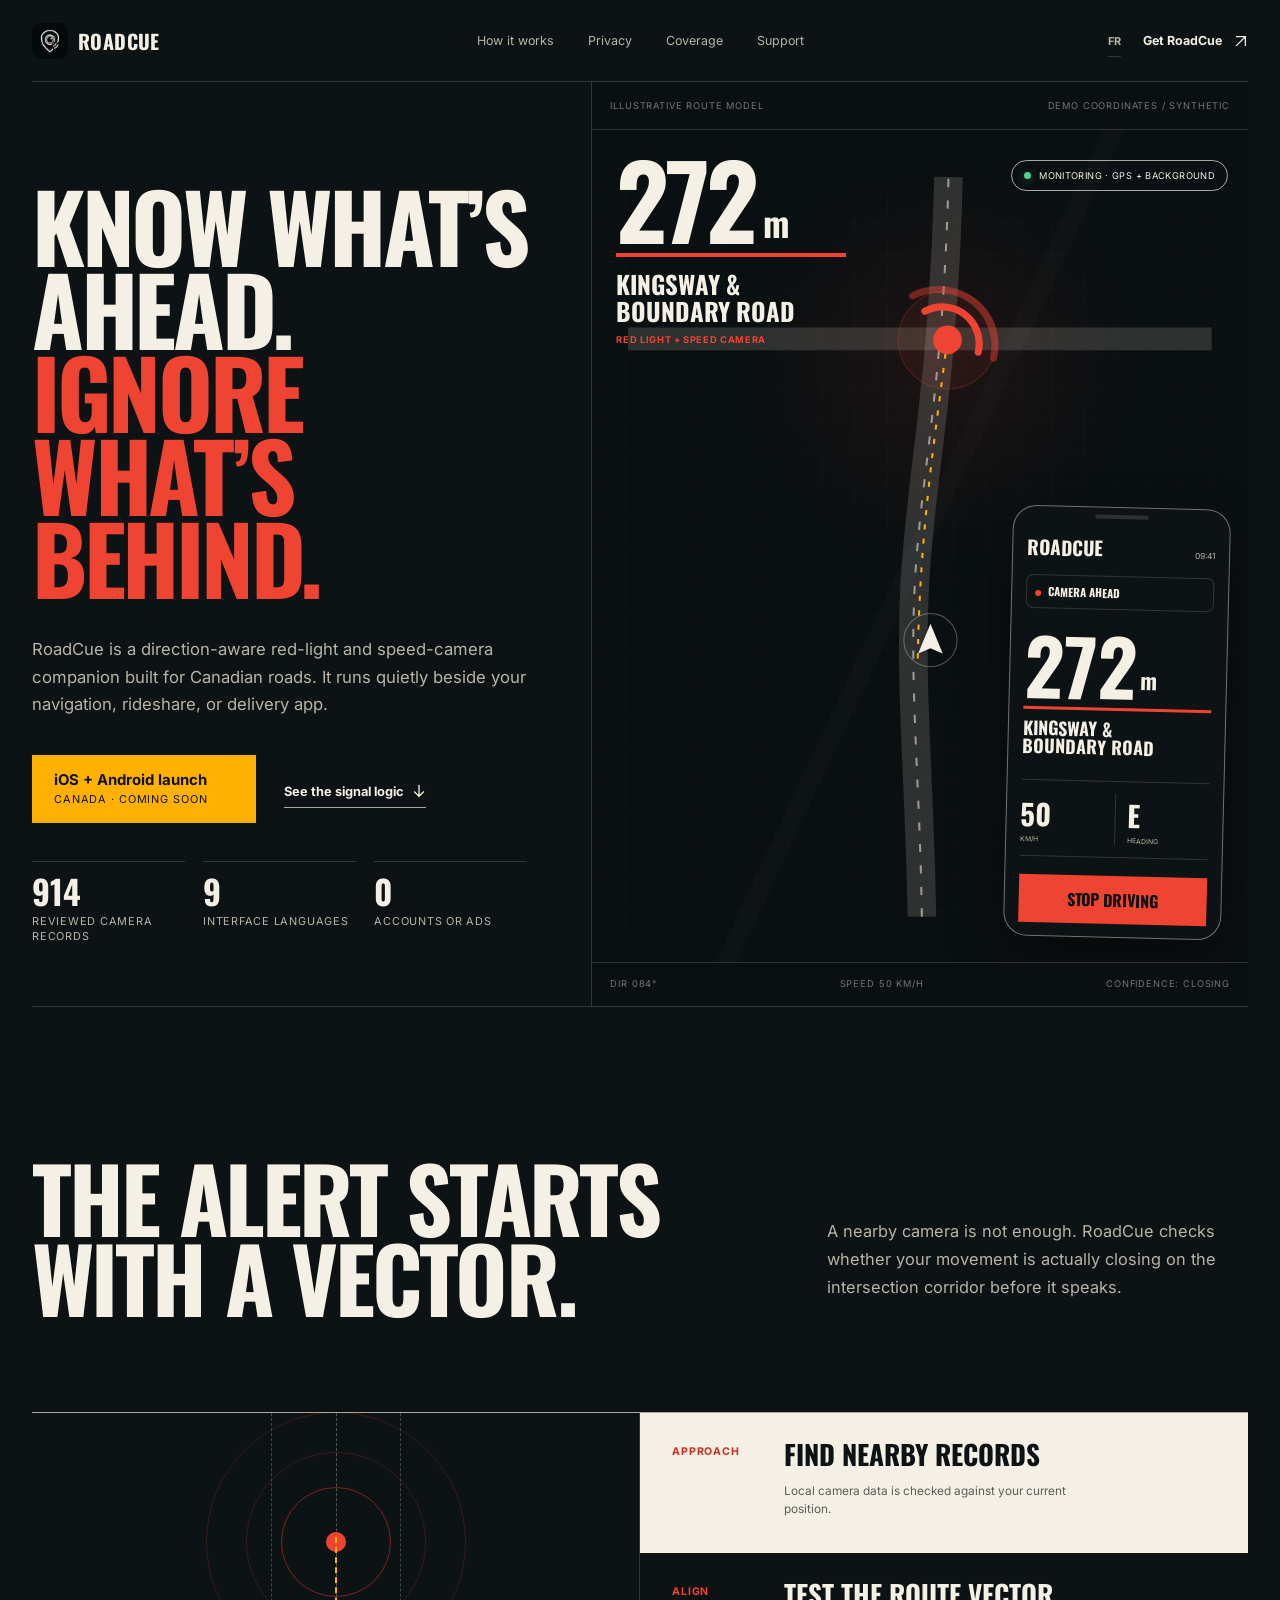
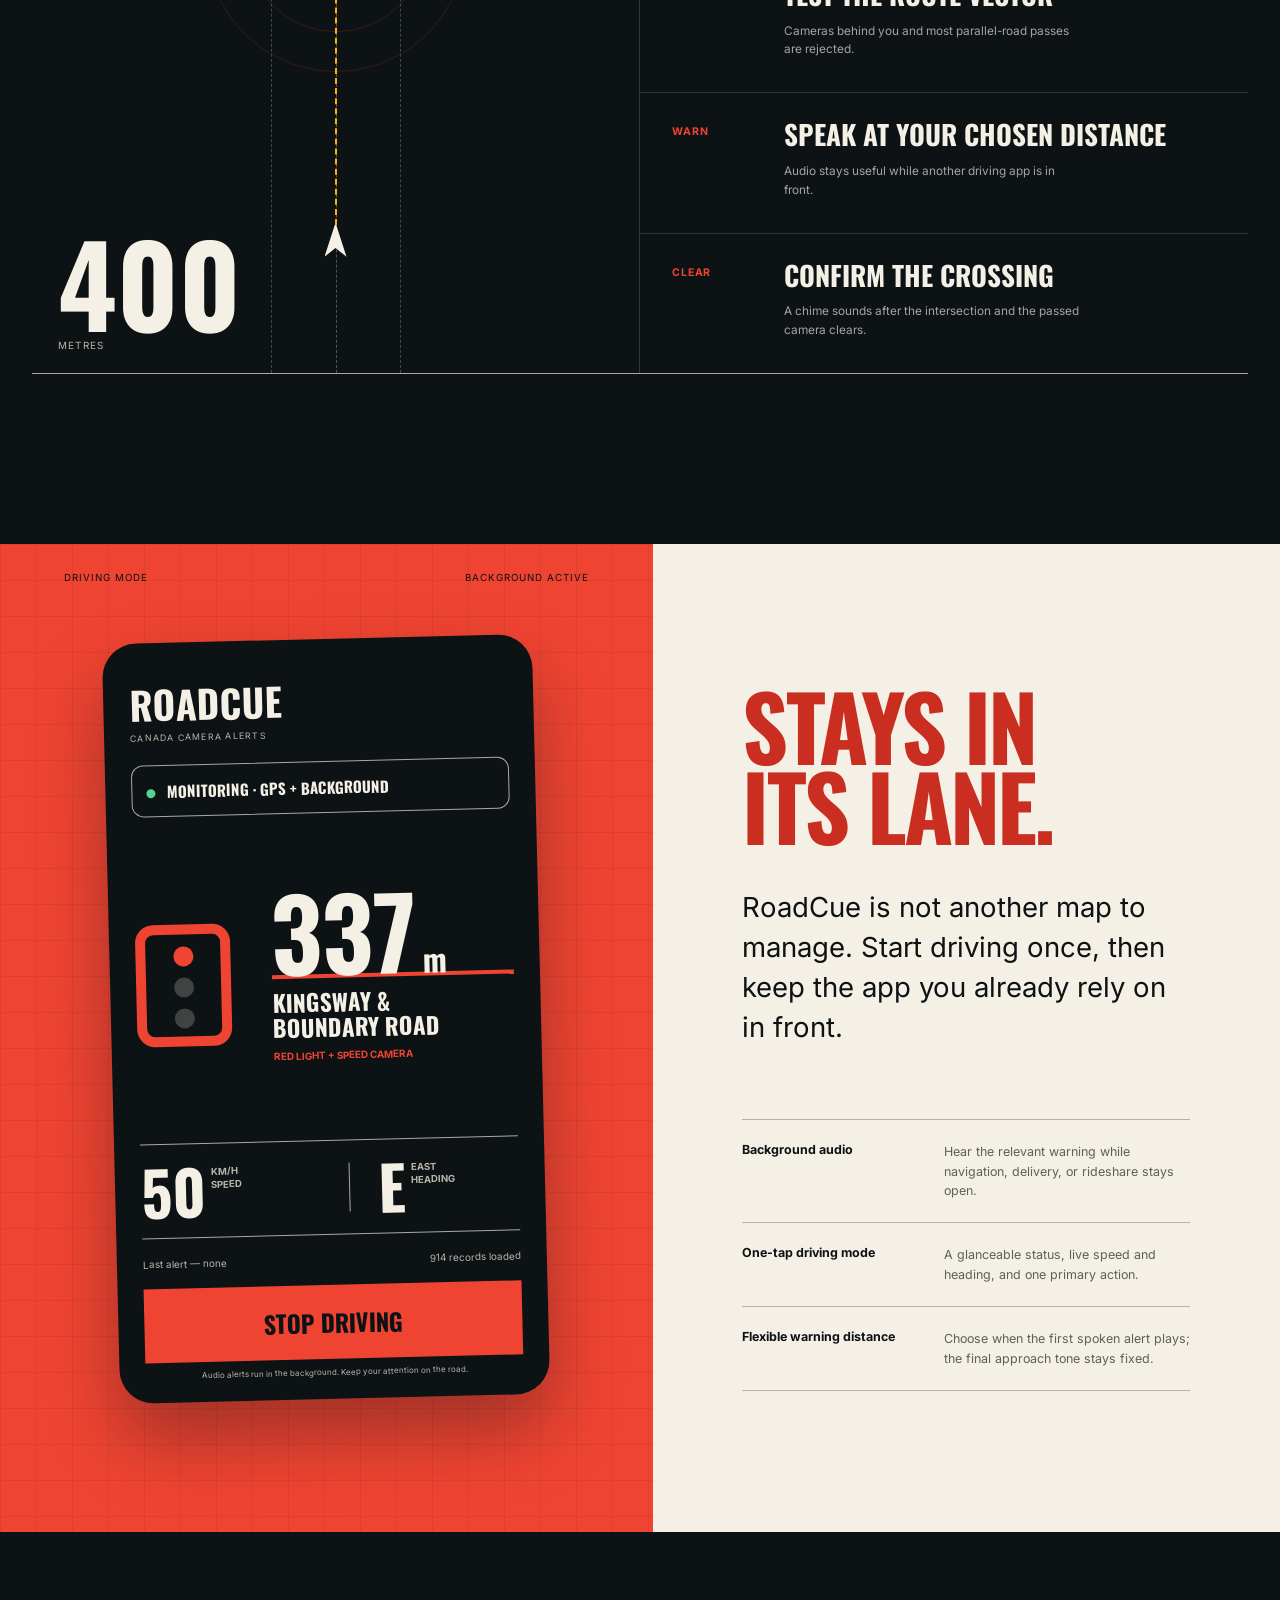
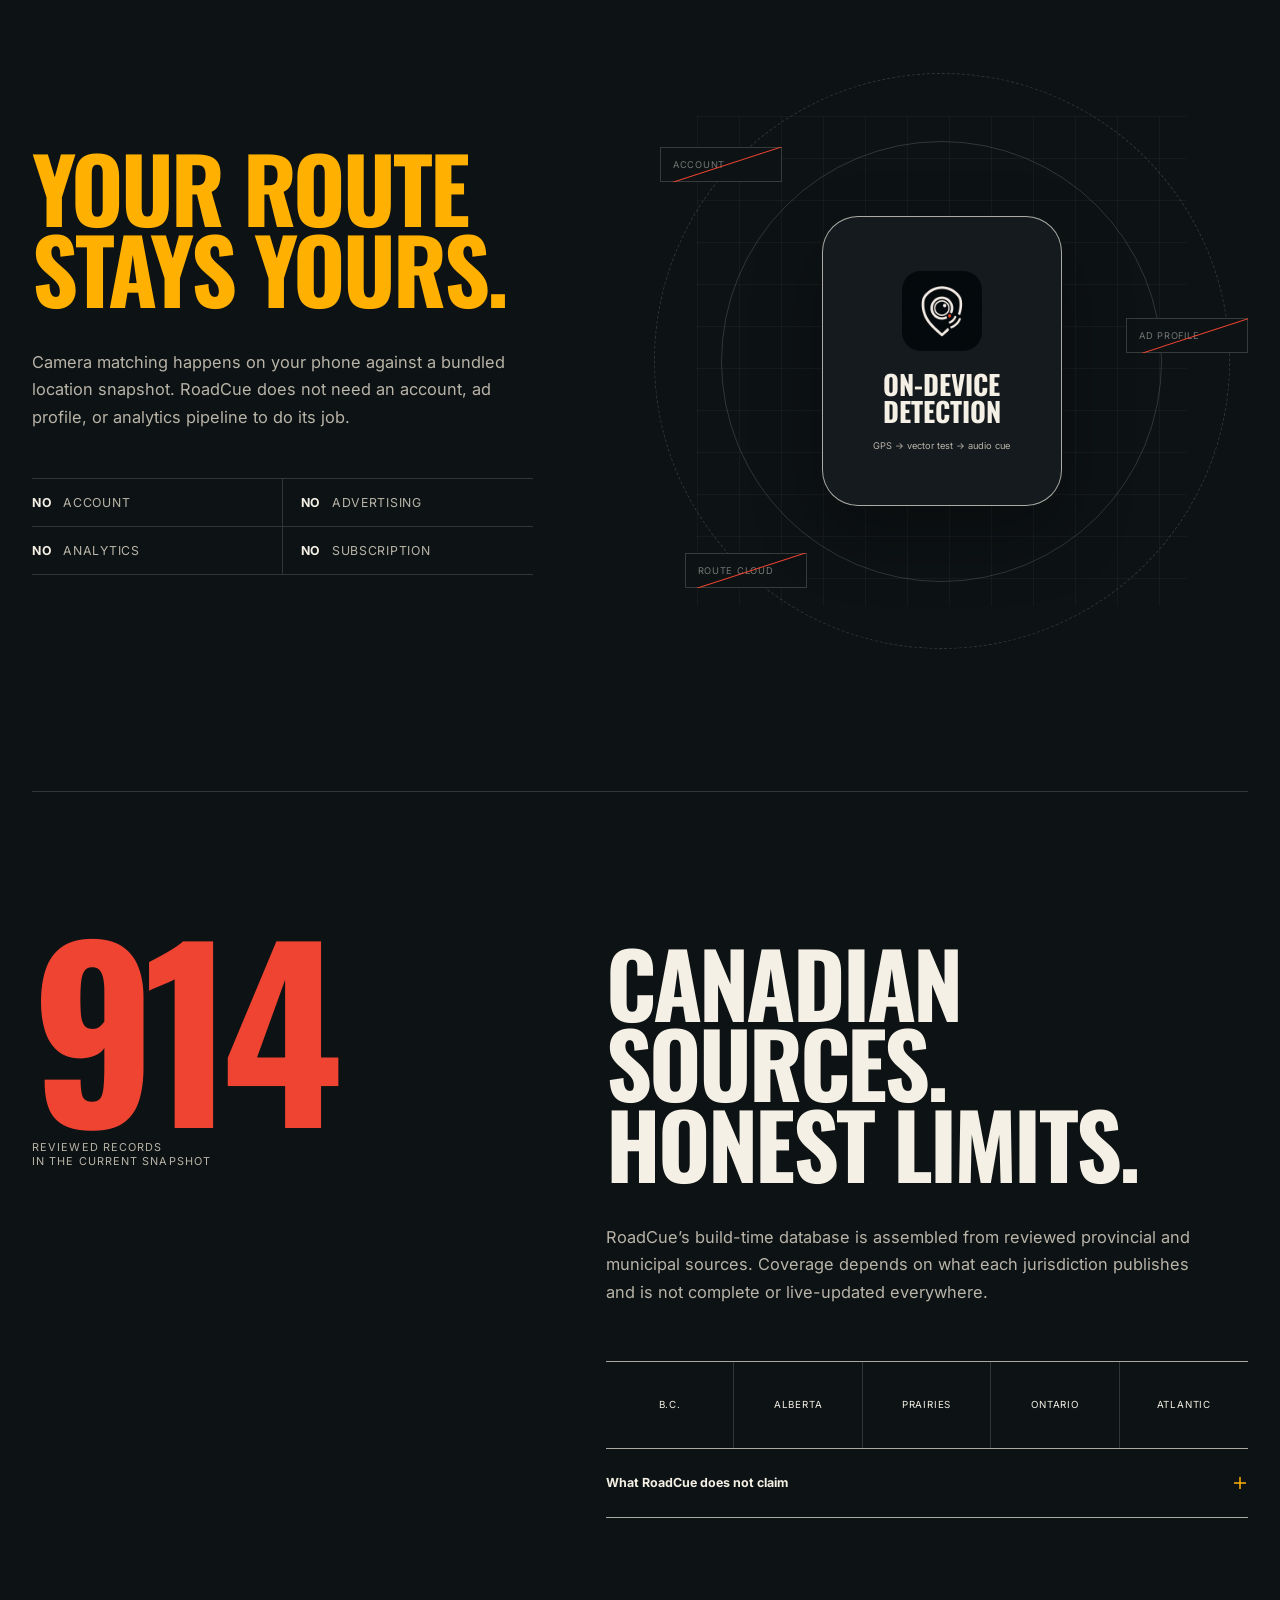
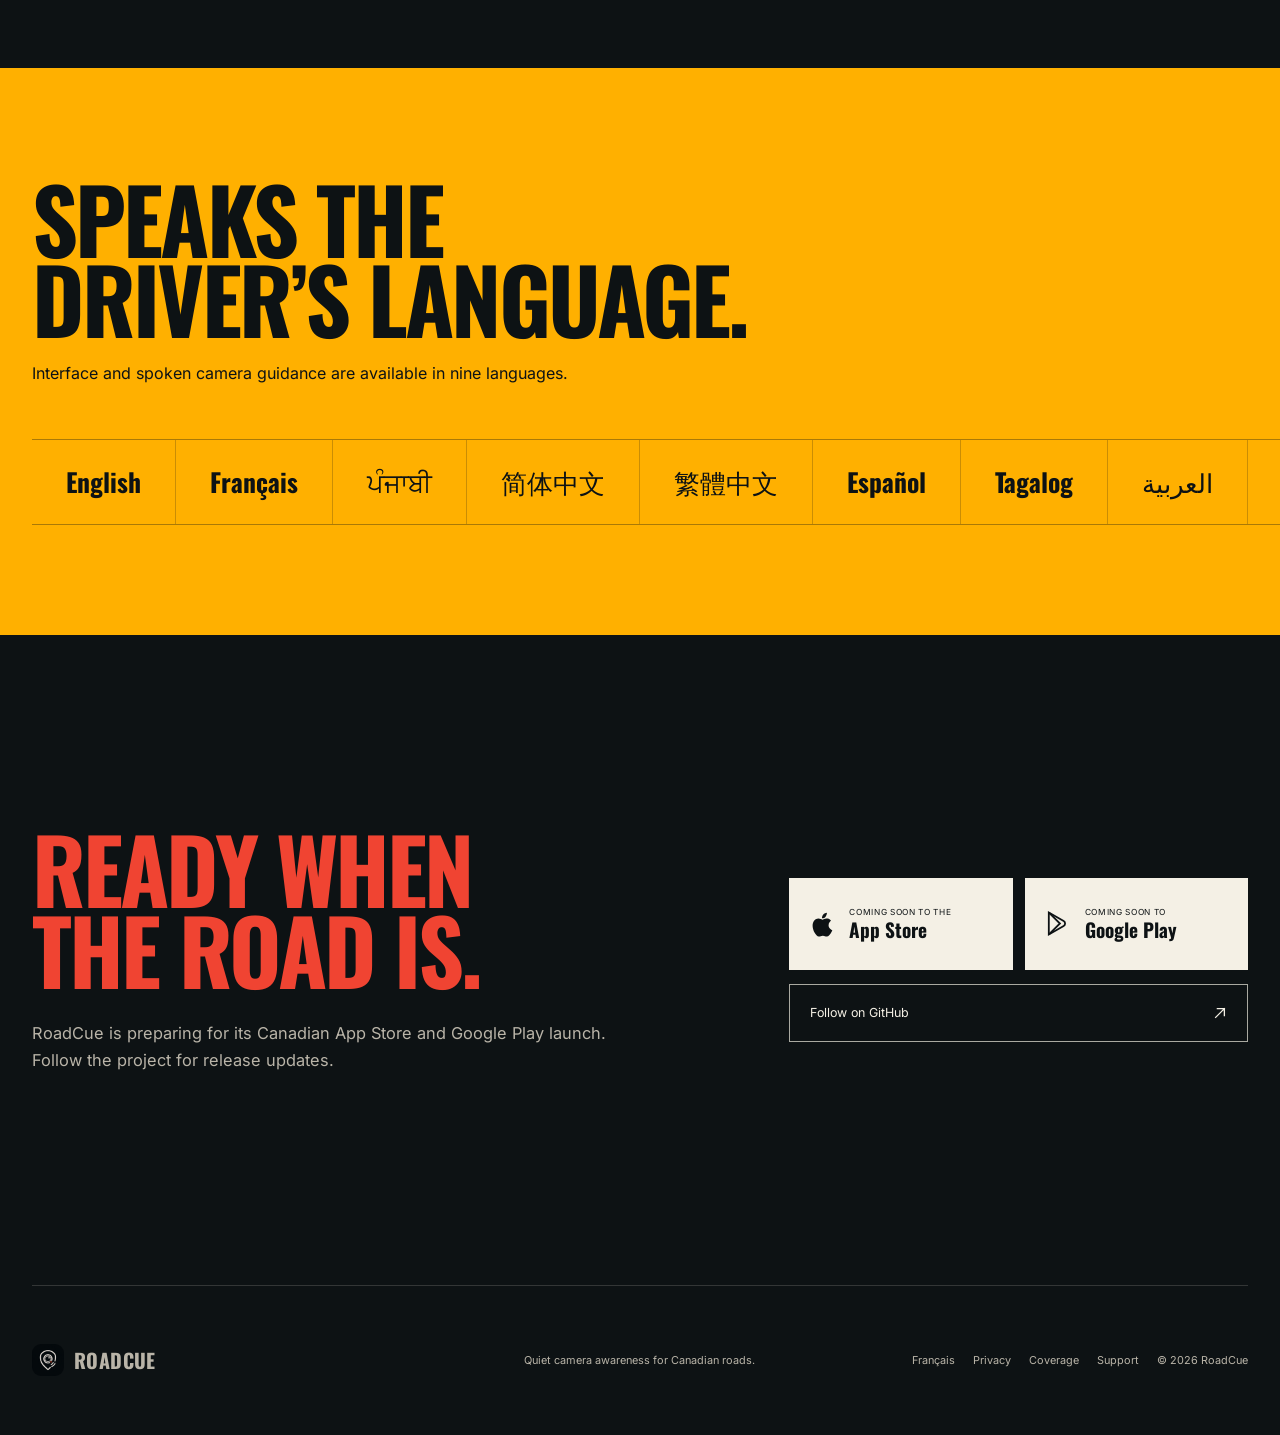
==== index.html @ c60243c9 "Add full Canadian French website" ====
<!doctype html>
<html lang="en-CA">
  <head>
    <meta charset="UTF-8" />
    <meta name="viewport" content="width=device-width, initial-scale=1, viewport-fit=cover" />
    <title>RoadCue — Direction-aware camera alerts for Canada</title>
    <meta
      name="description"
      content="RoadCue gives quiet, direction-aware red-light and speed-camera warnings across Canada, on-device and alongside the driving apps you already use."
    />
    <meta name="theme-color" content="#0d1214" />
    <meta name="color-scheme" content="dark" />
    <meta name="robots" content="index,follow,max-image-preview:large" />
    <link rel="canonical" href="https://www.roadcue.ca/" />
    <link rel="alternate" hreflang="en-CA" href="https://www.roadcue.ca/" />
    <link rel="alternate" hreflang="fr-CA" href="https://www.roadcue.ca/fr/" />
    <link rel="alternate" hreflang="x-default" href="https://www.roadcue.ca/" />
    <link rel="icon" href="assets/roadcue-icon-192.png" sizes="192x192" />
    <link rel="apple-touch-icon" href="assets/roadcue-icon-192.png" />
    <link rel="manifest" href="site.webmanifest" />
    <link rel="preload" href="assets/oswald-700.ttf" as="font" type="font/ttf" crossorigin />
    <link rel="preload" href="assets/inter-regular.ttf" as="font" type="font/ttf" crossorigin />
    <link rel="stylesheet" href="styles.css" />

    <meta property="og:type" content="website" />
    <meta property="og:locale" content="en_CA" />
    <meta property="og:locale:alternate" content="fr_CA" />
    <meta property="og:site_name" content="RoadCue" />
    <meta property="og:title" content="RoadCue — Know what’s ahead. Ignore what’s behind." />
    <meta
      property="og:description"
      content="A privacy-friendly camera-warning companion built for Canadian roads."
    />
    <meta property="og:url" content="https://www.roadcue.ca/" />
    <meta property="og:image" content="https://www.roadcue.ca/assets/og-roadcue.png" />
    <meta property="og:image:width" content="1200" />
    <meta property="og:image:height" content="630" />
    <meta property="og:image:alt" content="RoadCue direction-aware camera alert interface" />
    <meta name="twitter:card" content="summary_large_image" />
    <meta name="twitter:title" content="RoadCue — Direction-aware camera alerts" />
    <meta
      name="twitter:description"
      content="Quiet camera awareness for Canadian roads, processed on your device."
    />
    <meta name="twitter:image" content="https://www.roadcue.ca/assets/og-roadcue.png" />

    <script type="application/ld+json">
      {
        "@context": "https://schema.org",
        "@type": "SoftwareApplication",
        "name": "RoadCue",
        "alternateName": "RoadCue Canada: Camera Alerts",
        "applicationCategory": "NavigationApplication",
        "operatingSystem": "iOS, Android",
        "inLanguage": "en-CA",
        "description": "A direction-aware red-light and speed-camera warning companion for Canadian drivers.",
        "url": "https://www.roadcue.ca/",
        "image": "https://www.roadcue.ca/assets/roadcue-icon-512.png",
        "featureList": [
          "Direction-aware camera alerts",
          "Background audio warnings",
          "On-device detection",
          "No account, advertising, or analytics",
          "Nine interface languages"
        ]
      }
    </script>
  </head>
  <body>
    <!--
      THESIS: Direction is the product. The page makes the approach corridor tangible instead of using a generic app hero.
      OWN-WORLD: Matte charcoal instrument field, bone lettering, engineered rules, signal red, and one amber active state.
      STORY: See the route test, understand the on-device system, verify coverage limits, then follow the launch.
      FIRST VIEWPORT: A monumental claim and launch action sit beside a live 400 m approach instrument with the product UI nested inside it.
      FORM: Approach corridor, sixth grounded structure; surface seed 354bf5ec.
      FINISH: unreviewed and undocumented is unfinished; this build ends with the finish review, the verdict, and DESIGN.md
    -->
    <a class="skip-link" href="#main">Skip to main content</a>

    <header class="site-header" data-header>
      <a class="brand" href="#top" aria-label="RoadCue home">
        <img src="assets/roadcue-icon-192.png" width="36" height="36" alt="" />
        <span>ROADCUE</span>
      </a>
      <nav class="nav-links" aria-label="Primary navigation">
        <a href="#how-it-works">How it works</a>
        <a href="#privacy">Privacy</a>
        <a href="#coverage">Coverage</a>
        <a href="support/">Support</a>
      </nav>
      <div class="header-actions">
        <a class="locale-link" href="fr/" lang="fr-CA" hreflang="fr-CA">FR</a>
        <a class="header-cta" href="#launch"><span>Get RoadCue</span> <svg class="arrow-icon" viewBox="0 0 16 16" aria-hidden="true"><path d="M3 3h10v10M13 3 3 13" /></svg></a>
      </div>
    </header>

    <main id="main">
      <section class="hero" id="top" aria-labelledby="hero-title">
        <div class="hero-copy">
          <h1 id="hero-title">KNOW WHAT’S AHEAD.<br /><span>IGNORE WHAT’S BEHIND.</span></h1>
          <p class="hero-intro">
            RoadCue is a direction-aware red-light and speed-camera companion built for Canadian roads. It runs quietly beside your navigation, rideshare, or delivery app.
          </p>
          <div class="hero-actions">
            <a class="button button-primary" href="#launch">
              <span>iOS + Android launch</span>
              <small>Canada · coming soon</small>
            </a>
            <a class="text-link" href="#how-it-works">See the signal logic <svg class="arrow-icon" viewBox="0 0 16 16" aria-hidden="true"><path d="M8 2v12M3 9l5 5 5-5" /></svg></a>
          </div>
          <dl class="hero-facts" aria-label="RoadCue highlights">
            <div><dt>914</dt><dd>reviewed camera records</dd></div>
            <div><dt>9</dt><dd>interface languages</dd></div>
            <div><dt>0</dt><dd>accounts or ads</dd></div>
          </dl>
        </div>

        <div class="approach-rig" aria-label="Illustration of RoadCue evaluating an approaching camera">
          <div class="rig-chrome" aria-hidden="true">
            <span>ILLUSTRATIVE ROUTE MODEL</span>
            <span>DEMO COORDINATES / SYNTHETIC</span>
          </div>
          <div class="route-field" data-route-field>
            <svg class="route-map" viewBox="0 0 640 760" role="img" aria-label="A route approaching an intersection camera">
              <defs>
                <pattern id="minor-grid" width="32" height="32" patternUnits="userSpaceOnUse">
                  <path d="M 32 0 L 0 0 0 32" fill="none" stroke="currentColor" stroke-width="0.6" />
                </pattern>
              </defs>
              <rect width="640" height="760" fill="url(#minor-grid)" class="map-grid" />
              <path class="road-secondary" d="M35 178 H605" />
              <path class="road-main" d="M322 742 C320 610 310 520 315 420 C320 314 343 229 348 20" />
              <path class="route-active" d="M322 742 C320 610 310 520 315 420 C320 314 343 229 348 20" />
              <path class="projection" d="M318 490 C320 364 335 273 346 185" />
              <g class="camera-node" transform="translate(347 179)">
                <circle r="48" class="camera-range" />
                <circle r="14" class="camera-core" />
                <path d="M-22,-28 A36,36 0 0 1 30,12" class="camera-arc" />
                <path d="M-34,-43 A55,55 0 0 1 45,18" class="camera-arc camera-arc-outer" />
              </g>
              <g class="vehicle-marker" data-vehicle-marker transform="translate(322 610)">
                <path d="M0 -16 L12 13 L0 8 L-12 13 Z" />
                <circle r="26" />
              </g>
            </svg>

            <div class="distance-readout" aria-live="off">
              <span class="distance-value" data-distance>337</span><span class="distance-unit">m</span>
              <span class="distance-rule"></span>
              <strong>KINGSWAY &amp;<br />BOUNDARY ROAD</strong>
              <small>RED LIGHT + SPEED CAMERA</small>
            </div>

            <div class="status-chip"><span></span> Monitoring · GPS + background</div>

            <div class="phone-readout" aria-hidden="true">
              <div class="phone-top"><span>ROADCUE</span><small>09:41</small></div>
              <div class="phone-status"><i></i> CAMERA AHEAD</div>
              <div class="phone-distance"><strong data-phone-distance>337</strong><span>m</span></div>
              <div class="phone-location">KINGSWAY &amp;<br />BOUNDARY ROAD</div>
              <div class="phone-metrics"><span>50<small> km/h</small></span><span>E<small> heading</small></span></div>
              <div class="phone-action">STOP DRIVING</div>
            </div>
          </div>
          <div class="rig-footer" aria-hidden="true">
            <span>DIR 084°</span><span>SPEED 50 KM/H</span><span>CONFIDENCE: CLOSING</span>
          </div>
        </div>
      </section>

      <section class="mechanism" id="how-it-works" aria-labelledby="mechanism-title">
        <div class="section-heading">
          <h2 id="mechanism-title">THE ALERT STARTS<br />WITH A VECTOR.</h2>
          <p>
            A nearby camera is not enough. RoadCue checks whether your movement is actually closing on the intersection corridor before it speaks.
          </p>
        </div>

        <div class="vector-console" data-vector-console>
          <div class="console-visual" aria-hidden="true">
            <div class="console-track">
              <span class="track-road"></span>
              <span class="track-camera"><i></i></span>
              <span class="track-car" data-track-car></span>
              <span class="track-sweep" data-track-sweep></span>
            </div>
            <div class="console-distance"><strong data-console-distance>400</strong><span>metres</span></div>
          </div>
          <div class="console-steps" role="group" aria-label="Route evaluation stages">
            <button class="console-step is-active" type="button" data-step="0" aria-pressed="true">
              <span>Approach</span><strong>Find nearby records</strong><small>Local camera data is checked against your current position.</small>
            </button>
            <button class="console-step" type="button" data-step="1" aria-pressed="false">
              <span>Align</span><strong>Test the route vector</strong><small>Cameras behind you and most parallel-road passes are rejected.</small>
            </button>
            <button class="console-step" type="button" data-step="2" aria-pressed="false">
              <span>Warn</span><strong>Speak at your chosen distance</strong><small>Audio stays useful while another driving app is in front.</small>
            </button>
            <button class="console-step" type="button" data-step="3" aria-pressed="false">
              <span>Clear</span><strong>Confirm the crossing</strong><small>A chime sounds after the intersection and the passed camera clears.</small>
            </button>
          </div>
        </div>
      </section>

      <section class="companion" aria-labelledby="companion-title">
        <div class="app-stage">
          <div class="app-stage-label"><span>DRIVING MODE</span><span>BACKGROUND ACTIVE</span></div>
          <div class="app-screen">
            <div class="app-screen-head"><strong>ROADCUE</strong><span>CANADA CAMERA ALERTS</span></div>
            <div class="app-monitor"><i></i> MONITORING · GPS + BACKGROUND</div>
            <div class="app-hazard">
              <span class="hazard-icon" aria-hidden="true"><b></b><i></i><em></em></span>
              <div><strong>337<small>m</small></strong><b>KINGSWAY &amp;<br />BOUNDARY ROAD</b><span>RED LIGHT + SPEED CAMERA</span></div>
            </div>
            <div class="app-rule"></div>
            <div class="app-speed"><strong>50<small> km/h<br />speed</small></strong><strong>E<small> east<br />heading</small></strong></div>
            <div class="app-rule"></div>
            <div class="app-meta"><span>Last alert — none</span><span>914 records loaded</span></div>
            <div class="app-stop">STOP DRIVING</div>
            <small class="app-safety">Audio alerts run in the background. Keep your attention on the road.</small>
          </div>
        </div>

        <div class="companion-copy">
          <h2 id="companion-title">STAYS IN ITS LANE.</h2>
          <p class="large-copy">
            RoadCue is not another map to manage. Start driving once, then keep the app you already rely on in front.
          </p>
          <ul class="feature-lines">
            <li><span>Background audio</span><p>Hear the relevant warning while navigation, delivery, or rideshare stays open.</p></li>
            <li><span>One-tap driving mode</span><p>A glanceable status, live speed and heading, and one primary action.</p></li>
            <li><span>Flexible warning distance</span><p>Choose when the first spoken alert plays; the final approach tone stays fixed.</p></li>
          </ul>
        </div>
      </section>

      <section class="privacy" id="privacy" aria-labelledby="privacy-title">
        <div class="privacy-copy">
          <h2 id="privacy-title">YOUR ROUTE<br />STAYS YOURS.</h2>
          <p>
            Camera matching happens on your phone against a bundled location snapshot. RoadCue does not need an account, ad profile, or analytics pipeline to do its job.
          </p>
          <div class="zero-list" aria-label="RoadCue privacy commitments">
            <span><strong>NO</strong> account</span>
            <span><strong>NO</strong> advertising</span>
            <span><strong>NO</strong> analytics</span>
            <span><strong>NO</strong> subscription</span>
          </div>
        </div>

        <div class="privacy-diagram" aria-label="Diagram showing route detection contained on the phone">
          <div class="device-core">
            <img src="assets/roadcue-icon-192.png" width="80" height="80" alt="RoadCue icon" />
            <strong>ON-DEVICE<br />DETECTION</strong>
            <small>GPS → vector test → audio cue</small>
          </div>
          <div class="blocked-node node-account"><span>ACCOUNT</span><i></i></div>
          <div class="blocked-node node-ads"><span>AD PROFILE</span><i></i></div>
          <div class="blocked-node node-cloud"><span>ROUTE CLOUD</span><i></i></div>
          <div class="orbit orbit-one"></div><div class="orbit orbit-two"></div>
        </div>
      </section>

      <section class="coverage" id="coverage" aria-labelledby="coverage-title">
        <div class="coverage-number"><strong>914</strong><span>reviewed records<br />in the current snapshot</span></div>
        <div class="coverage-copy">
          <h2 id="coverage-title">CANADIAN SOURCES.<br />HONEST LIMITS.</h2>
          <p>
            RoadCue’s build-time database is assembled from reviewed provincial and municipal sources. Coverage depends on what each jurisdiction publishes and is not complete or live-updated everywhere.
          </p>
          <div class="province-track" aria-label="Camera types and regional source coverage">
            <span>B.C.</span><span>ALBERTA</span><span>PRAIRIES</span><span>ONTARIO</span><span>ATLANTIC</span>
          </div>
          <details>
            <summary>What RoadCue does not claim <svg class="summary-icon" viewBox="0 0 16 16" aria-hidden="true"><path d="M2 8h12" /><path d="M8 2v12" /></svg></summary>
            <p>
              RoadCue does not detect radar signals, police activity, mobile photo-radar units, or guarantee that every fixed camera is listed. It is not a government app. Always follow posted signs and traffic laws.
            </p>
          </details>
        </div>
      </section>

      <section class="languages" aria-labelledby="languages-title">
        <h2 id="languages-title">SPEAKS THE DRIVER’S LANGUAGE.</h2>
        <p>Interface and spoken camera guidance are available in nine languages.</p>
        <div class="language-marquee" aria-label="Supported languages">
          <span>English</span><span>Français</span><span>ਪੰਜਾਬੀ</span><span>简体中文</span><span>繁體中文</span><span>Español</span><span>Tagalog</span><span>العربية</span><span>हिन्दी</span>
        </div>
      </section>

      <section class="launch" id="launch" aria-labelledby="launch-title">
        <div>
          <h2 id="launch-title">READY WHEN<br />THE ROAD IS.</h2>
          <p>RoadCue is preparing for its Canadian App Store and Google Play launch. Follow the project for release updates.</p>
        </div>
        <div class="launch-actions">
          <div class="launch-platforms" aria-label="RoadCue mobile platforms">
            <span class="launch-pending" aria-label="App Store release coming soon">
              <svg viewBox="0 0 24 24" aria-hidden="true"><path d="M16.7 13.3c0-2.2 1.8-3.3 1.9-3.4-1-1.5-2.7-1.7-3.3-1.7-1.4-.1-2.7.8-3.4.8-.7 0-1.8-.8-3-.8-1.5 0-3 .9-3.8 2.3-1.6 2.8-.4 7 1.2 9.3.8 1.1 1.7 2.4 2.9 2.3 1.2 0 1.6-.7 3.1-.7 1.4 0 1.8.7 3.1.7 1.3 0 2.1-1.1 2.9-2.3.9-1.3 1.3-2.6 1.3-2.7-.1 0-2.9-1.1-2.9-3.8ZM14.4 6.7c.6-.8 1.1-1.9 1-3-.9 0-2.1.6-2.8 1.4-.6.7-1.1 1.8-1 2.9 1 .1 2.1-.5 2.8-1.3Z" /></svg>
              <span><small>COMING SOON TO THE</small>App Store</span>
            </span>
            <span class="launch-pending" aria-label="Google Play release coming soon">
              <svg class="play-icon" viewBox="0 0 24 24" aria-hidden="true"><path d="M4.5 3.5 16 10.1a2.2 2.2 0 0 1 0 3.8L4.5 20.5V3.5Z" /><path d="m4.8 3.8 8.3 8.2-8.3 8.2" /></svg>
              <span><small>COMING SOON TO</small>Google Play</span>
            </span>
          </div>
          <a class="github-link" href="https://github.com/mightyjuke/driver-companion-public">Follow on GitHub <svg class="arrow-icon" viewBox="0 0 16 16" aria-hidden="true"><path d="M3 13 13 3M5 3h8v8" /></svg></a>
        </div>
      </section>
    </main>

    <footer class="site-footer">
      <a class="brand" href="#top"><img src="assets/roadcue-icon-192.png" width="32" height="32" alt="" /><span>ROADCUE</span></a>
      <p>Quiet camera awareness for Canadian roads.</p>
      <div><a href="fr/" lang="fr-CA" hreflang="fr-CA">Français</a><a href="#privacy">Privacy</a><a href="#coverage">Coverage</a><a href="support/">Support</a><span>© <span data-year></span> RoadCue</span></div>
    </footer>

    <script src="script.js" defer></script>
  </body>
</html>
---- styles.css ----
@font-face {
  font-family: "Oswald";
  src: url("assets/oswald-700.ttf") format("truetype");
  font-weight: 700;
  font-style: normal;
  font-display: swap;
}

@font-face {
  font-family: "Inter";
  src: url("assets/inter-regular.ttf") format("truetype");
  font-weight: 400;
  font-style: normal;
  font-display: swap;
}

@font-face {
  font-family: "Inter";
  src: url("assets/inter-700.ttf") format("truetype");
  font-weight: 700;
  font-style: normal;
  font-display: swap;
}

:root {
  --canvas: #0d1214;
  --canvas-raised: #141a1d;
  --bone: #f4f0e5;
  --bone-muted: #b9b4a8;
  --line: rgba(244, 240, 229, 0.68);
  --line-muted: rgba(244, 240, 229, 0.16);
  --red: #f04432;
  --red-dark: #c92e21;
  --amber: #ffb000;
  --green: #53d391;
  --display: "Oswald", "Arial Narrow", sans-serif;
  --body: "Inter", sans-serif;
  --page: min(1440px, calc(100vw - 64px));
}

* { box-sizing: border-box; }
html { scroll-behavior: smooth; background: var(--canvas); scrollbar-color: rgba(244, 240, 229, .42) var(--canvas); scrollbar-width: thin; -webkit-text-size-adjust: 100%; text-size-adjust: 100%; }
body { margin: 0; color: var(--bone); background: var(--canvas); font-family: var(--body); overflow-x: clip; }
body::selection { background: var(--amber); color: var(--canvas); }
::-webkit-scrollbar { width: 10px; height: 10px; }
::-webkit-scrollbar-track { background: var(--canvas); }
::-webkit-scrollbar-thumb { background: rgba(244, 240, 229, .36); border: 3px solid var(--canvas); border-radius: 10px; }
::-webkit-scrollbar-thumb:hover { background: rgba(244, 240, 229, .56); }
a { color: inherit; text-underline-offset: 0.24em; }
button, a { -webkit-tap-highlight-color: transparent; }
button, input { font: inherit; }
img { max-width: 100%; display: block; }

.skip-link { position: fixed; left: 1rem; top: 1rem; z-index: 100; padding: .75rem 1rem; background: var(--bone); color: var(--canvas); transform: translateY(-180%); }
.skip-link:focus { transform: translateY(0); }
:focus-visible { outline: 3px solid var(--amber); outline-offset: 4px; }

.site-header { width: var(--page); min-height: 82px; margin: 0 auto; display: grid; grid-template-columns: 1fr auto 1fr; align-items: center; border-bottom: 1px solid var(--line-muted); position: relative; z-index: 20; }
.brand { display: inline-flex; align-items: center; gap: 10px; width: max-content; text-decoration: none; font-family: var(--display); font-size: 1.25rem; letter-spacing: .02em; }
.brand img { border-radius: 9px; }
.nav-links { display: flex; gap: 34px; font-size: .78rem; }
.nav-links a, .site-footer a { color: var(--bone-muted); text-decoration: none; transition: color 180ms ease-out; }
.nav-links a:hover, .site-footer a:hover { color: var(--bone); }
.header-cta { justify-self: end; text-decoration: none; font-size: .78rem; font-weight: 700; display: flex; gap: 12px; align-items: center; }
.header-actions { justify-self: end; display: flex; align-items: center; gap: 22px; }
.header-actions .header-cta { justify-self: auto; }
.locale-link { padding: 10px 0 8px; color: var(--bone-muted); border-bottom: 1px solid var(--line-muted); font-size: .68rem; font-weight: 700; text-decoration: none; transition: color 180ms ease-out, border-color 180ms ease-out; }
.locale-link:hover { color: var(--bone); border-color: var(--line); }
.arrow-icon { width: 14px; height: 14px; flex: 0 0 auto; fill: none; stroke: currentColor; stroke-width: 1.5; stroke-linecap: square; stroke-linejoin: miter; }

.hero { width: var(--page); min-height: calc(100svh - 82px); margin: 0 auto; display: grid; grid-template-columns: minmax(0, .92fr) minmax(560px, 1.08fr); align-items: stretch; border-bottom: 1px solid var(--line-muted); }
.hero-copy { padding: clamp(74px, 8vw, 132px) clamp(32px, 5vw, 88px) 62px 0; display: flex; flex-direction: column; }
h1, h2 { font-family: var(--display); margin: 0; font-weight: 700; text-wrap: balance; }
h1 { max-width: 740px; font-size: clamp(4.5rem, 7.35vw, 8.2rem); line-height: .88; letter-spacing: -.035em; }
h1 span { color: var(--red); }
.hero-intro { max-width: 590px; margin: 38px 0 0; color: var(--bone-muted); font-size: clamp(1rem, 1.3vw, 1.18rem); line-height: 1.65; }
.hero-actions { display: flex; align-items: center; gap: 28px; margin-top: 36px; }
.button { display: inline-flex; min-height: 68px; padding: 0 22px; align-items: center; justify-content: center; text-decoration: none; }
.button-primary { background: var(--amber); color: var(--canvas); min-width: 224px; flex-direction: column; align-items: flex-start; transition: background 180ms ease-out, transform 180ms ease-out; }
.button-primary:hover { background: #ffc33b; transform: translateY(-2px); }
.button-primary span { font-weight: 700; font-size: .93rem; }
.button-primary small { margin-top: 3px; font-size: .68rem; text-transform: uppercase; letter-spacing: .08em; }
.text-link { font-size: .8rem; font-weight: 700; text-decoration: none; border-bottom: 1px solid var(--line); padding: 14px 0 8px; display: inline-flex; align-items: center; gap: 8px; }
.hero-facts { margin: auto 0 0; padding: 38px 0 0; display: grid; grid-template-columns: repeat(3, 1fr); gap: 18px; }
.hero-facts div { border-top: 1px solid var(--line-muted); padding-top: 13px; }
.hero-facts dt { font-family: var(--display); font-size: 2.1rem; line-height: 1; }
.hero-facts dd { margin: 6px 0 0; color: var(--bone-muted); font-size: .68rem; line-height: 1.35; text-transform: uppercase; letter-spacing: .07em; }

@media (min-width: 821px) {
  .locale-fr .hero-copy { padding-top: clamp(54px, 5vw, 78px); padding-bottom: 40px; }
  .locale-fr .hero h1 { font-size: clamp(4rem, 5.2vw, 5.8rem); line-height: .86; }
  .locale-fr .hero-intro { margin-top: 24px; font-size: 1rem; line-height: 1.55; }
  .locale-fr .hero-actions { margin-top: 24px; }
  .locale-fr .hero-facts { padding-top: 24px; }
}

.approach-rig { min-height: 760px; border-left: 1px solid var(--line-muted); display: grid; grid-template-rows: 48px 1fr 44px; position: relative; overflow: hidden; background: #0a0f11; }
.rig-chrome, .rig-footer { display: flex; align-items: center; justify-content: space-between; padding: 0 18px; color: rgba(244,240,229,.46); font-family: var(--body); font-size: .58rem; line-height: 1; letter-spacing: .09em; border-bottom: 1px solid var(--line-muted); }
.rig-footer { border-bottom: 0; border-top: 1px solid var(--line-muted); }
.route-field { position: relative; min-height: 650px; overflow: hidden; isolation: isolate; }
.route-field::before { content: ""; position: absolute; inset: 0; background: radial-gradient(circle at 53% 28%, rgba(240,68,50,.08), transparent 28%), linear-gradient(115deg, transparent 0 49%, rgba(255,255,255,.015) 49% 51%, transparent 51%); z-index: -1; }
.route-map { position: absolute; inset: 0; width: 100%; height: 100%; color: rgba(244,240,229,.07); }
.map-grid { opacity: .7; }
.road-secondary, .road-main { fill: none; stroke: rgba(244,240,229,.15); stroke-width: 22; }
.road-main { stroke-width: 28; }
.route-active { fill: none; stroke: rgba(244,240,229,.55); stroke-width: 2; stroke-dasharray: 8 13; }
.projection { fill: none; stroke: var(--amber); stroke-width: 2; stroke-dasharray: 5 9; animation: route-dash 1.4s linear infinite; }
.camera-range { fill: rgba(240,68,50,.07); stroke: rgba(240,68,50,.26); stroke-width: 1; animation: range-pulse 2.6s ease-out infinite; transform-origin: center; }
.camera-core { fill: var(--red); }
.camera-arc { fill: none; stroke: var(--red); stroke-width: 7; stroke-linecap: round; }
.camera-arc-outer { opacity: .42; }
.vehicle-marker path { fill: var(--bone); }
.vehicle-marker circle { fill: none; stroke: rgba(244,240,229,.32); stroke-width: 1; }
.distance-readout { position: absolute; left: 24px; top: 28px; width: 230px; display: grid; grid-template-columns: auto 1fr; align-items: end; }
.distance-value { font-family: var(--display); font-size: clamp(5.8rem, 8vw, 8.4rem); line-height: .8; letter-spacing: -.04em; font-variant-numeric: tabular-nums; }
.distance-unit { font-family: var(--display); font-size: 2.2rem; padding-left: 8px; line-height: 1; }
.distance-rule { grid-column: 1 / -1; height: 4px; background: var(--red); margin: 13px 0 14px; }
.distance-readout strong { grid-column: 1 / -1; font-family: var(--display); font-size: 1.55rem; line-height: 1.08; }
.distance-readout small { grid-column: 1 / -1; margin-top: 10px; color: var(--red); font-size: .58rem; font-weight: 700; letter-spacing: .07em; }
.status-chip { position: absolute; top: 30px; right: 20px; display: flex; gap: 8px; align-items: center; padding: 9px 12px; border: 1px solid var(--line); border-radius: 999px; font-size: .58rem; text-transform: uppercase; letter-spacing: .04em; }
.status-chip span { width: 7px; height: 7px; border-radius: 50%; background: var(--green); box-shadow: 0 2px 10px rgba(83,211,145,.38); }
.phone-readout { position: absolute; right: 22px; bottom: 24px; width: 218px; min-height: 394px; padding: 16px 14px 13px; background: var(--canvas); border: 1px solid rgba(244,240,229,.44); border-radius: 24px; box-shadow: 0 22px 54px rgba(0,0,0,.34); transform: rotate(1.4deg); }
.phone-readout::before { content: ""; position: absolute; left: 50%; top: 7px; width: 54px; height: 4px; border-radius: 4px; background: rgba(244,240,229,.14); transform: translateX(-50%); }
.phone-top { display: flex; justify-content: space-between; align-items: baseline; padding-top: 10px; }
.phone-top span { font-family: var(--display); font-size: 1.2rem; }
.phone-top small { color: var(--bone-muted); font-size: .52rem; }
.phone-status { margin-top: 13px; padding: 8px; border: 1px solid var(--line-muted); border-radius: 7px; font-family: var(--display); font-size: .7rem; }
.phone-status i { display: inline-block; width: 6px; height: 6px; background: var(--red); border-radius: 50%; margin-right: 4px; }
.phone-distance { display: flex; align-items: end; margin-top: 27px; }
.phone-distance strong { font-family: var(--display); font-size: 4.8rem; line-height: .75; font-variant-numeric: tabular-nums; }
.phone-distance span { font-family: var(--display); font-size: 1.4rem; margin-left: 4px; }
.phone-location { margin-top: 13px; padding-top: 9px; border-top: 3px solid var(--red); font-family: var(--display); font-size: 1.12rem; line-height: 1.04; }
.phone-metrics { display: grid; grid-template-columns: 1fr 1fr; margin-top: 24px; border-top: 1px solid var(--line-muted); border-bottom: 1px solid var(--line-muted); padding: 12px 0; }
.phone-metrics span { font-family: var(--display); font-size: 1.8rem; }
.phone-metrics span + span { border-left: 1px solid var(--line-muted); padding-left: 12px; }
.phone-metrics small { display: block; color: var(--bone-muted); font-family: var(--body); font-size: .42rem; text-transform: uppercase; }
.phone-action { margin-top: 18px; background: var(--red); color: var(--canvas); padding: 12px; text-align: center; font-family: var(--display); font-size: 1rem; }

.section-heading { display: grid; grid-template-columns: 1.05fr .65fr; gap: 9vw; align-items: end; }
.section-heading h2, .companion h2, .privacy h2, .coverage h2, .languages h2, .launch h2 { font-size: clamp(3.6rem, 7vw, 7.6rem); line-height: .9; letter-spacing: -.032em; }
.section-heading p, .privacy-copy > p, .coverage-copy > p, .launch p { color: var(--bone-muted); font-size: 1.02rem; line-height: 1.7; max-width: 590px; }
.mechanism { width: var(--page); margin: 0 auto; padding: 150px 0 170px; }
.vector-console { margin-top: 94px; border-top: 1px solid var(--line); border-bottom: 1px solid var(--line); display: grid; grid-template-columns: 1fr 1fr; }
.console-visual { min-height: 560px; position: relative; border-right: 1px solid var(--line-muted); overflow: hidden; }
.console-track { position: absolute; inset: 0; }
.track-road { position: absolute; left: 50%; top: 0; bottom: 0; width: 130px; border-left: 1px dashed rgba(244,240,229,.24); border-right: 1px dashed rgba(244,240,229,.24); transform: translateX(-50%); }
.track-road::after { content: ""; position: absolute; left: 50%; top: 0; bottom: 0; border-left: 1px dashed rgba(244,240,229,.3); }
.track-camera { position: absolute; left: 50%; top: 74px; width: 110px; height: 110px; border: 1px solid rgba(240,68,50,.46); border-radius: 50%; transform: translateX(-50%); display: grid; place-items: center; }
.track-camera::before, .track-camera::after { content: ""; position: absolute; border: 1px solid rgba(240,68,50,.18); border-radius: 50%; inset: -36px; }
.track-camera::after { inset: -76px; }
.track-camera i { width: 20px; height: 20px; border-radius: 50%; background: var(--red); }
.track-car { position: absolute; left: 50%; top: 410px; width: 22px; height: 34px; background: var(--bone); clip-path: polygon(50% 0, 100% 100%, 50% 74%, 0 100%); transform: translateX(-50%); transition: top 600ms cubic-bezier(.2,.8,.2,1), background 250ms ease-out; }
.track-sweep { position: absolute; left: 50%; top: 124px; height: 288px; border-left: 2px dashed var(--amber); transform: translateX(-50%) scaleY(1); transform-origin: top; transition: transform 600ms cubic-bezier(.2,.8,.2,1); }
.console-distance { position: absolute; left: 26px; bottom: 22px; display: flex; flex-direction: column; }
.console-distance strong { font-family: var(--display); font-size: 7rem; line-height: .8; font-variant-numeric: tabular-nums; }
.console-distance span { color: var(--bone-muted); font-size: .62rem; text-transform: uppercase; letter-spacing: .12em; margin-top: 12px; }
.console-steps { display: grid; }
.console-step { appearance: none; text-align: left; color: var(--bone); background: transparent; border: 0; border-bottom: 1px solid var(--line-muted); padding: 28px 32px; cursor: pointer; display: grid; grid-template-columns: 90px 1fr; gap: 8px 22px; transition: background 200ms ease-out; }
.console-step:last-child { border-bottom: 0; }
.console-step:hover { background: rgba(244,240,229,.035); }
.console-step.is-active { background: var(--bone); color: var(--canvas); }
.console-step > span { grid-row: 1 / 3; color: var(--red); text-transform: uppercase; letter-spacing: .08em; font-size: .66rem; font-weight: 700; padding-top: 4px; }
.console-step.is-active > span { color: var(--red-dark); }
.console-step strong { font-family: var(--display); font-size: 1.7rem; line-height: 1; text-transform: uppercase; }
.console-step small { max-width: 43ch; color: currentColor; opacity: .66; font-size: .74rem; line-height: 1.55; }

.companion { background: var(--bone); color: var(--canvas); display: grid; grid-template-columns: 1.02fr .98fr; min-height: 950px; }
.app-stage { background: var(--red); padding: 28px clamp(28px, 5vw, 90px) 70px; position: relative; display: flex; flex-direction: column; overflow: hidden; }
.app-stage::before { content: ""; position: absolute; inset: 0; background: linear-gradient(90deg, rgba(13,18,20,.08) 1px, transparent 1px), linear-gradient(rgba(13,18,20,.08) 1px, transparent 1px); background-size: 36px 36px; pointer-events: none; }
.app-stage-label { display: flex; justify-content: space-between; color: var(--canvas); font-size: .61rem; letter-spacing: .1em; position: relative; }
.app-screen { width: min(430px, 88%); min-height: 760px; margin: 56px auto 0; padding: 32px 26px 22px; background: var(--canvas); color: var(--bone); box-shadow: 0 36px 70px rgba(13,18,20,.34); border-radius: 34px; position: relative; display: flex; flex-direction: column; transform: rotate(-1.4deg); }
.app-screen-head { display: flex; flex-direction: column; }
.app-screen-head strong { font-family: var(--display); font-size: 2.4rem; }
.app-screen-head span { color: var(--bone-muted); font-size: .55rem; letter-spacing: .14em; }
.app-monitor { border: 1px solid var(--line); border-radius: 12px; margin-top: 22px; padding: 14px; font-family: var(--display); font-size: .95rem; }
.app-monitor i { display: inline-block; width: 9px; height: 9px; border-radius: 50%; background: var(--green); margin-right: 7px; }
.app-hazard { flex: 1; display: grid; grid-template-columns: 120px 1fr; align-items: center; gap: 16px; }
.hazard-icon { width: 95px; height: 122px; border: 10px solid var(--red); border-radius: 18px; position: relative; display: block; }
.hazard-icon b, .hazard-icon i, .hazard-icon em { position: absolute; left: 50%; width: 20px; height: 20px; border-radius: 50%; transform: translateX(-50%); }
.hazard-icon b { top: 12px; background: var(--red); }
.hazard-icon i { top: 43px; background: rgba(244,240,229,.22); }
.hazard-icon em { top: 74px; background: rgba(244,240,229,.22); }
.app-hazard > div { display: flex; flex-direction: column; }
.app-hazard strong { font-family: var(--display); font-size: 6.2rem; line-height: .78; border-bottom: 4px solid var(--red); }
.app-hazard strong small { font-size: 2rem; margin-left: 5px; }
.app-hazard b { font-family: var(--display); font-size: 1.45rem; line-height: 1.05; padding-top: 12px; }
.app-hazard span { color: var(--red); font-size: .62rem; font-weight: 700; margin-top: 10px; }
.app-rule { height: 1px; background: var(--line); }
.app-speed { padding: 22px 0; display: grid; grid-template-columns: 1.1fr .9fr; }
.app-speed strong { font-family: var(--display); font-size: 3.8rem; line-height: .8; display: flex; gap: 6px; }
.app-speed strong + strong { padding-left: 28px; border-left: 1px solid var(--line); }
.app-speed small { color: var(--bone-muted); font-family: var(--body); font-size: .6rem; line-height: 1.3; text-transform: uppercase; }
.app-meta { display: flex; justify-content: space-between; color: var(--bone-muted); font-size: .62rem; padding: 19px 0; }
.app-stop { margin-top: auto; background: var(--red); color: var(--canvas); text-align: center; padding: 19px; font-family: var(--display); font-size: 1.5rem; }
.app-safety { color: var(--bone-muted); text-align: center; font-size: .5rem; margin-top: 8px; }
.companion-copy { padding: clamp(90px, 11vw, 170px) clamp(32px, 7vw, 110px); }
.companion-copy h2 { color: var(--red-dark); }
.large-copy { font-size: clamp(1.4rem, 2.15vw, 2rem); line-height: 1.45; max-width: 610px; margin: 42px 0 72px; }
.feature-lines { list-style: none; margin: 0; padding: 0; }
.feature-lines li { border-top: 1px solid rgba(13,18,20,.28); padding: 22px 0; display: grid; grid-template-columns: 180px 1fr; gap: 22px; }
.feature-lines li:last-child { border-bottom: 1px solid rgba(13,18,20,.28); }
.feature-lines span { font-weight: 700; font-size: .78rem; }
.feature-lines p { margin: 0; color: rgba(13,18,20,.65); font-size: .78rem; line-height: 1.55; }

.privacy { width: var(--page); min-height: 860px; margin: 0 auto; display: grid; grid-template-columns: .9fr 1.1fr; align-items: center; gap: 8vw; border-bottom: 1px solid var(--line-muted); }
.privacy-copy h2 { color: var(--amber); }
.privacy-copy > p { margin: 40px 0 46px; }
.zero-list { display: grid; grid-template-columns: 1fr 1fr; border-top: 1px solid var(--line-muted); }
.zero-list span { padding: 16px 0; border-bottom: 1px solid var(--line-muted); color: var(--bone-muted); font-size: .77rem; text-transform: uppercase; letter-spacing: .06em; }
.zero-list span:nth-child(odd) { border-right: 1px solid var(--line-muted); }
.zero-list span:nth-child(even) { padding-left: 18px; }
.zero-list strong { color: var(--bone); margin-right: 8px; }
.privacy-diagram { aspect-ratio: 1; position: relative; display: grid; place-items: center; }
.privacy-diagram::before { content: ""; position: absolute; inset: 10%; background: linear-gradient(rgba(244,240,229,.04) 1px, transparent 1px), linear-gradient(90deg, rgba(244,240,229,.04) 1px, transparent 1px); background-size: 42px 42px; }
.device-core { position: relative; z-index: 3; width: 240px; height: 290px; border: 1px solid var(--line); border-radius: 36px; background: var(--canvas-raised); display: flex; flex-direction: column; align-items: center; justify-content: center; box-shadow: 0 28px 70px rgba(0,0,0,.3); }
.device-core img { border-radius: 19px; }
.device-core strong { font-family: var(--display); font-size: 1.7rem; line-height: 1; text-align: center; margin-top: 20px; }
.device-core small { color: var(--bone-muted); font-size: .58rem; margin-top: 15px; }
.orbit { position: absolute; z-index: 1; border: 1px solid var(--line-muted); border-radius: 50%; width: 72%; height: 72%; }
.orbit-two { width: 94%; height: 94%; border-style: dashed; }
.blocked-node { position: absolute; z-index: 2; width: 122px; padding: 11px 12px; color: rgba(244,240,229,.46); border: 1px solid rgba(244,240,229,.18); font-size: .58rem; letter-spacing: .08em; background: var(--canvas); }
.blocked-node i { position: absolute; inset: -1px; overflow: hidden; }
.blocked-node i::after { content: ""; position: absolute; width: 150%; height: 1px; left: -20%; top: 50%; background: var(--red); transform: rotate(-18deg); }
.node-account { top: 15%; left: 4%; }.node-ads { top: 43%; right: 0; }.node-cloud { left: 8%; bottom: 13%; }

.coverage { width: var(--page); margin: 0 auto; padding: 150px 0; display: grid; grid-template-columns: .82fr 1.18fr; gap: 10vw; }
.coverage-number { align-self: start; position: sticky; top: 110px; }
.coverage-number strong { display: block; color: var(--red); font-family: var(--display); font-size: clamp(9rem, 18vw, 20rem); line-height: .72; letter-spacing: -.05em; font-variant-numeric: tabular-nums; }
.coverage-number span { display: block; margin-top: 32px; color: var(--bone-muted); font-size: .68rem; text-transform: uppercase; letter-spacing: .1em; }
.coverage-copy > p { margin: 40px 0 54px; }
.province-track { display: grid; grid-template-columns: repeat(5, 1fr); border-top: 1px solid var(--line); border-bottom: 1px solid var(--line); }
.province-track span { min-height: 86px; display: grid; place-items: center; text-align: center; border-right: 1px solid var(--line-muted); font-size: .61rem; letter-spacing: .08em; }
.province-track span:last-child { border-right: 0; }
details { border-bottom: 1px solid var(--line); }
summary { cursor: pointer; padding: 26px 0; font-size: .78rem; font-weight: 700; list-style: none; display: flex; justify-content: space-between; align-items: center; }
summary::-webkit-details-marker { display: none; }
.summary-icon { width: 16px; height: 16px; fill: none; stroke: var(--amber); stroke-width: 1.5; }
.summary-icon path:last-child { transition: opacity 180ms ease-out; }
details[open] .summary-icon path:last-child { opacity: 0; }
details p { margin: 0 0 28px; color: var(--bone-muted); font-size: .78rem; line-height: 1.7; max-width: 66ch; }

.languages { background: var(--amber); color: var(--canvas); padding: 110px max(32px, calc((100vw - min(1440px, calc(100vw - 64px))) / 2)); overflow: hidden; }
.languages h2 { max-width: 1100px; }
.languages > p { font-size: 1rem; margin: 24px 0 56px; }
.language-marquee { display: flex; gap: 0; width: max-content; border-top: 1px solid rgba(13,18,20,.35); border-bottom: 1px solid rgba(13,18,20,.35); }
.language-marquee span { padding: 22px 34px; border-right: 1px solid rgba(13,18,20,.22); font-family: var(--display); font-size: 1.6rem; white-space: nowrap; }

.launch { width: var(--page); margin: 0 auto; min-height: 650px; display: grid; grid-template-columns: 1fr .7fr; align-items: center; gap: 8vw; }
.launch h2 { color: var(--red); }
.launch p { margin-top: 30px; }
.launch-actions { display: flex; flex-direction: column; align-items: stretch; gap: 14px; }
.launch-platforms { display: grid; grid-template-columns: repeat(2, minmax(0, 1fr)); gap: 12px; }
.launch-pending { min-height: 92px; background: var(--bone); color: var(--canvas); padding: 18px; display: flex; align-items: center; justify-content: flex-start; gap: 11px; }
.launch-pending svg { width: 31px; height: 31px; fill: currentColor; }
.launch-pending svg.play-icon { fill: none; stroke: currentColor; stroke-width: 1.4; stroke-linejoin: miter; }
.launch-pending > span { font-family: var(--display); font-size: 1.2rem; line-height: 1; white-space: nowrap; }
.launch-pending small { display: block; font-family: var(--body); font-size: .52rem; letter-spacing: .08em; margin-bottom: 4px; }
.github-link { min-height: 58px; border: 1px solid var(--line); display: flex; align-items: center; justify-content: space-between; padding: 0 20px; text-decoration: none; font-size: .78rem; transition: background 180ms ease-out, color 180ms ease-out; }
.github-link:hover { background: var(--bone); color: var(--canvas); }
.site-footer { width: var(--page); min-height: 150px; margin: 0 auto; border-top: 1px solid var(--line-muted); display: grid; grid-template-columns: 1fr 1fr 1fr; align-items: center; font-size: .68rem; color: var(--bone-muted); }
.site-footer p { text-align: center; }
.site-footer > div { justify-self: end; display: flex; gap: 18px; }

@keyframes route-dash { to { stroke-dashoffset: -28; } }
@keyframes range-pulse { 0%, 20% { transform: scale(.72); opacity: 0; } 55% { opacity: 1; } 100% { transform: scale(1.6); opacity: 0; } }

@media (max-width: 1120px) {
  :root { --page: calc(100vw - 40px); }
  .hero { grid-template-columns: 1fr 1fr; }
  .hero-copy { padding-right: 32px; }
  .distance-readout { transform: scale(.82); transform-origin: top left; }
  .phone-readout { transform: scale(.82) rotate(1.4deg); transform-origin: right bottom; }
  .status-chip { display: none; }
  .app-hazard { grid-template-columns: 94px 1fr; }
  .hazard-icon { transform: scale(.8); transform-origin: left center; }
  .app-hazard strong { font-size: 5.1rem; }
}

@media (max-width: 820px) {
  :root { --page: calc(100vw - 32px); }
  .site-header { grid-template-columns: 1fr auto; min-height: 72px; }
  .nav-links { display: none; }
  .header-cta { font-size: .7rem; }
  .header-actions { gap: 16px; }
  .hero { min-height: auto; grid-template-columns: 1fr; }
  .hero-copy { min-height: auto; padding: clamp(56px, 9vw, 76px) 0 38px; }
  h1 { font-size: clamp(4rem, 15vw, 7rem); }
  .hero-intro { max-width: 630px; margin-top: 28px; }
  .hero-actions { align-items: flex-start; }
  .hero-facts { margin-top: 56px; }
  .approach-rig { min-height: 600px; border-left: 0; border-top: 1px solid var(--line-muted); }
  .distance-readout { transform: none; }
  .phone-readout { transform: scale(.88) rotate(1.4deg); }
  .mechanism { padding: 82px 0 92px; }
  .section-heading { grid-template-columns: 1fr; gap: 32px; }
  .vector-console { margin-top: 48px; grid-template-columns: 1fr; }
  .console-visual { min-height: 440px; border-right: 0; border-bottom: 1px solid var(--line-muted); }
  .companion { grid-template-columns: 1fr; }
  .app-stage { min-height: 780px; }
  .companion-copy { padding: 82px 32px; }
  .privacy { min-height: auto; grid-template-columns: 1fr; padding: 84px 0; gap: 48px; }
  .privacy-diagram { max-width: 650px; width: 100%; margin: 0 auto; }
  .coverage { grid-template-columns: 1fr; gap: 56px; padding: 84px 0; }
  .coverage-number { position: static; }
  .coverage-number strong { font-size: 12rem; }
  .launch { grid-template-columns: 1fr; min-height: auto; padding: 90px 0; }
  .launch-actions { max-width: 480px; }
  .site-footer { grid-template-columns: 1fr; gap: 18px; padding: 34px 0; text-align: left; }
  .site-footer p { text-align: left; }
  .site-footer > div { justify-self: start; flex-wrap: wrap; }
}

@media (max-width: 540px) {
  :root { --page: calc(100vw - 32px); }
  .site-header { min-height: 64px; }
  .brand { font-size: 1.1rem; }
  .brand img { width: 32px; height: 32px; }
  .header-cta span { display: none; }
  .header-actions { gap: 14px; }
  .hero { min-height: auto; grid-template-rows: auto 218px; }
  .hero-copy { min-height: 0; padding: 32px 0 24px; }
  h1 { font-size: clamp(3rem, 13vw, 3.65rem); line-height: .87; }
  .hero-intro { font-size: .84rem; line-height: 1.55; margin-top: 20px; max-width: 46ch; }
  .hero-actions { flex-direction: row; align-items: center; gap: 12px; margin-top: 20px; }
  .button-primary { width: 100%; }
  .button { min-height: 58px; padding-inline: 15px; }
  .button-primary { width: auto; min-width: 176px; }
  .button-primary span { font-size: .8rem; }
  .button-primary small { font-size: .52rem; }
  .text-link { font-size: .65rem; white-space: nowrap; }
  .hero-facts { margin-top: 24px; padding-top: 0; grid-template-columns: 1fr 1fr 1fr; gap: 10px; }
  .hero-facts dt { font-size: 1.6rem; }
  .hero-facts dd { font-size: .5rem; }
  .approach-rig { width: 100%; margin-left: 0; min-height: 218px; height: 218px; grid-template-rows: 29px 1fr 26px; border-inline: 1px solid var(--line-muted); }
  .rig-chrome span:last-child, .rig-footer span:nth-child(2) { display: none; }
  .rig-chrome, .rig-footer { padding-inline: 12px; font-size: .46rem; }
  .route-field { min-height: 0; }
  .route-map { left: 32%; width: 72%; }
  .distance-readout { left: 12px; top: 17px; width: 144px; transform: none; }
  .distance-value { font-size: 3.6rem; }
  .distance-unit { font-size: 1.25rem; }
  .distance-rule { height: 3px; margin: 7px 0; }
  .distance-readout strong { font-size: .95rem; }
  .distance-readout small { margin-top: 5px; font-size: .42rem; }
  .phone-readout, .status-chip { display: none; }
  .mechanism { padding: 68px 0 72px; }
  .section-heading { gap: 22px; }
  .section-heading p, .privacy-copy > p, .coverage-copy > p, .launch p { font-size: .9rem; line-height: 1.62; }
  .section-heading h2, .companion h2, .privacy h2, .coverage h2, .languages h2, .launch h2 { font-size: clamp(2.85rem, 13.5vw, 3.45rem); line-height: .92; }
  .vector-console { margin-top: 36px; }
  .console-visual { min-height: 330px; }
  .track-road { width: 96px; }
  .track-camera { top: 44px; width: 76px; height: 76px; }
  .track-camera::before { inset: -24px; }
  .track-camera::after { inset: -48px; }
  .track-car { top: 250px; }
  .track-sweep { top: 82px; height: 170px; }
  .console-step { min-height: 108px; grid-template-columns: 60px 1fr; padding: 18px 14px; gap: 7px 10px; }
  .console-step strong { font-size: 1.32rem; }
  .console-distance { left: 16px; bottom: 16px; }
  .console-distance strong { font-size: 4.4rem; }
  .app-stage { width: 100%; margin-left: 0; min-height: 0; padding: 18px 16px 34px; }
  .app-stage-label { font-size: .54rem; }
  .app-screen { width: min(340px, 100%); min-height: 610px; padding: 24px 20px 18px; margin-top: 30px; border-radius: 28px; transform: rotate(-.7deg); }
  .app-screen-head strong { font-size: 2rem; }
  .app-monitor { margin-top: 18px; padding: 12px; font-size: .8rem; }
  .app-hazard { grid-template-columns: 82px 1fr; }
  .hazard-icon { transform: scale(.66); }
  .app-hazard strong { font-size: 4.2rem; }
  .app-hazard b { font-size: 1.12rem; }
  .app-speed { padding: 18px 0; }
  .app-speed strong { font-size: 2.8rem; }
  .app-meta { padding: 15px 0; font-size: .56rem; }
  .app-stop { padding: 16px; font-size: 1.35rem; }
  .companion-copy { padding: 68px 16px 72px; }
  .large-copy { font-size: 1.18rem; margin: 28px 0 44px; }
  .feature-lines li { grid-template-columns: 1fr; gap: 8px; }
  .privacy { padding: 72px 0; gap: 34px; }
  .privacy-copy > p { margin: 28px 0 34px; }
  .privacy-diagram { width: min(340px, 100%); aspect-ratio: 1; }
  .privacy-diagram::before { inset: 8%; background-size: 34px 34px; }
  .device-core { width: 166px; height: 206px; border-radius: 28px; }
  .device-core img { width: 58px; height: 58px; border-radius: 14px; }
  .device-core strong { font-size: 1.3rem; margin-top: 15px; }
  .device-core small { font-size: .48rem; margin-top: 11px; }
  .blocked-node { width: 96px; padding: 9px 10px; font-size: .46rem; }
  .node-account { top: 13%; left: 0; }
  .node-ads { top: 44%; right: 0; }
  .node-cloud { left: 4%; bottom: 10%; }
  .zero-list { grid-template-columns: 1fr; }
  .zero-list span:nth-child(odd) { border-right: 0; }
  .zero-list span:nth-child(even) { padding-left: 0; }
  .coverage { padding: 72px 0; gap: 40px; }
  .coverage-number strong { font-size: 7.6rem; line-height: .78; }
  .coverage-number span { margin-top: 20px; }
  .coverage-copy > p { margin: 28px 0 36px; }
  .province-track { grid-template-columns: repeat(3, 1fr); }
  .province-track span:nth-child(3) { border-right: 0; }
  .province-track span:nth-child(n+4) { border-top: 1px solid var(--line-muted); }
  .languages { padding: 68px 16px; }
  .languages > p { margin: 20px 0 34px; font-size: .9rem; line-height: 1.55; }
  .language-marquee { width: 100%; display: grid; grid-template-columns: repeat(3, minmax(0, 1fr)); }
  .language-marquee span { min-height: 54px; padding: 12px 6px; display: grid; place-items: center; border-bottom: 1px solid rgba(13,18,20,.22); font-size: .98rem; text-align: center; white-space: normal; }
  .language-marquee span:nth-child(3n) { border-right: 0; }
  .language-marquee span:nth-last-child(-n+3) { border-bottom: 0; }
  .launch { padding: 72px 0; gap: 40px; }
  .launch p { margin-top: 24px; }
  .launch-platforms { grid-template-columns: 1fr; }
  .launch-pending { min-height: 78px; }
  .site-footer { padding-bottom: calc(34px + env(safe-area-inset-bottom)); }
}

@media (max-width: 360px) {
  .hero-actions { flex-direction: column; align-items: stretch; }
  .button-primary { width: 100%; }
  .text-link { align-self: flex-start; }
}

@media (prefers-reduced-motion: reduce) {
  html { scroll-behavior: auto; }
  *, *::before, *::after { animation-duration: .01ms !important; animation-iteration-count: 1 !important; transition-duration: .01ms !important; }
}
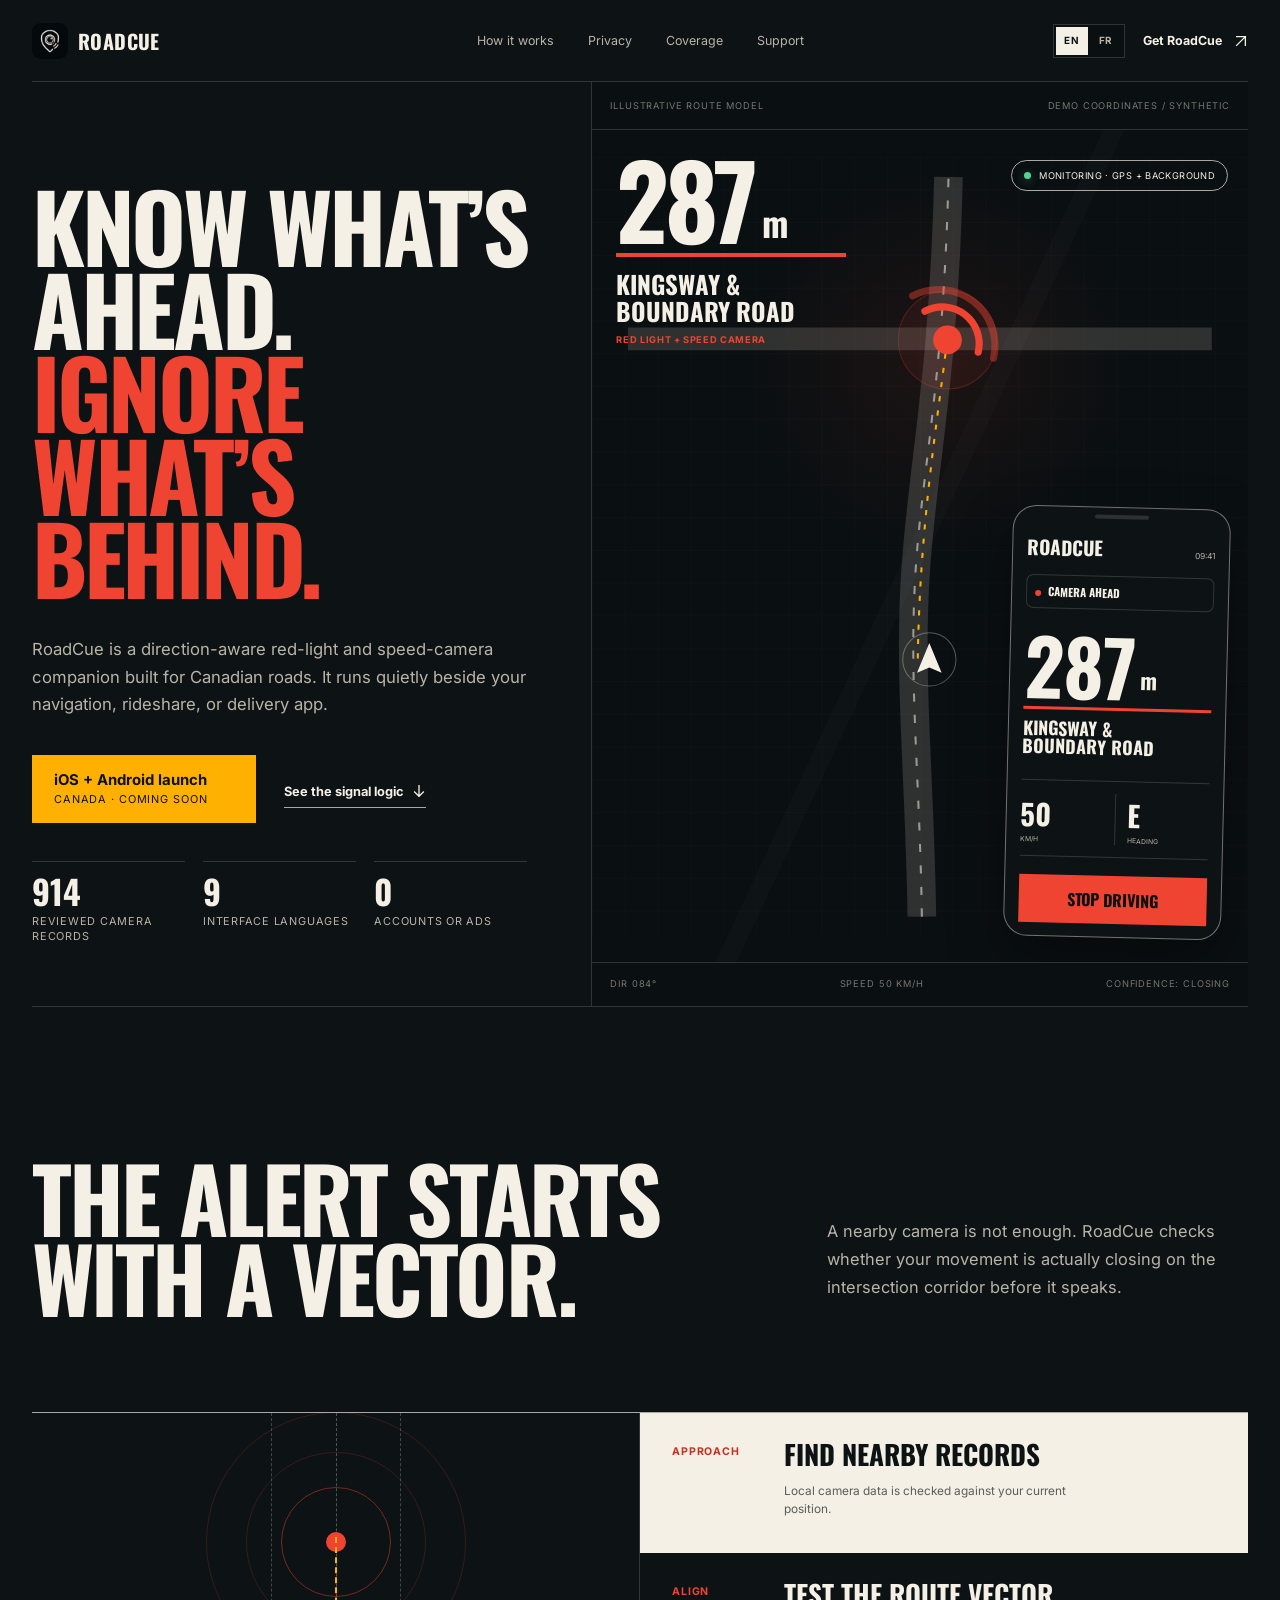
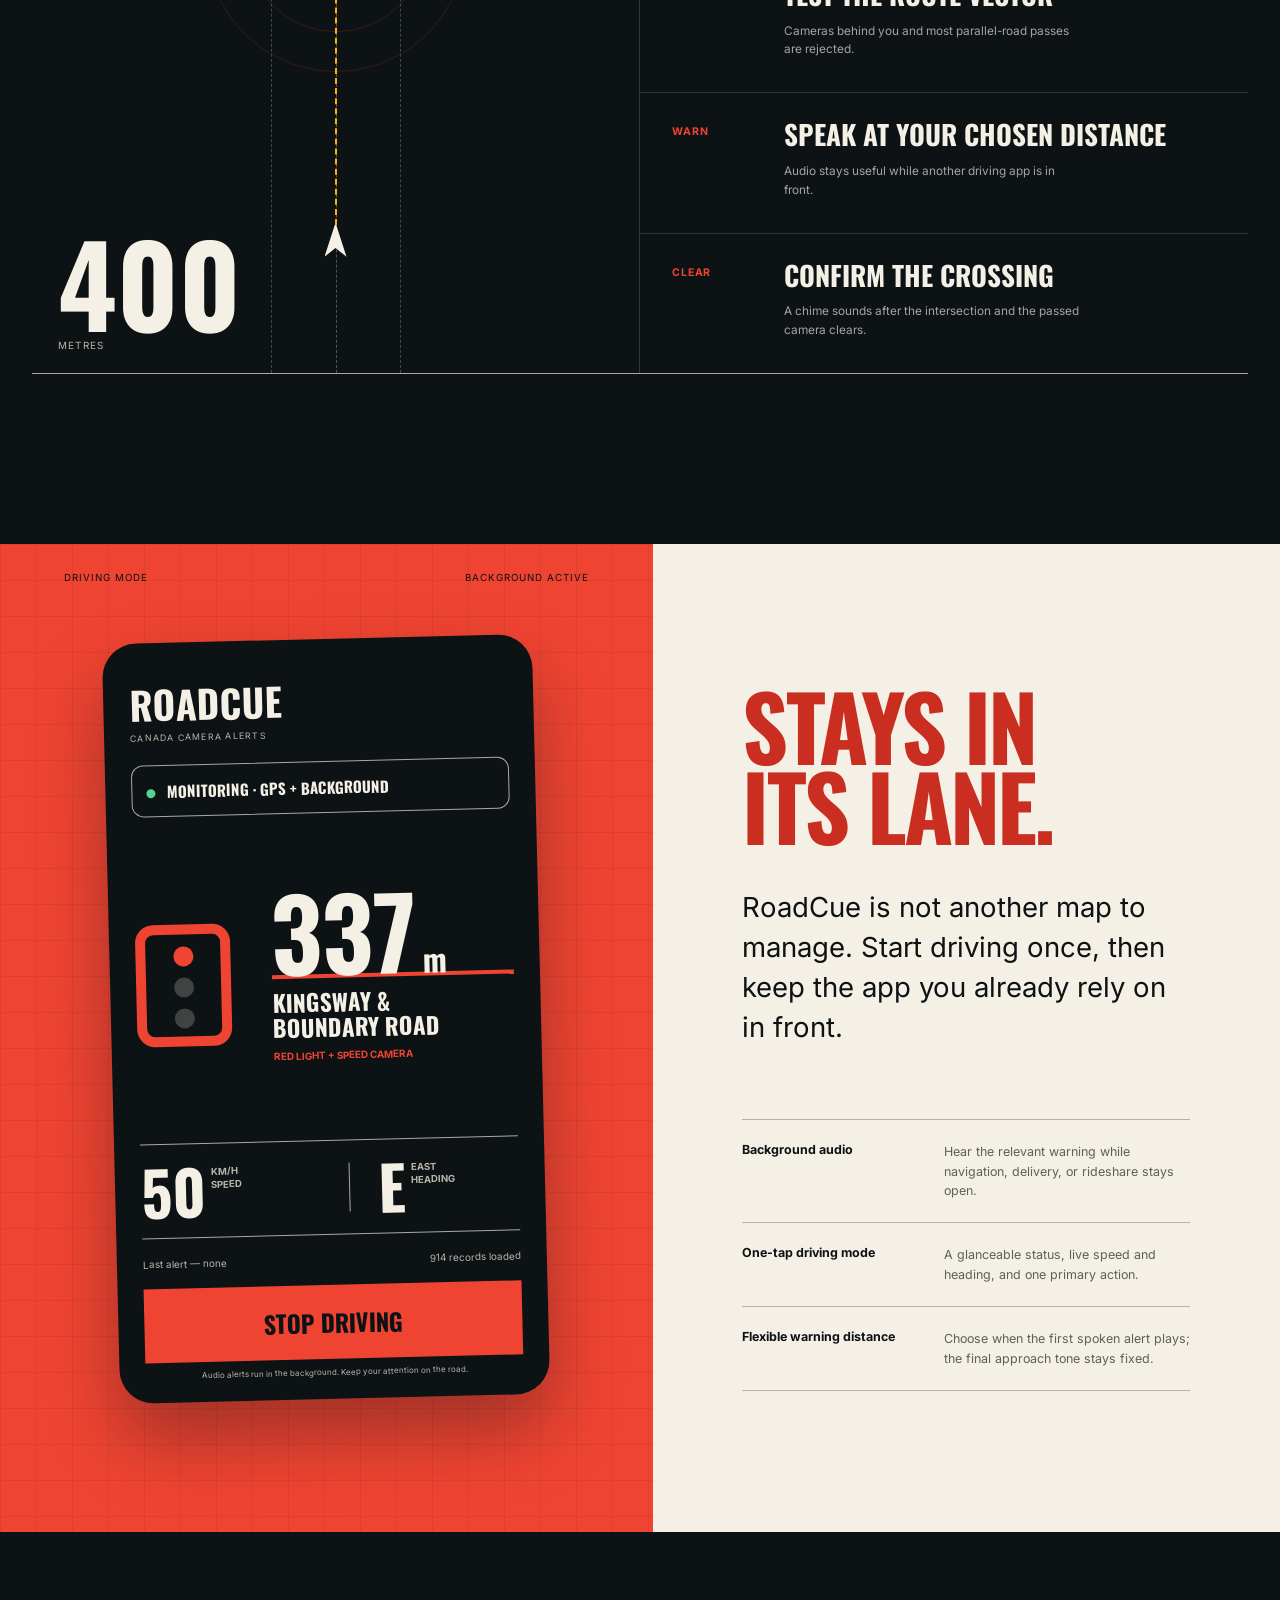
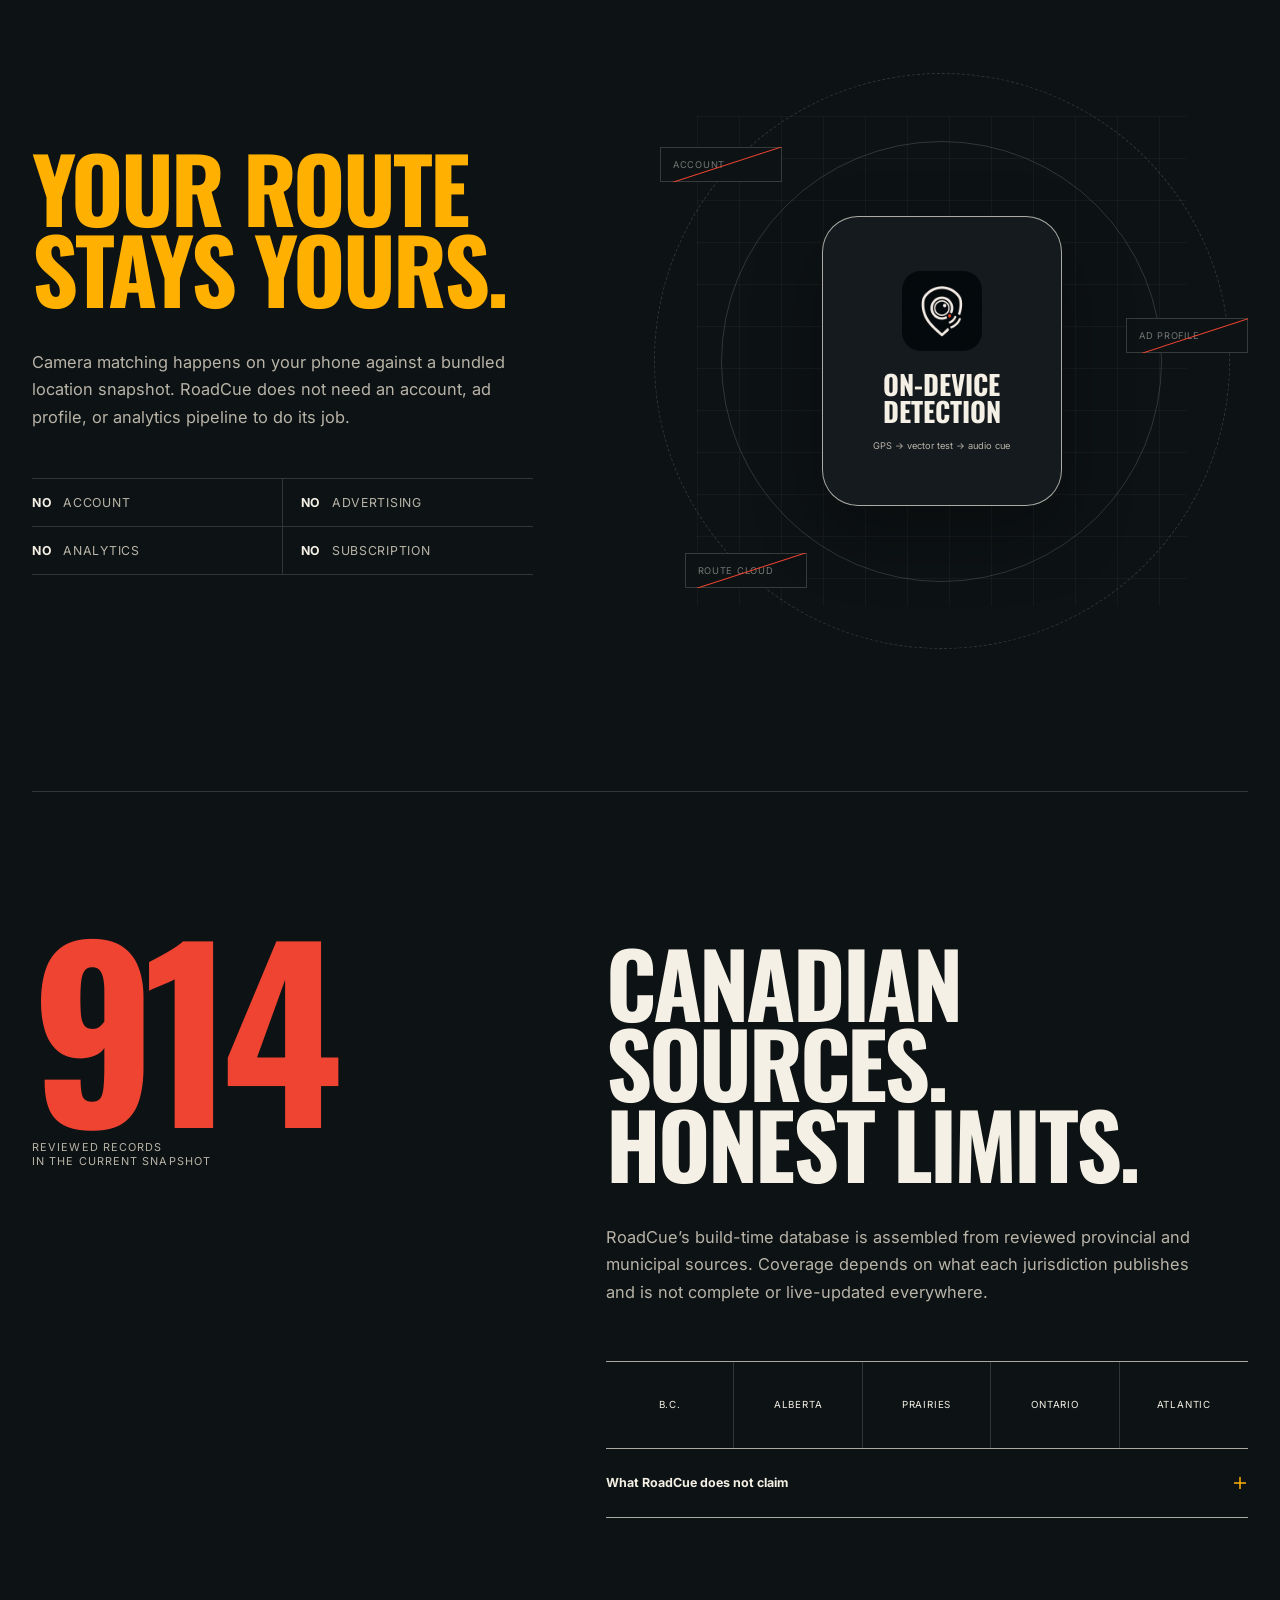
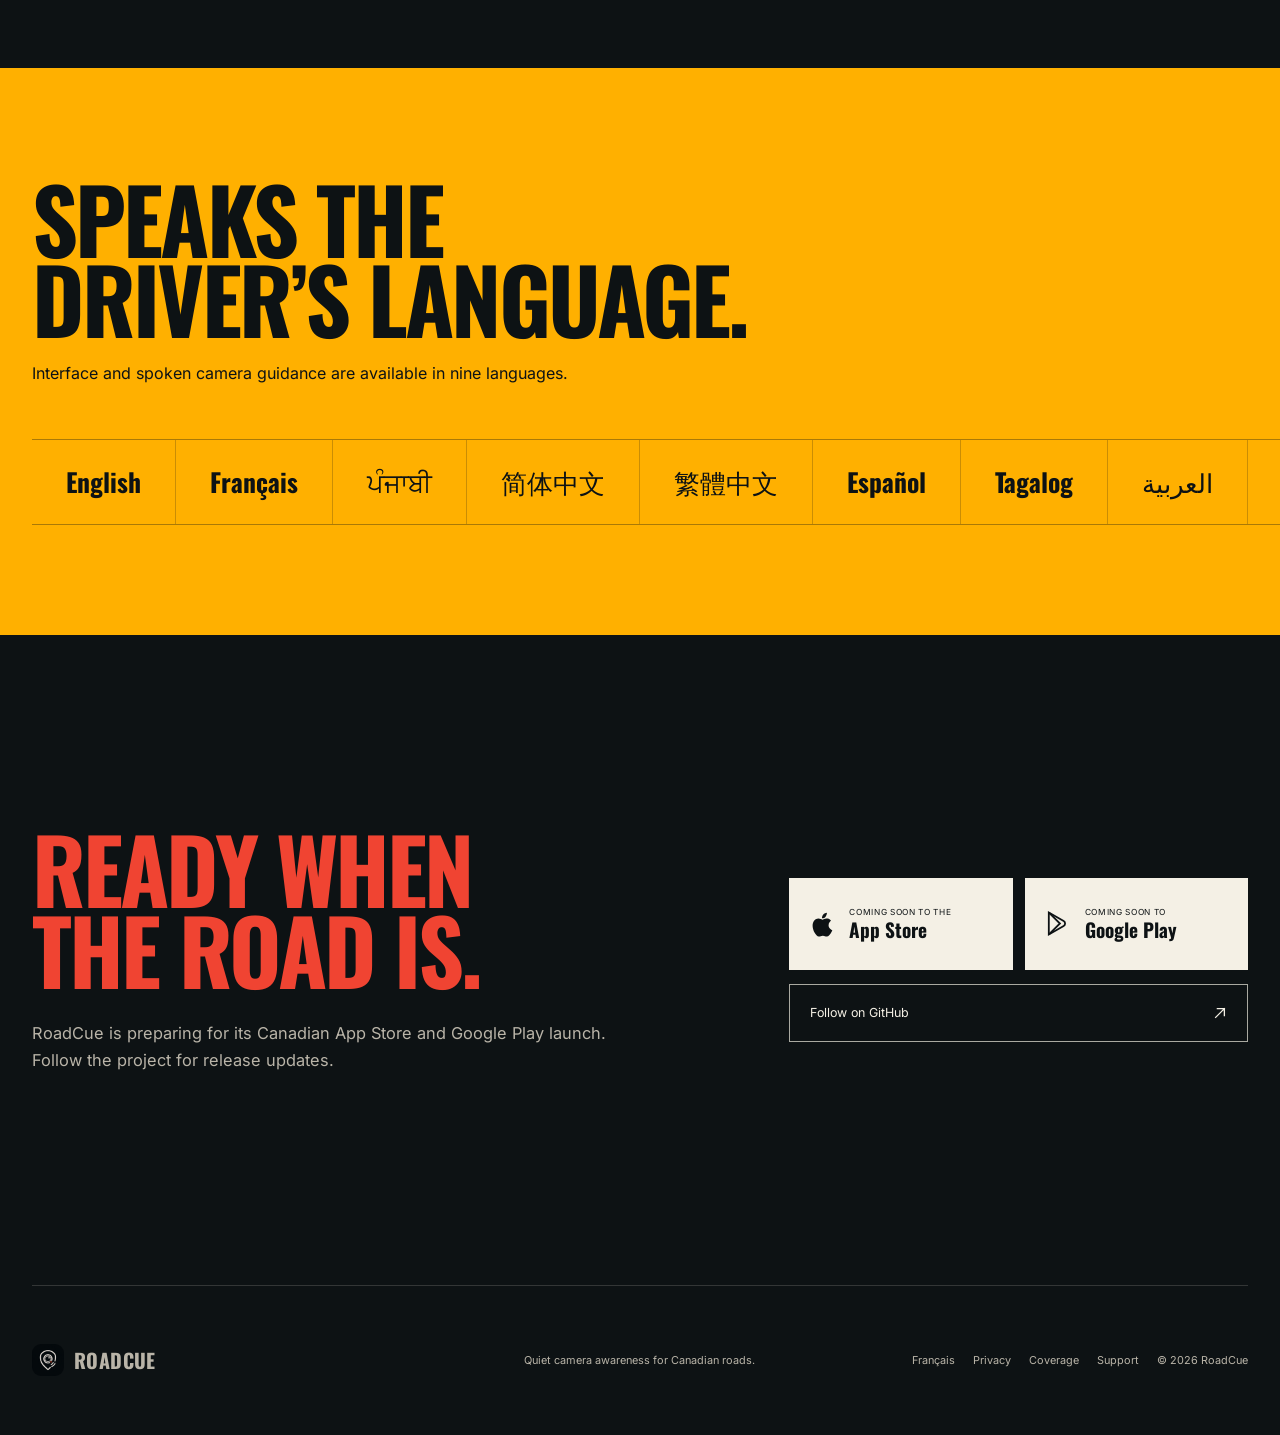
==== commit 25b91e63: "Fix bilingual language selector" ====
--- a/index.html
+++ b/index.html
@@ -20,7 +20,7 @@
     <link rel="manifest" href="site.webmanifest" />
     <link rel="preload" href="assets/oswald-700.ttf" as="font" type="font/ttf" crossorigin />
     <link rel="preload" href="assets/inter-regular.ttf" as="font" type="font/ttf" crossorigin />
-    <link rel="stylesheet" href="styles.css" />
+    <link rel="stylesheet" href="styles.css?v=20260811" />
 
     <meta property="og:type" content="website" />
     <meta property="og:locale" content="en_CA" />
@@ -89,8 +89,11 @@
         <a href="support/">Support</a>
       </nav>
       <div class="header-actions">
-        <a class="locale-link" href="fr/" lang="fr-CA" hreflang="fr-CA">FR</a>
-        <a class="header-cta" href="#launch"><span>Get RoadCue</span> <svg class="arrow-icon" viewBox="0 0 16 16" aria-hidden="true"><path d="M3 3h10v10M13 3 3 13" /></svg></a>
+        <nav class="locale-switch" aria-label="Language">
+          <a href="./" lang="en-CA" hreflang="en-CA" aria-current="page">EN</a>
+          <a href="fr/" lang="fr-CA" hreflang="fr-CA">FR</a>
+        </nav>
+        <a class="header-cta" href="#launch" aria-label="Get RoadCue"><span>Get RoadCue</span> <svg class="arrow-icon" viewBox="0 0 16 16" aria-hidden="true"><path d="M3 3h10v10M13 3 3 13" /></svg></a>
       </div>
     </header>
 
@@ -316,6 +319,6 @@
       <div><a href="fr/" lang="fr-CA" hreflang="fr-CA">Français</a><a href="#privacy">Privacy</a><a href="#coverage">Coverage</a><a href="support/">Support</a><span>© <span data-year></span> RoadCue</span></div>
     </footer>
 
-    <script src="script.js" defer></script>
+    <script src="script.js?v=20260811" defer></script>
   </body>
 </html>
--- a/styles.css
+++ b/styles.css
@@ -62,10 +62,12 @@
 .nav-links a, .site-footer a { color: var(--bone-muted); text-decoration: none; transition: color 180ms ease-out; }
 .nav-links a:hover, .site-footer a:hover { color: var(--bone); }
 .header-cta { justify-self: end; text-decoration: none; font-size: .78rem; font-weight: 700; display: flex; gap: 12px; align-items: center; }
-.header-actions { justify-self: end; display: flex; align-items: center; gap: 22px; }
+.header-actions { justify-self: end; display: flex; align-items: center; gap: 18px; }
 .header-actions .header-cta { justify-self: auto; }
-.locale-link { padding: 10px 0 8px; color: var(--bone-muted); border-bottom: 1px solid var(--line-muted); font-size: .68rem; font-weight: 700; text-decoration: none; transition: color 180ms ease-out, border-color 180ms ease-out; }
-.locale-link:hover { color: var(--bone); border-color: var(--line); }
+.locale-switch { display: inline-flex; align-items: center; gap: 2px; padding: 2px; border: 1px solid var(--line-muted); background: #0a0f11; }
+.locale-switch a { min-width: 32px; min-height: 28px; display: grid; place-items: center; color: var(--bone-muted); font-size: .62rem; font-weight: 700; letter-spacing: .06em; line-height: 1; text-decoration: none; transition: color 180ms ease-out, background 180ms ease-out; }
+.locale-switch a:hover { color: var(--bone); background: var(--canvas-raised); }
+.locale-switch a[aria-current="page"] { color: var(--canvas); background: var(--bone); }
 .arrow-icon { width: 14px; height: 14px; flex: 0 0 auto; fill: none; stroke: currentColor; stroke-width: 1.5; stroke-linecap: square; stroke-linejoin: miter; }
 
 .hero { width: var(--page); min-height: calc(100svh - 82px); margin: 0 auto; display: grid; grid-template-columns: minmax(0, .92fr) minmax(560px, 1.08fr); align-items: stretch; border-bottom: 1px solid var(--line-muted); }
@@ -276,12 +278,16 @@
   .app-hazard strong { font-size: 5.1rem; }
 }
 
+@media (max-width: 980px) {
+  .site-header { grid-template-columns: 1fr auto; }
+  .nav-links { display: none; }
+}
+
 @media (max-width: 820px) {
   :root { --page: calc(100vw - 32px); }
   .site-header { grid-template-columns: 1fr auto; min-height: 72px; }
-  .nav-links { display: none; }
   .header-cta { font-size: .7rem; }
-  .header-actions { gap: 16px; }
+  .header-actions { gap: 14px; }
   .hero { min-height: auto; grid-template-columns: 1fr; }
   .hero-copy { min-height: auto; padding: clamp(56px, 9vw, 76px) 0 38px; }
   h1 { font-size: clamp(4rem, 15vw, 7rem); }
@@ -316,7 +322,9 @@
   .brand { font-size: 1.1rem; }
   .brand img { width: 32px; height: 32px; }
   .header-cta span { display: none; }
-  .header-actions { gap: 14px; }
+  .header-cta { min-width: 44px; min-height: 44px; padding: 0; justify-content: center; border: 1px solid var(--line-muted); }
+  .header-actions { gap: 12px; }
+  .locale-switch a { min-width: 30px; min-height: 28px; }
   .hero { min-height: auto; grid-template-rows: auto 218px; }
   .hero-copy { min-height: 0; padding: 32px 0 24px; }
   h1 { font-size: clamp(3rem, 13vw, 3.65rem); line-height: .87; }
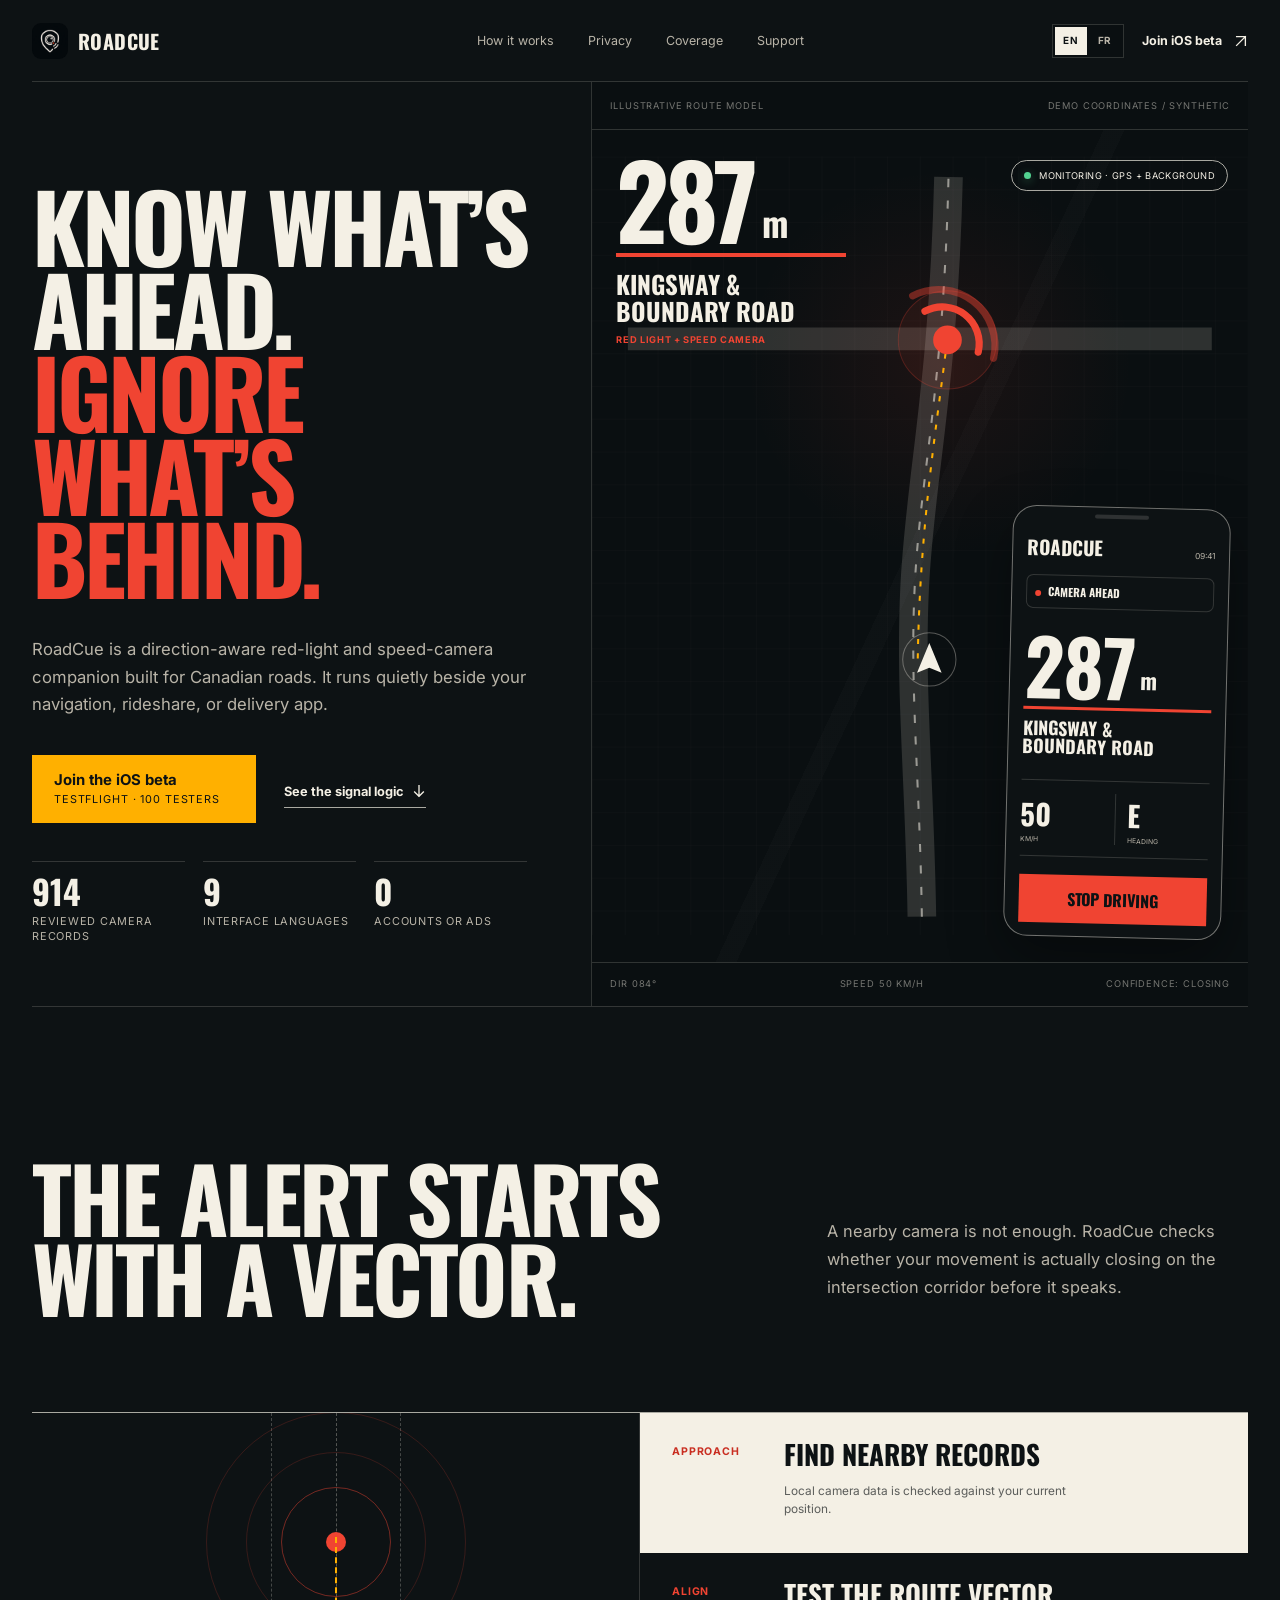
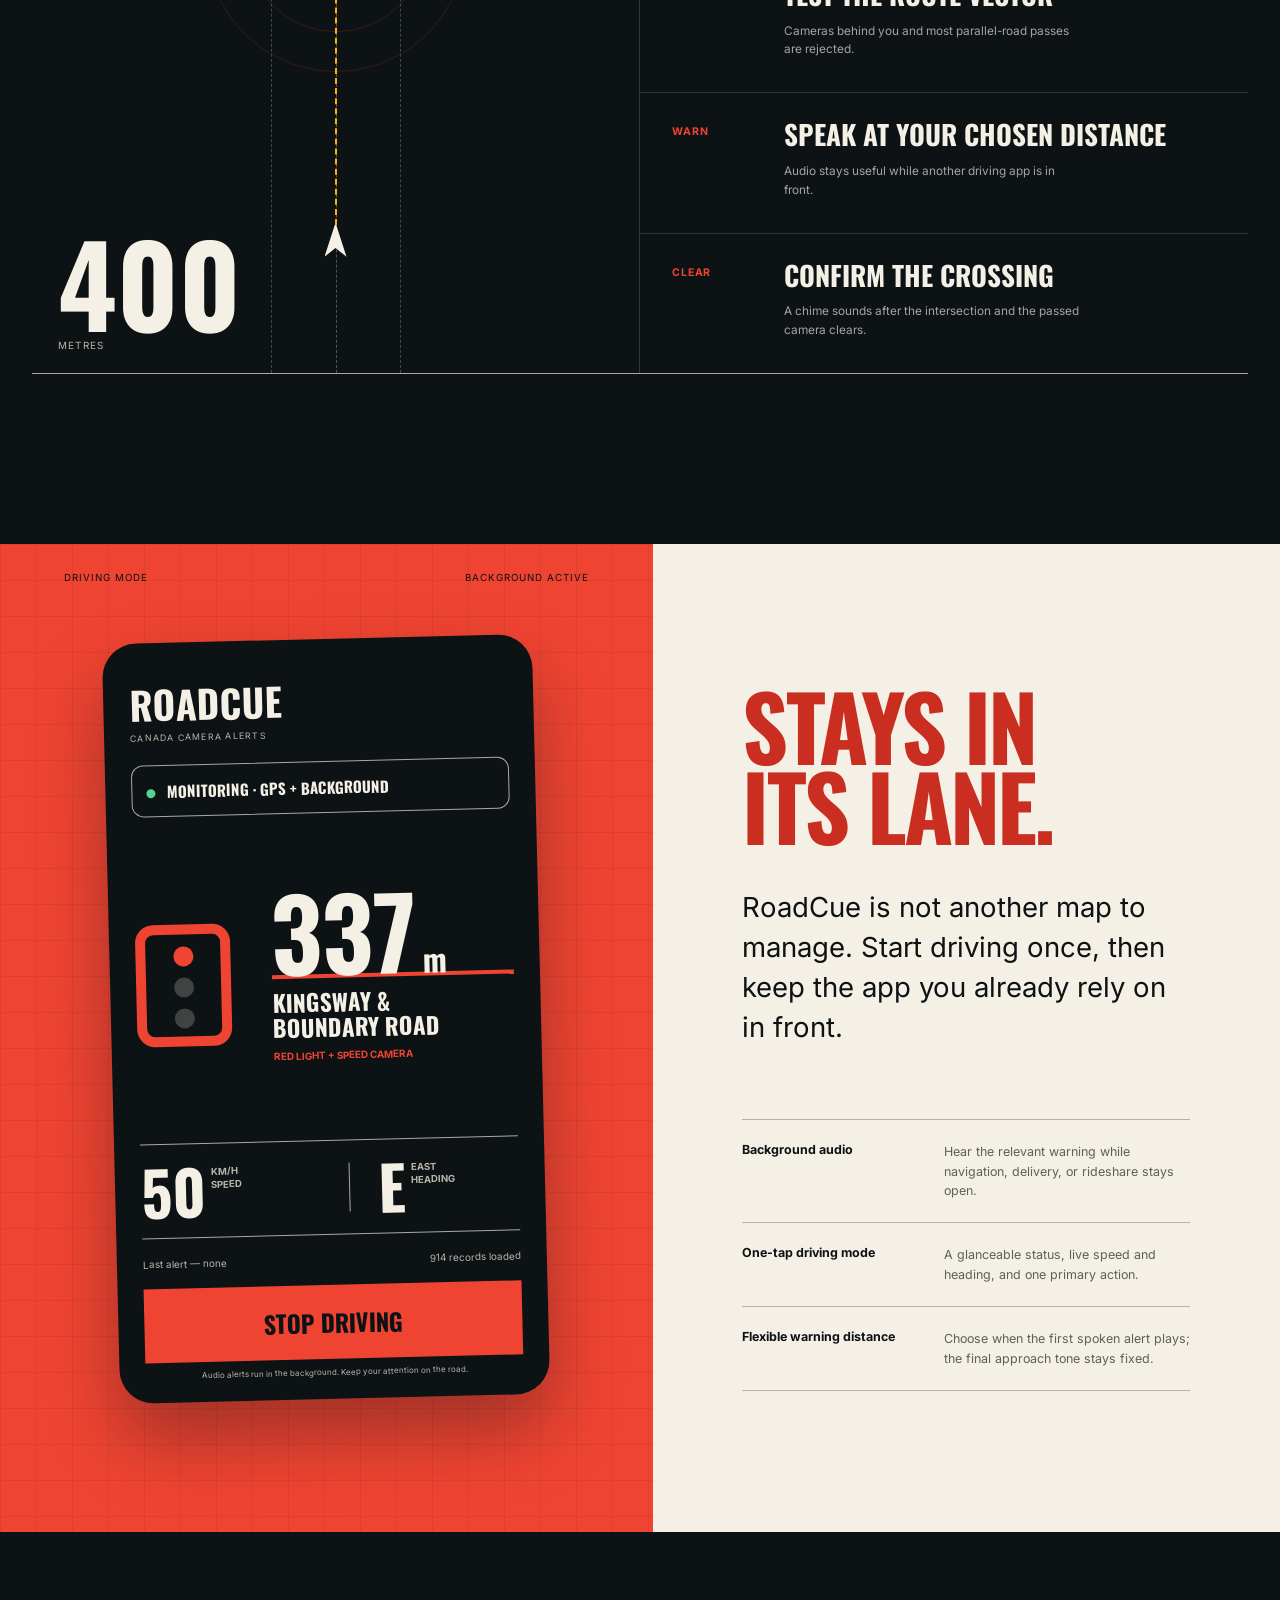
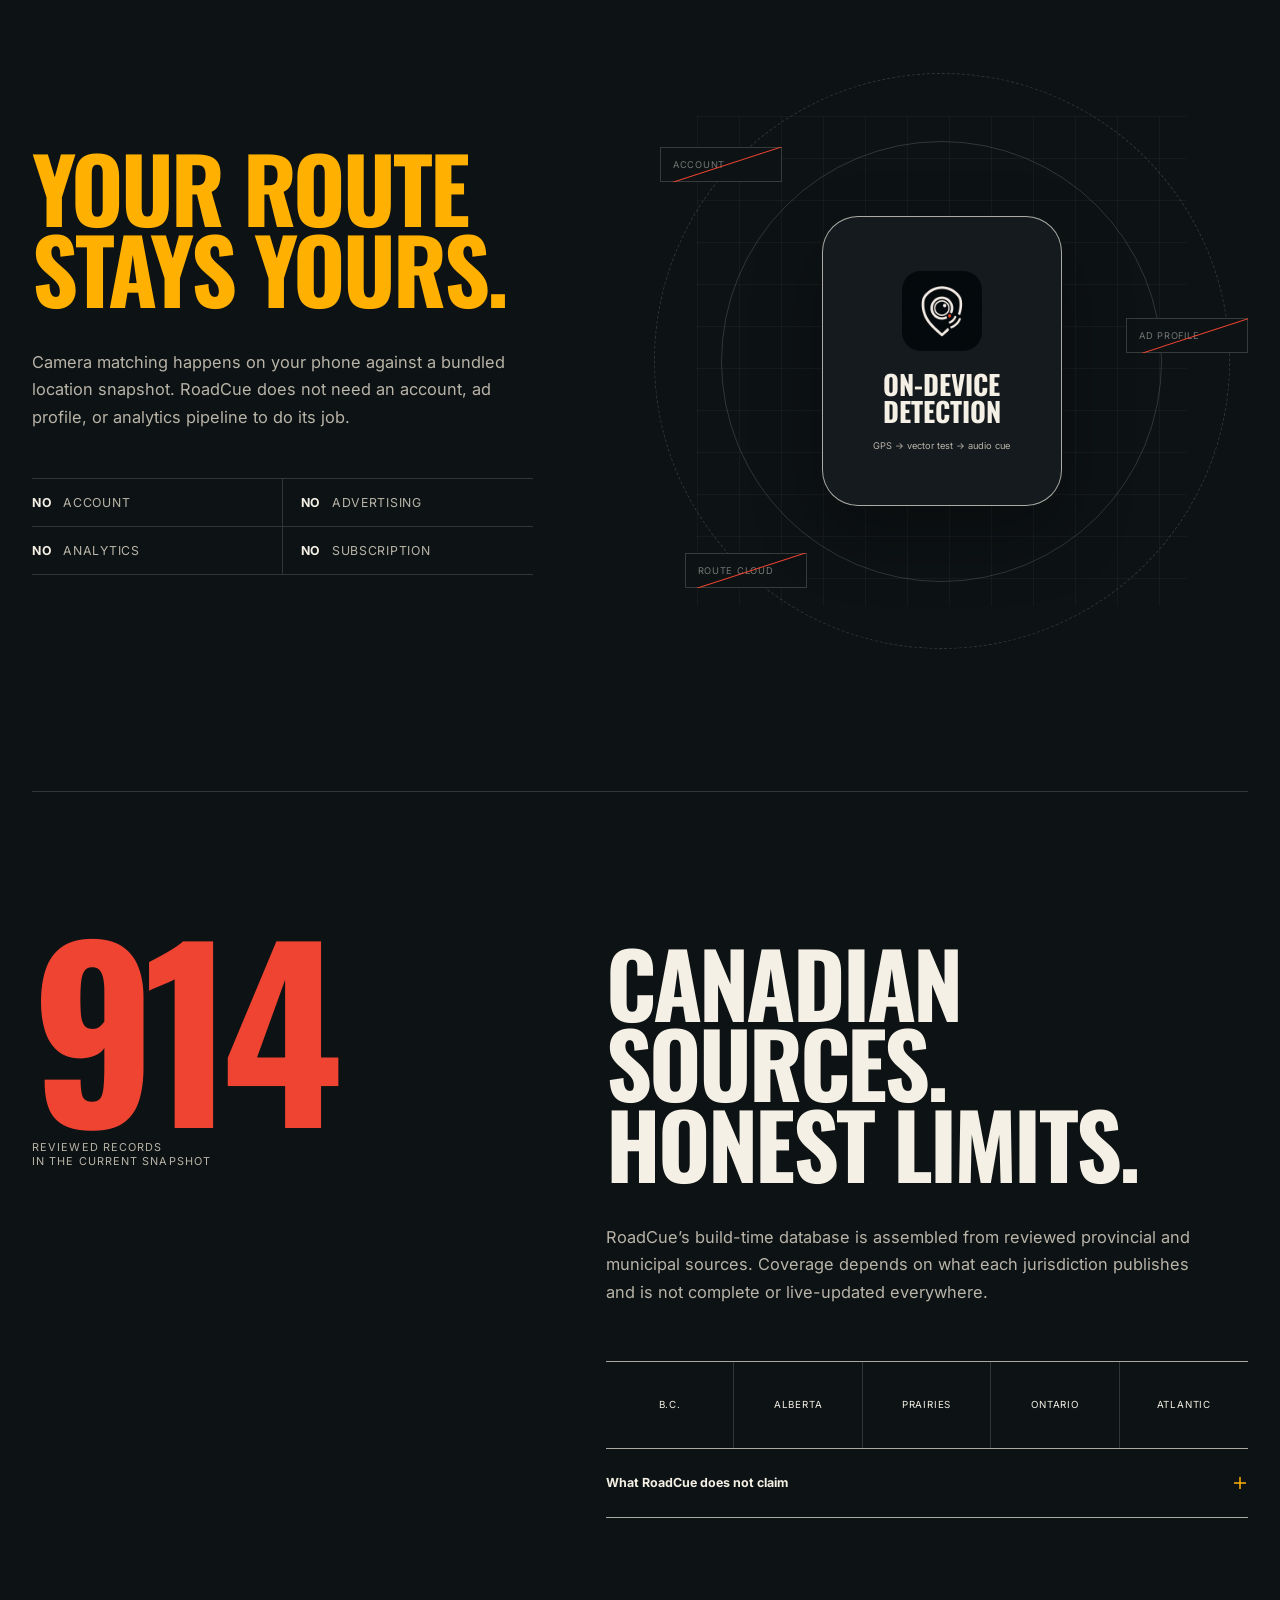
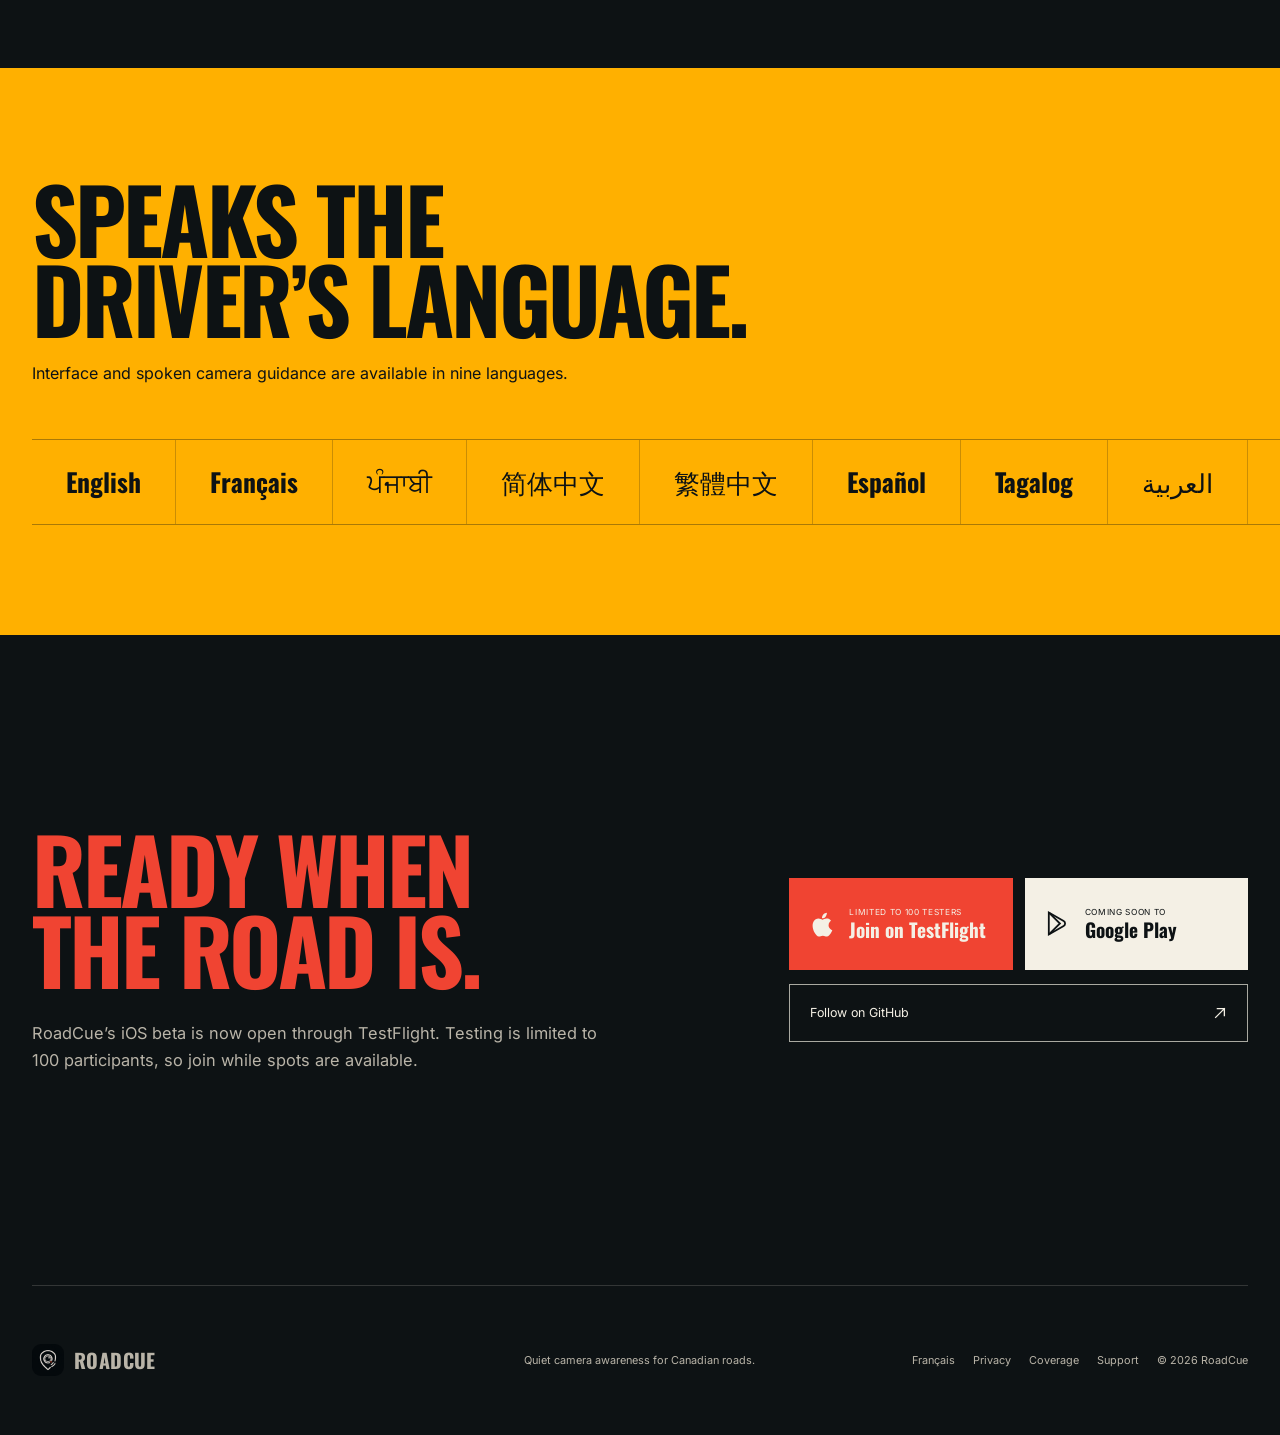
==== commit 776f6264: "Add TestFlight beta signup to landing page" ====
--- a/index.html
+++ b/index.html
@@ -93,7 +93,7 @@
           <a href="./" lang="en-CA" hreflang="en-CA" aria-current="page">EN</a>
           <a href="fr/" lang="fr-CA" hreflang="fr-CA">FR</a>
         </nav>
-        <a class="header-cta" href="#launch" aria-label="Get RoadCue"><span>Get RoadCue</span> <svg class="arrow-icon" viewBox="0 0 16 16" aria-hidden="true"><path d="M3 3h10v10M13 3 3 13" /></svg></a>
+        <a class="header-cta" href="https://testflight.apple.com/join/byPM5jd1" target="_blank" rel="noopener" aria-label="Join the RoadCue iOS beta on TestFlight"><span>Join iOS beta</span> <svg class="arrow-icon" viewBox="0 0 16 16" aria-hidden="true"><path d="M3 3h10v10M13 3 3 13" /></svg></a>
       </div>
     </header>
 
@@ -105,9 +105,9 @@
             RoadCue is a direction-aware red-light and speed-camera companion built for Canadian roads. It runs quietly beside your navigation, rideshare, or delivery app.
           </p>
           <div class="hero-actions">
-            <a class="button button-primary" href="#launch">
-              <span>iOS + Android launch</span>
-              <small>Canada · coming soon</small>
+            <a class="button button-primary" href="https://testflight.apple.com/join/byPM5jd1" target="_blank" rel="noopener">
+              <span>Join the iOS beta</span>
+              <small>TestFlight · 100 testers</small>
             </a>
             <a class="text-link" href="#how-it-works">See the signal logic <svg class="arrow-icon" viewBox="0 0 16 16" aria-hidden="true"><path d="M8 2v12M3 9l5 5 5-5" /></svg></a>
           </div>
@@ -295,15 +295,15 @@
       <section class="launch" id="launch" aria-labelledby="launch-title">
         <div>
           <h2 id="launch-title">READY WHEN<br />THE ROAD IS.</h2>
-          <p>RoadCue is preparing for its Canadian App Store and Google Play launch. Follow the project for release updates.</p>
+          <p>RoadCue’s iOS beta is now open through TestFlight. Testing is limited to 100 participants, so join while spots are available.</p>
         </div>
         <div class="launch-actions">
           <div class="launch-platforms" aria-label="RoadCue mobile platforms">
-            <span class="launch-pending" aria-label="App Store release coming soon">
+            <a class="launch-platform launch-live" href="https://testflight.apple.com/join/byPM5jd1" target="_blank" rel="noopener" aria-label="Join the RoadCue iOS beta on TestFlight">
               <svg viewBox="0 0 24 24" aria-hidden="true"><path d="M16.7 13.3c0-2.2 1.8-3.3 1.9-3.4-1-1.5-2.7-1.7-3.3-1.7-1.4-.1-2.7.8-3.4.8-.7 0-1.8-.8-3-.8-1.5 0-3 .9-3.8 2.3-1.6 2.8-.4 7 1.2 9.3.8 1.1 1.7 2.4 2.9 2.3 1.2 0 1.6-.7 3.1-.7 1.4 0 1.8.7 3.1.7 1.3 0 2.1-1.1 2.9-2.3.9-1.3 1.3-2.6 1.3-2.7-.1 0-2.9-1.1-2.9-3.8ZM14.4 6.7c.6-.8 1.1-1.9 1-3-.9 0-2.1.6-2.8 1.4-.6.7-1.1 1.8-1 2.9 1 .1 2.1-.5 2.8-1.3Z" /></svg>
-              <span><small>COMING SOON TO THE</small>App Store</span>
-            </span>
-            <span class="launch-pending" aria-label="Google Play release coming soon">
+              <span><small>LIMITED TO 100 TESTERS</small>Join on TestFlight</span>
+            </a>
+            <span class="launch-platform launch-pending" aria-label="Google Play release coming soon">
               <svg class="play-icon" viewBox="0 0 24 24" aria-hidden="true"><path d="M4.5 3.5 16 10.1a2.2 2.2 0 0 1 0 3.8L4.5 20.5V3.5Z" /><path d="m4.8 3.8 8.3 8.2-8.3 8.2" /></svg>
               <span><small>COMING SOON TO</small>Google Play</span>
             </span>
--- a/styles.css
+++ b/styles.css
@@ -252,11 +252,14 @@
 .launch p { margin-top: 30px; }
 .launch-actions { display: flex; flex-direction: column; align-items: stretch; gap: 14px; }
 .launch-platforms { display: grid; grid-template-columns: repeat(2, minmax(0, 1fr)); gap: 12px; }
-.launch-pending { min-height: 92px; background: var(--bone); color: var(--canvas); padding: 18px; display: flex; align-items: center; justify-content: flex-start; gap: 11px; }
-.launch-pending svg { width: 31px; height: 31px; fill: currentColor; }
-.launch-pending svg.play-icon { fill: none; stroke: currentColor; stroke-width: 1.4; stroke-linejoin: miter; }
-.launch-pending > span { font-family: var(--display); font-size: 1.2rem; line-height: 1; white-space: nowrap; }
-.launch-pending small { display: block; font-family: var(--body); font-size: .52rem; letter-spacing: .08em; margin-bottom: 4px; }
+.launch-platform { min-height: 92px; padding: 18px; display: flex; align-items: center; justify-content: flex-start; gap: 11px; }
+.launch-platform svg { width: 31px; height: 31px; flex: 0 0 auto; fill: currentColor; }
+.launch-platform svg.play-icon { fill: none; stroke: currentColor; stroke-width: 1.4; stroke-linejoin: miter; }
+.launch-platform > span { font-family: var(--display); font-size: 1.2rem; line-height: 1; white-space: nowrap; }
+.launch-platform small { display: block; font-family: var(--body); font-size: .52rem; letter-spacing: .08em; margin-bottom: 4px; }
+.launch-live { background: var(--red); color: var(--bone); text-decoration: none; transition: background 180ms ease-out, color 180ms ease-out; }
+.launch-live:hover { background: var(--amber); color: var(--canvas); }
+.launch-pending { background: var(--bone); color: var(--canvas); }
 .github-link { min-height: 58px; border: 1px solid var(--line); display: flex; align-items: center; justify-content: space-between; padding: 0 20px; text-decoration: none; font-size: .78rem; transition: background 180ms ease-out, color 180ms ease-out; }
 .github-link:hover { background: var(--bone); color: var(--canvas); }
 .site-footer { width: var(--page); min-height: 150px; margin: 0 auto; border-top: 1px solid var(--line-muted); display: grid; grid-template-columns: 1fr 1fr 1fr; align-items: center; font-size: .68rem; color: var(--bone-muted); }
@@ -414,7 +417,7 @@
   .launch { padding: 72px 0; gap: 40px; }
   .launch p { margin-top: 24px; }
   .launch-platforms { grid-template-columns: 1fr; }
-  .launch-pending { min-height: 78px; }
+  .launch-platform { min-height: 78px; }
   .site-footer { padding-bottom: calc(34px + env(safe-area-inset-bottom)); }
 }
 
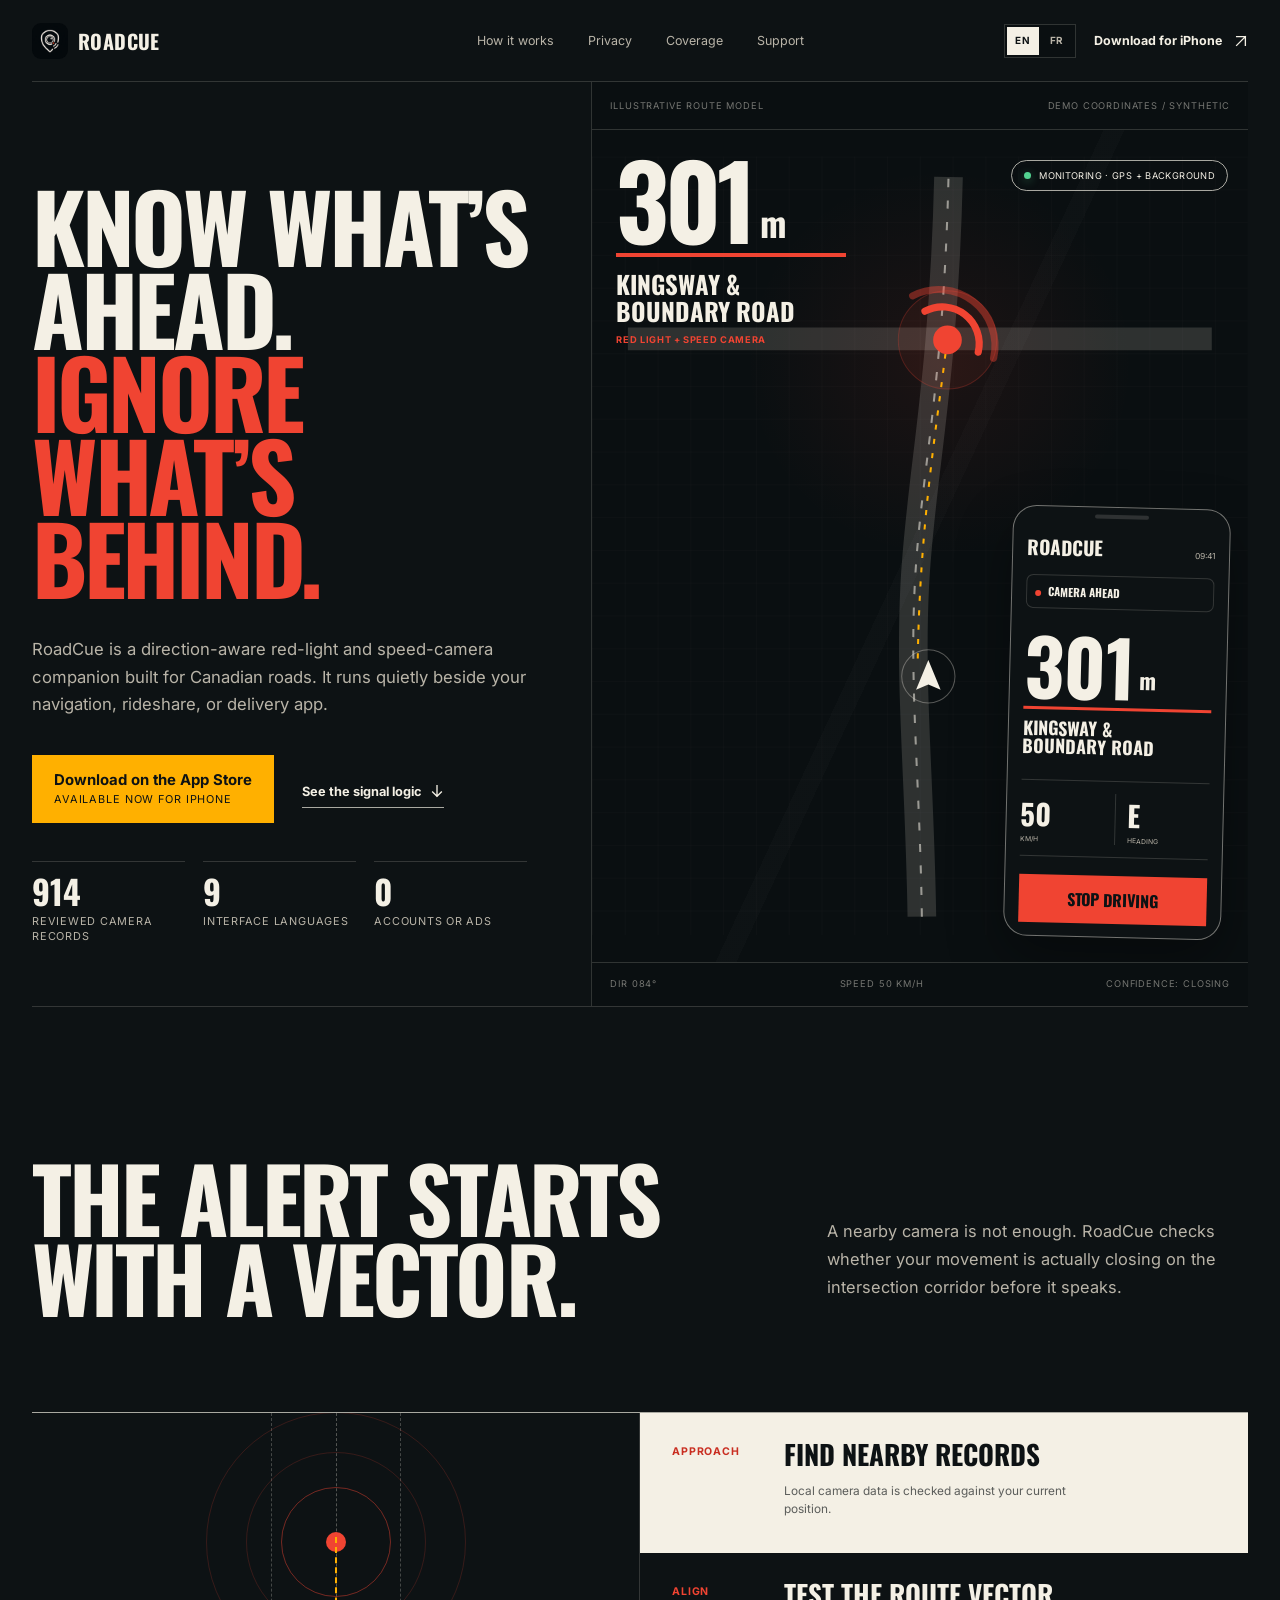
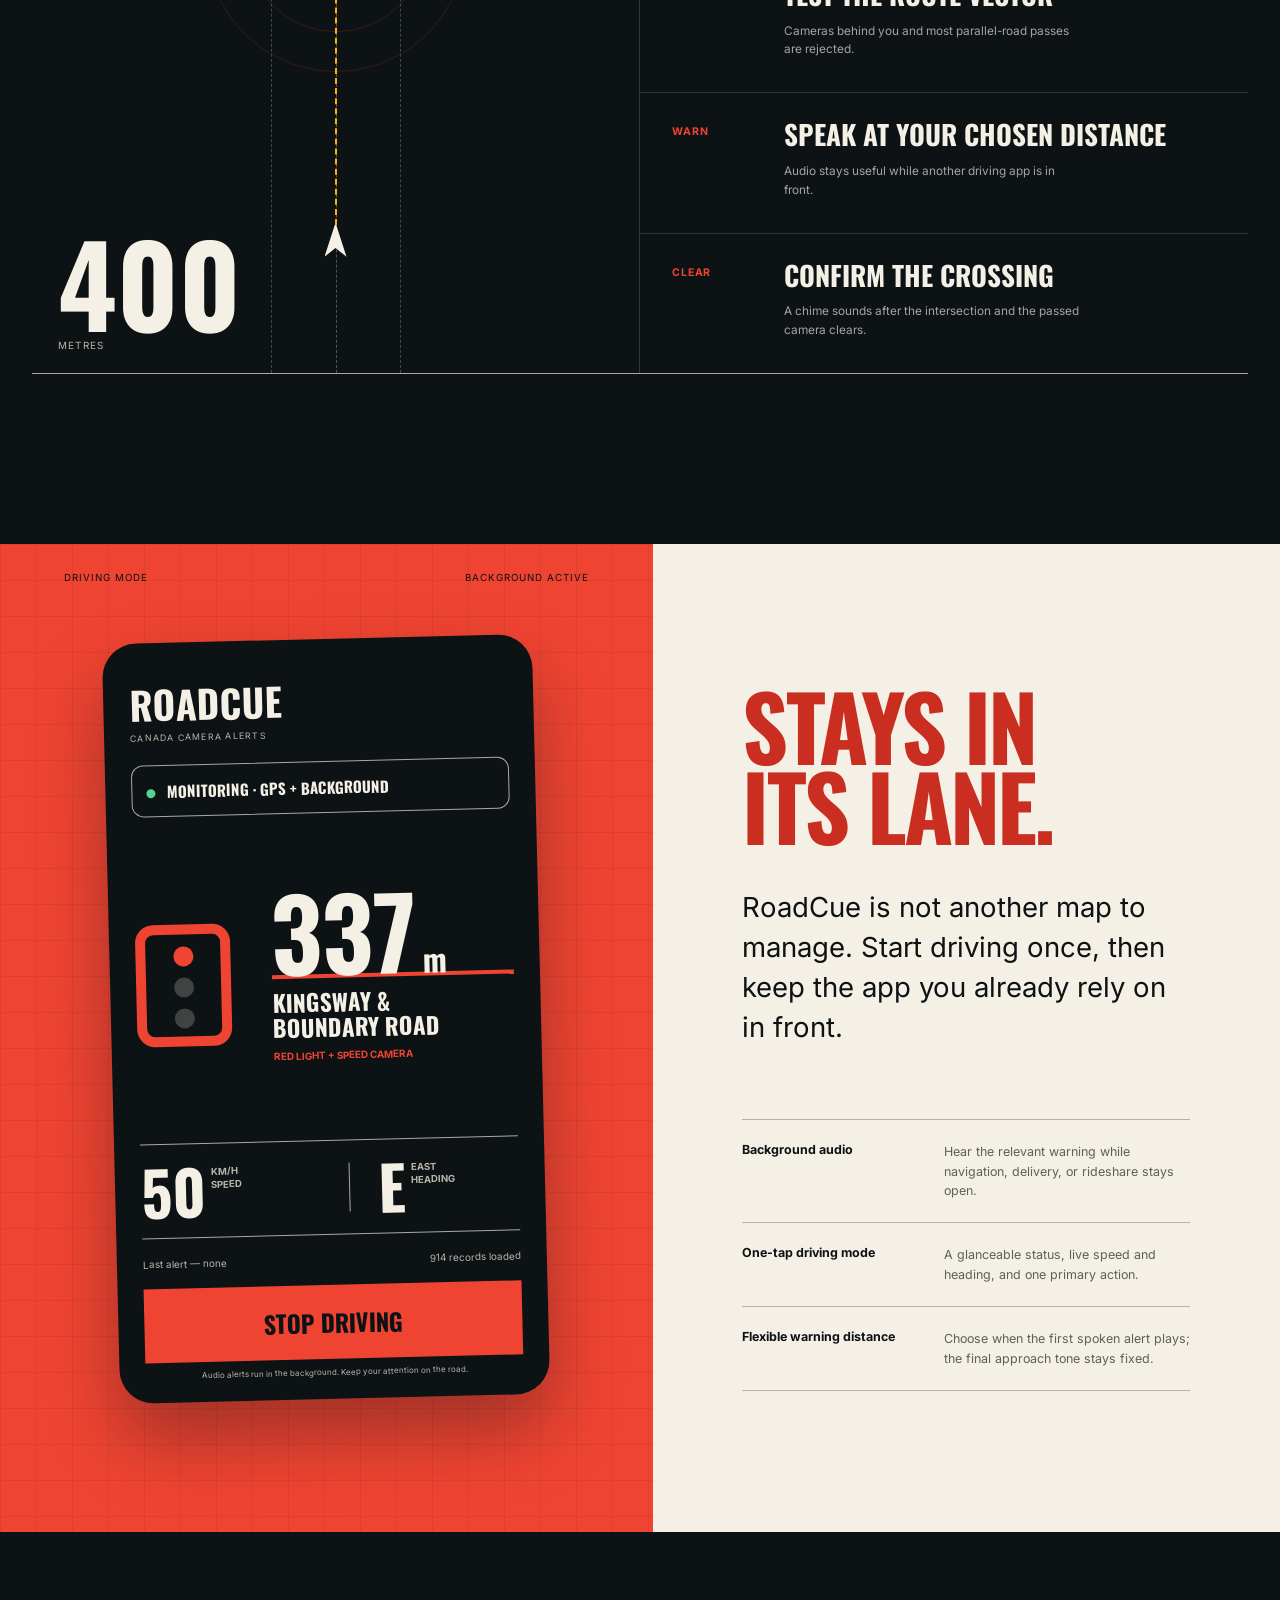
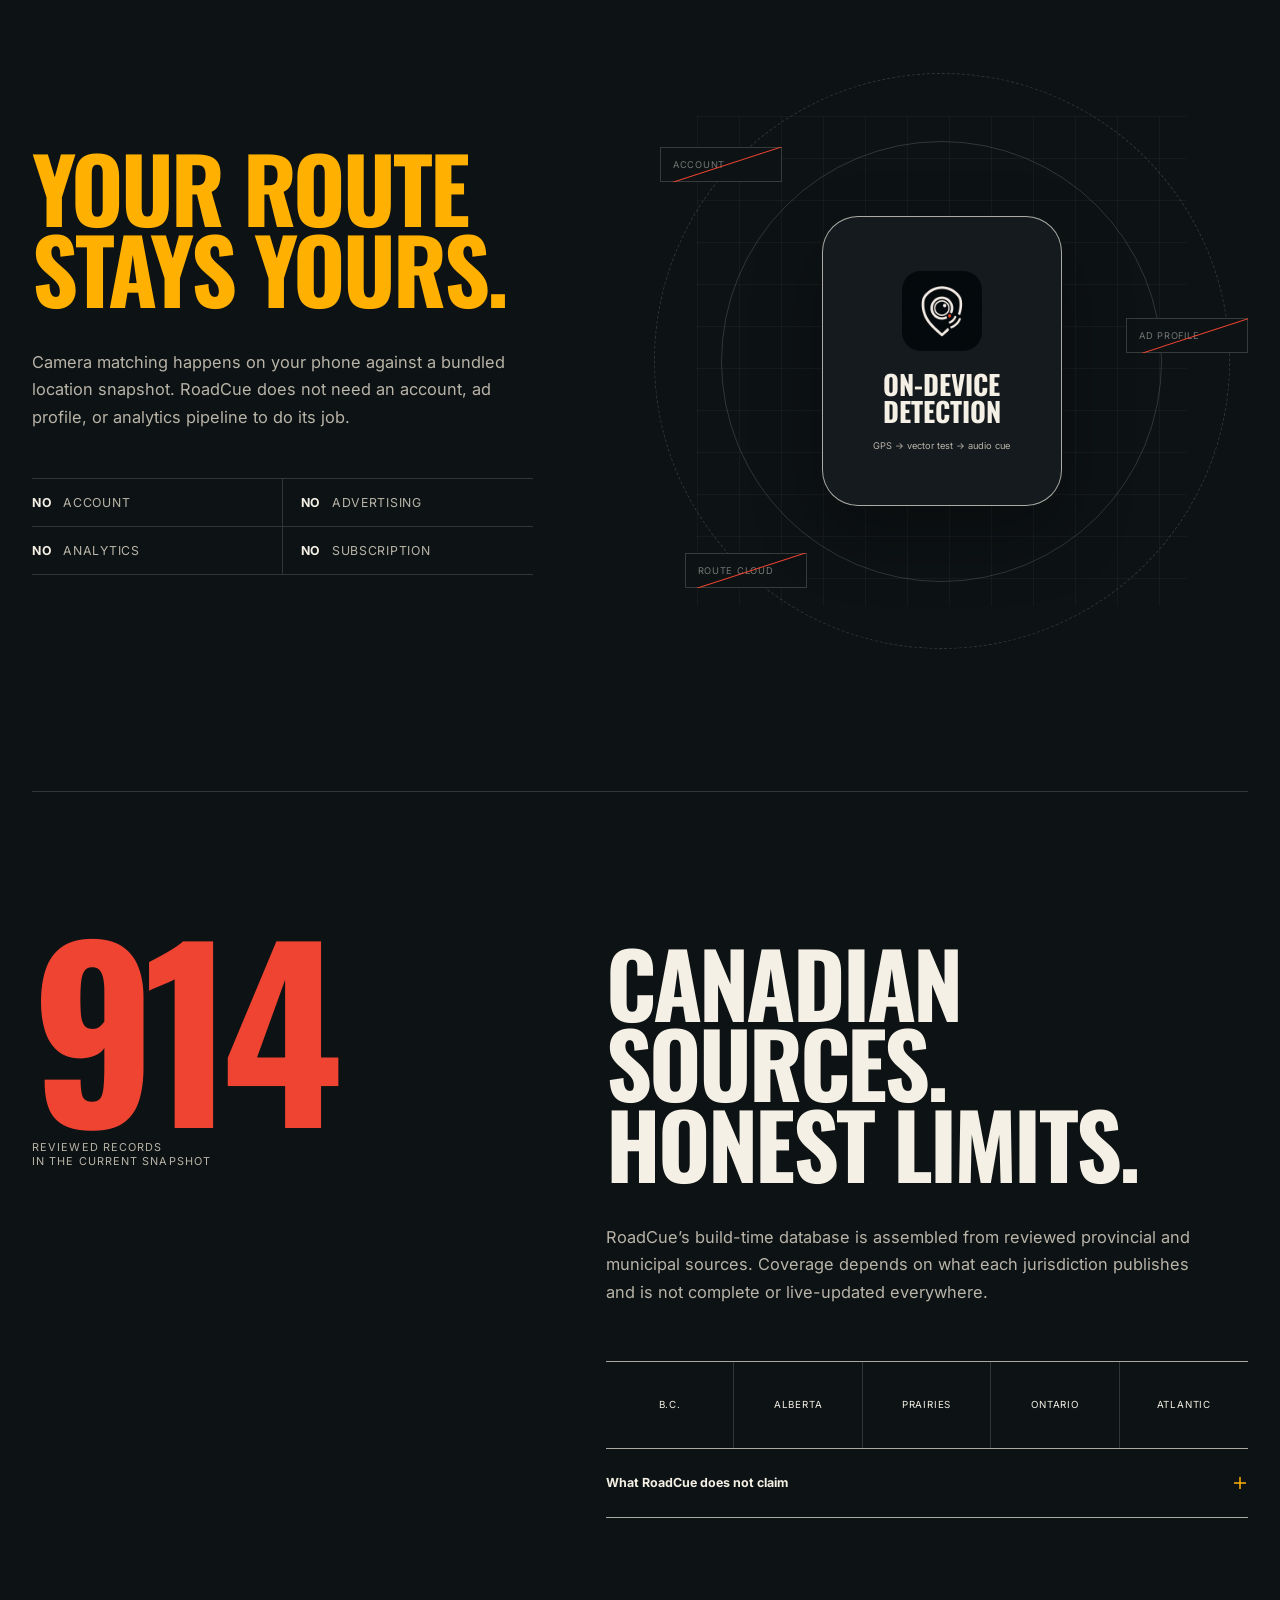
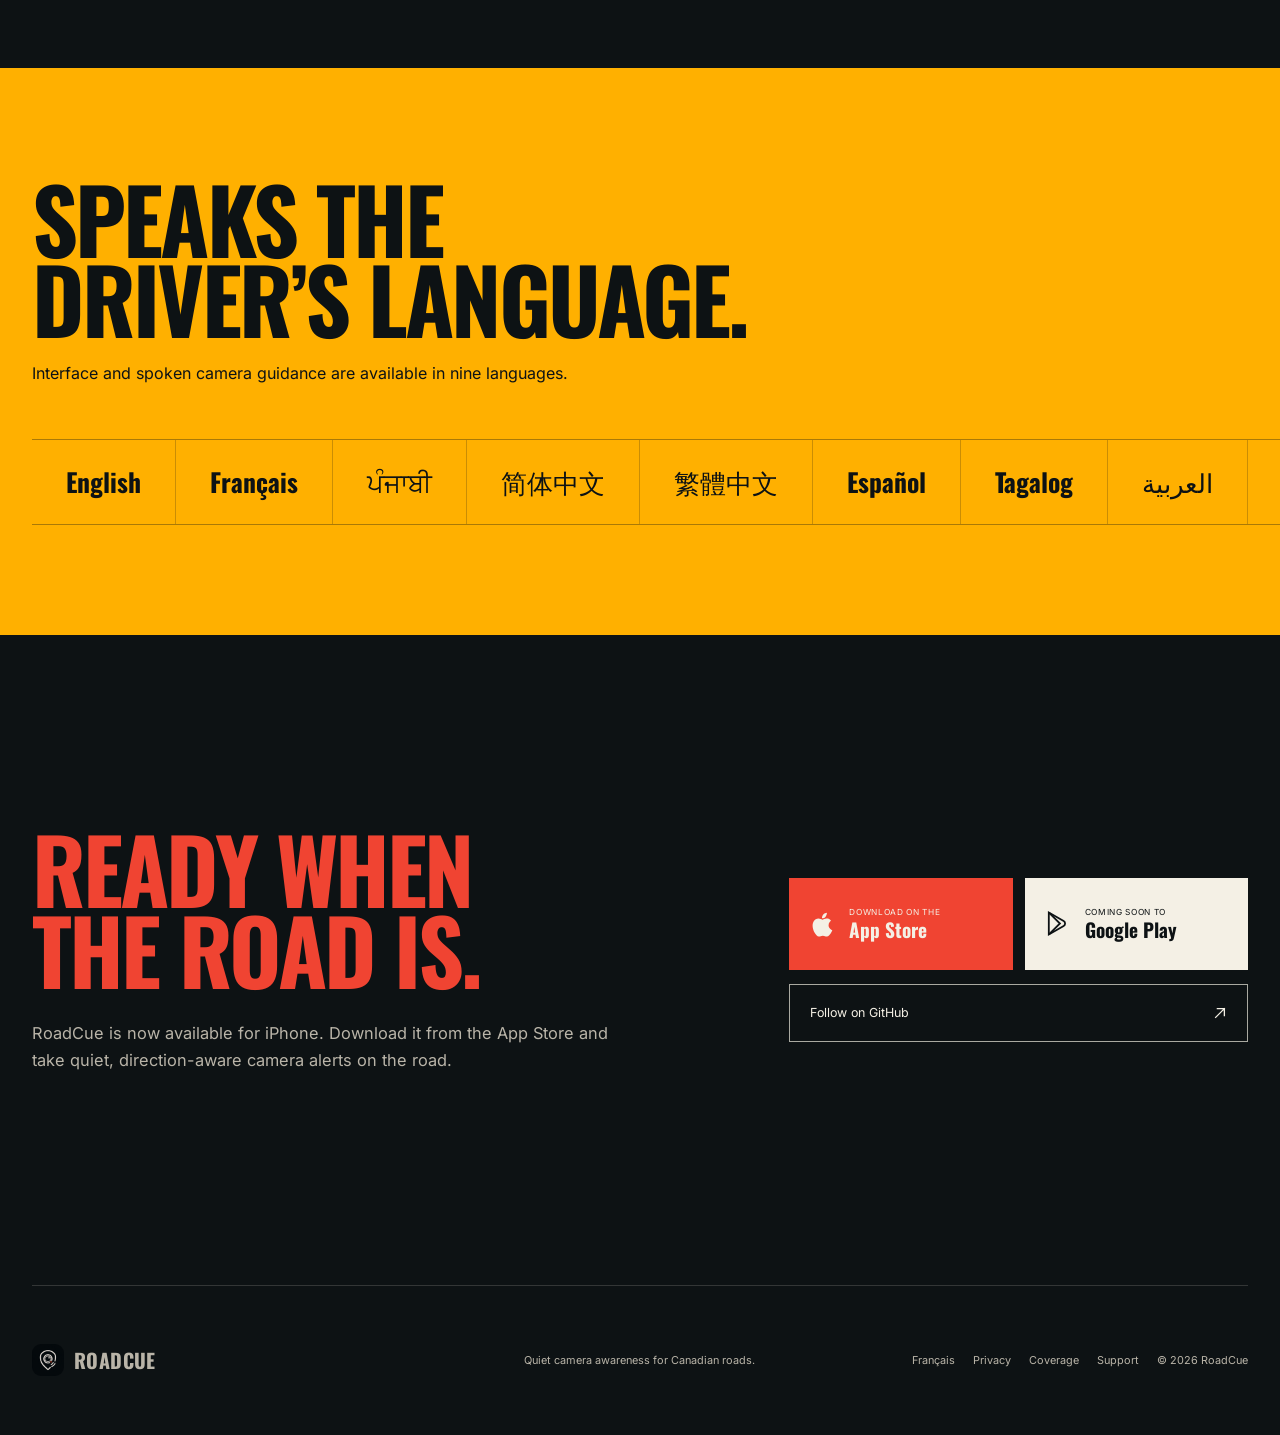
==== commit 34ce0fd9: "Link site to App Store release" ====
--- a/index.html
+++ b/index.html
@@ -55,6 +55,7 @@
         "inLanguage": "en-CA",
         "description": "A direction-aware red-light and speed-camera warning companion for Canadian drivers.",
         "url": "https://www.roadcue.ca/",
+        "downloadUrl": "https://apps.apple.com/us/app/roadcue-canada-camera-alerts/id6799356397",
         "image": "https://www.roadcue.ca/assets/roadcue-icon-512.png",
         "featureList": [
           "Direction-aware camera alerts",
@@ -93,7 +94,7 @@
           <a href="./" lang="en-CA" hreflang="en-CA" aria-current="page">EN</a>
           <a href="fr/" lang="fr-CA" hreflang="fr-CA">FR</a>
         </nav>
-        <a class="header-cta" href="https://testflight.apple.com/join/byPM5jd1" target="_blank" rel="noopener" aria-label="Join the RoadCue iOS beta on TestFlight"><span>Join iOS beta</span> <svg class="arrow-icon" viewBox="0 0 16 16" aria-hidden="true"><path d="M3 3h10v10M13 3 3 13" /></svg></a>
+        <a class="header-cta" href="https://apps.apple.com/us/app/roadcue-canada-camera-alerts/id6799356397" target="_blank" rel="noopener" aria-label="Download RoadCue on the App Store"><span>Download for iPhone</span> <svg class="arrow-icon" viewBox="0 0 16 16" aria-hidden="true"><path d="M3 3h10v10M13 3 3 13" /></svg></a>
       </div>
     </header>
 
@@ -105,9 +106,9 @@
             RoadCue is a direction-aware red-light and speed-camera companion built for Canadian roads. It runs quietly beside your navigation, rideshare, or delivery app.
           </p>
           <div class="hero-actions">
-            <a class="button button-primary" href="https://testflight.apple.com/join/byPM5jd1" target="_blank" rel="noopener">
-              <span>Join the iOS beta</span>
-              <small>TestFlight · 100 testers</small>
+            <a class="button button-primary" href="https://apps.apple.com/us/app/roadcue-canada-camera-alerts/id6799356397" target="_blank" rel="noopener" aria-label="Download RoadCue on the App Store">
+              <span>Download on the App Store</span>
+              <small>Available now for iPhone</small>
             </a>
             <a class="text-link" href="#how-it-works">See the signal logic <svg class="arrow-icon" viewBox="0 0 16 16" aria-hidden="true"><path d="M8 2v12M3 9l5 5 5-5" /></svg></a>
           </div>
@@ -295,13 +296,13 @@
       <section class="launch" id="launch" aria-labelledby="launch-title">
         <div>
           <h2 id="launch-title">READY WHEN<br />THE ROAD IS.</h2>
-          <p>RoadCue’s iOS beta is now open through TestFlight. Testing is limited to 100 participants, so join while spots are available.</p>
+          <p>RoadCue is now available for iPhone. Download it from the App Store and take quiet, direction-aware camera alerts on the road.</p>
         </div>
         <div class="launch-actions">
           <div class="launch-platforms" aria-label="RoadCue mobile platforms">
-            <a class="launch-platform launch-live" href="https://testflight.apple.com/join/byPM5jd1" target="_blank" rel="noopener" aria-label="Join the RoadCue iOS beta on TestFlight">
+            <a class="launch-platform launch-live" href="https://apps.apple.com/us/app/roadcue-canada-camera-alerts/id6799356397" target="_blank" rel="noopener" aria-label="Download RoadCue on the App Store">
               <svg viewBox="0 0 24 24" aria-hidden="true"><path d="M16.7 13.3c0-2.2 1.8-3.3 1.9-3.4-1-1.5-2.7-1.7-3.3-1.7-1.4-.1-2.7.8-3.4.8-.7 0-1.8-.8-3-.8-1.5 0-3 .9-3.8 2.3-1.6 2.8-.4 7 1.2 9.3.8 1.1 1.7 2.4 2.9 2.3 1.2 0 1.6-.7 3.1-.7 1.4 0 1.8.7 3.1.7 1.3 0 2.1-1.1 2.9-2.3.9-1.3 1.3-2.6 1.3-2.7-.1 0-2.9-1.1-2.9-3.8ZM14.4 6.7c.6-.8 1.1-1.9 1-3-.9 0-2.1.6-2.8 1.4-.6.7-1.1 1.8-1 2.9 1 .1 2.1-.5 2.8-1.3Z" /></svg>
-              <span><small>LIMITED TO 100 TESTERS</small>Join on TestFlight</span>
+              <span><small>DOWNLOAD ON THE</small>App Store</span>
             </a>
             <span class="launch-platform launch-pending" aria-label="Google Play release coming soon">
               <svg class="play-icon" viewBox="0 0 24 24" aria-hidden="true"><path d="M4.5 3.5 16 10.1a2.2 2.2 0 0 1 0 3.8L4.5 20.5V3.5Z" /><path d="m4.8 3.8 8.3 8.2-8.3 8.2" /></svg>
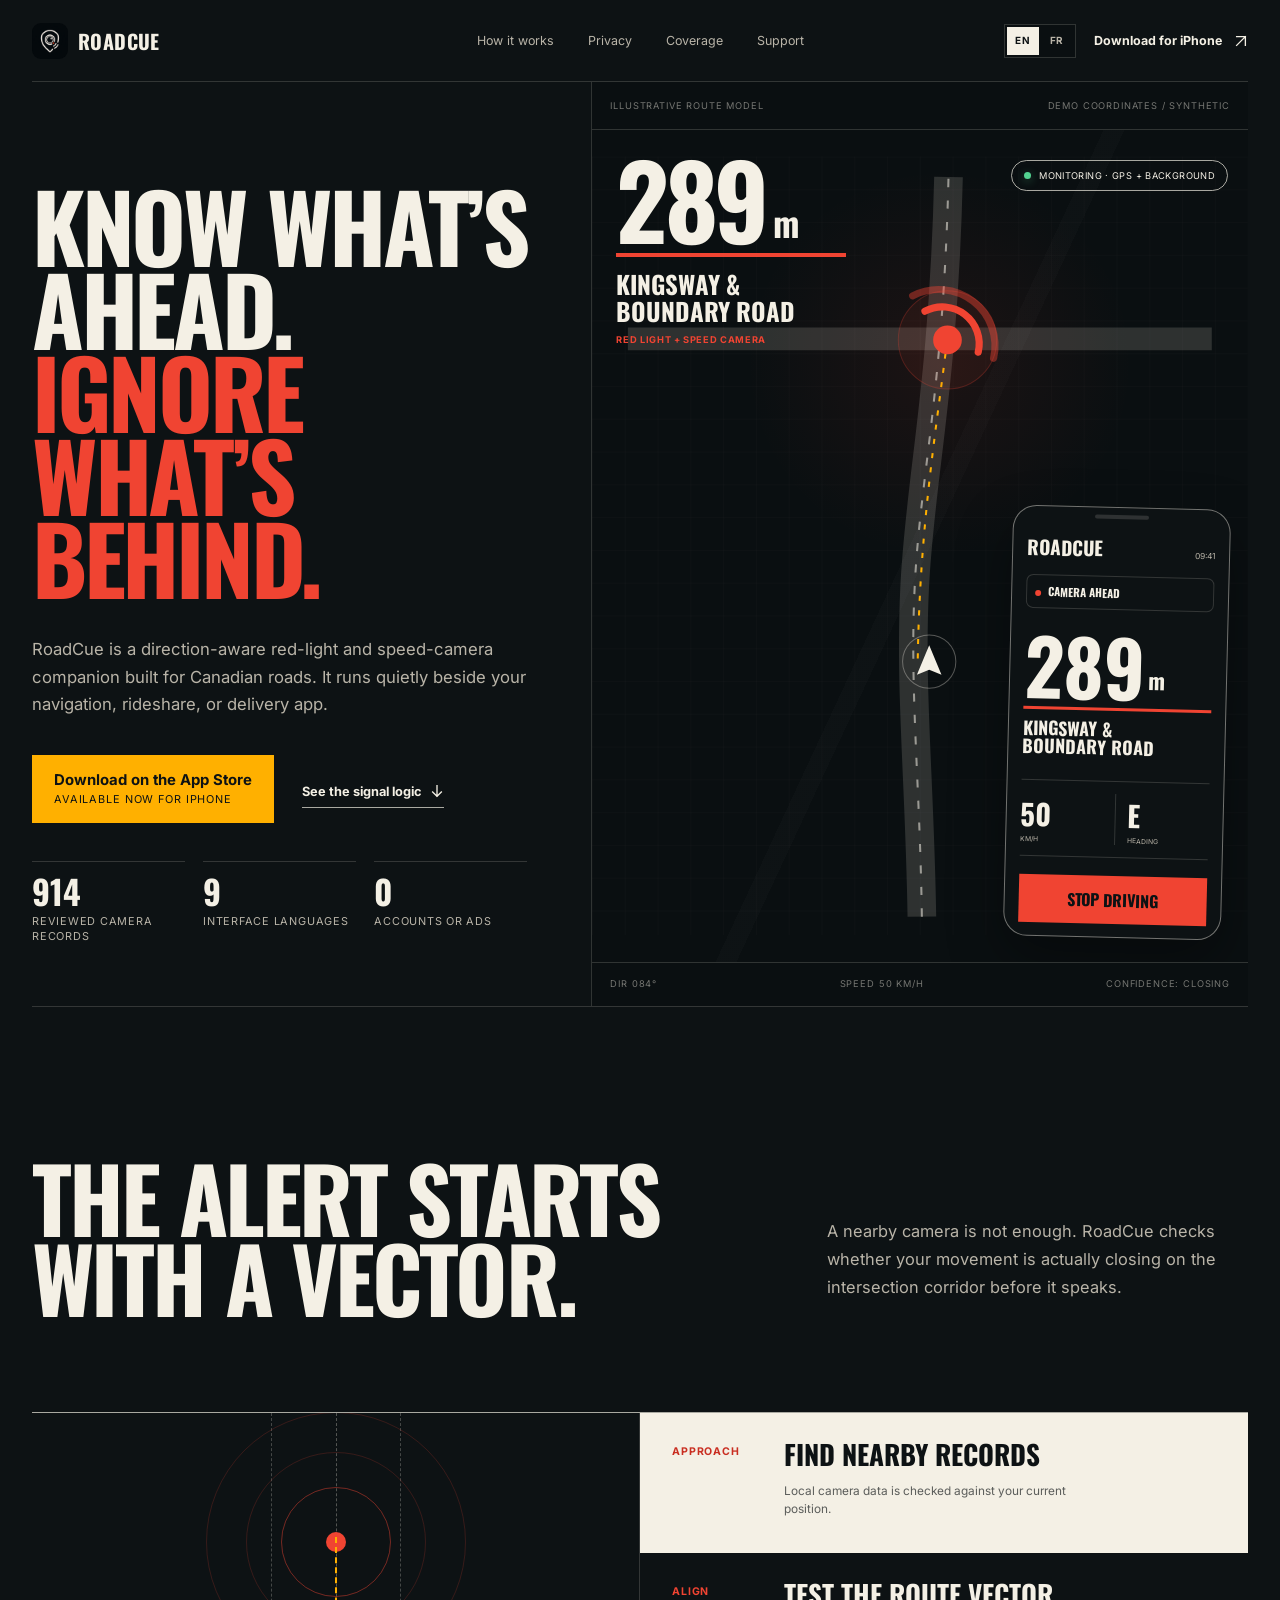
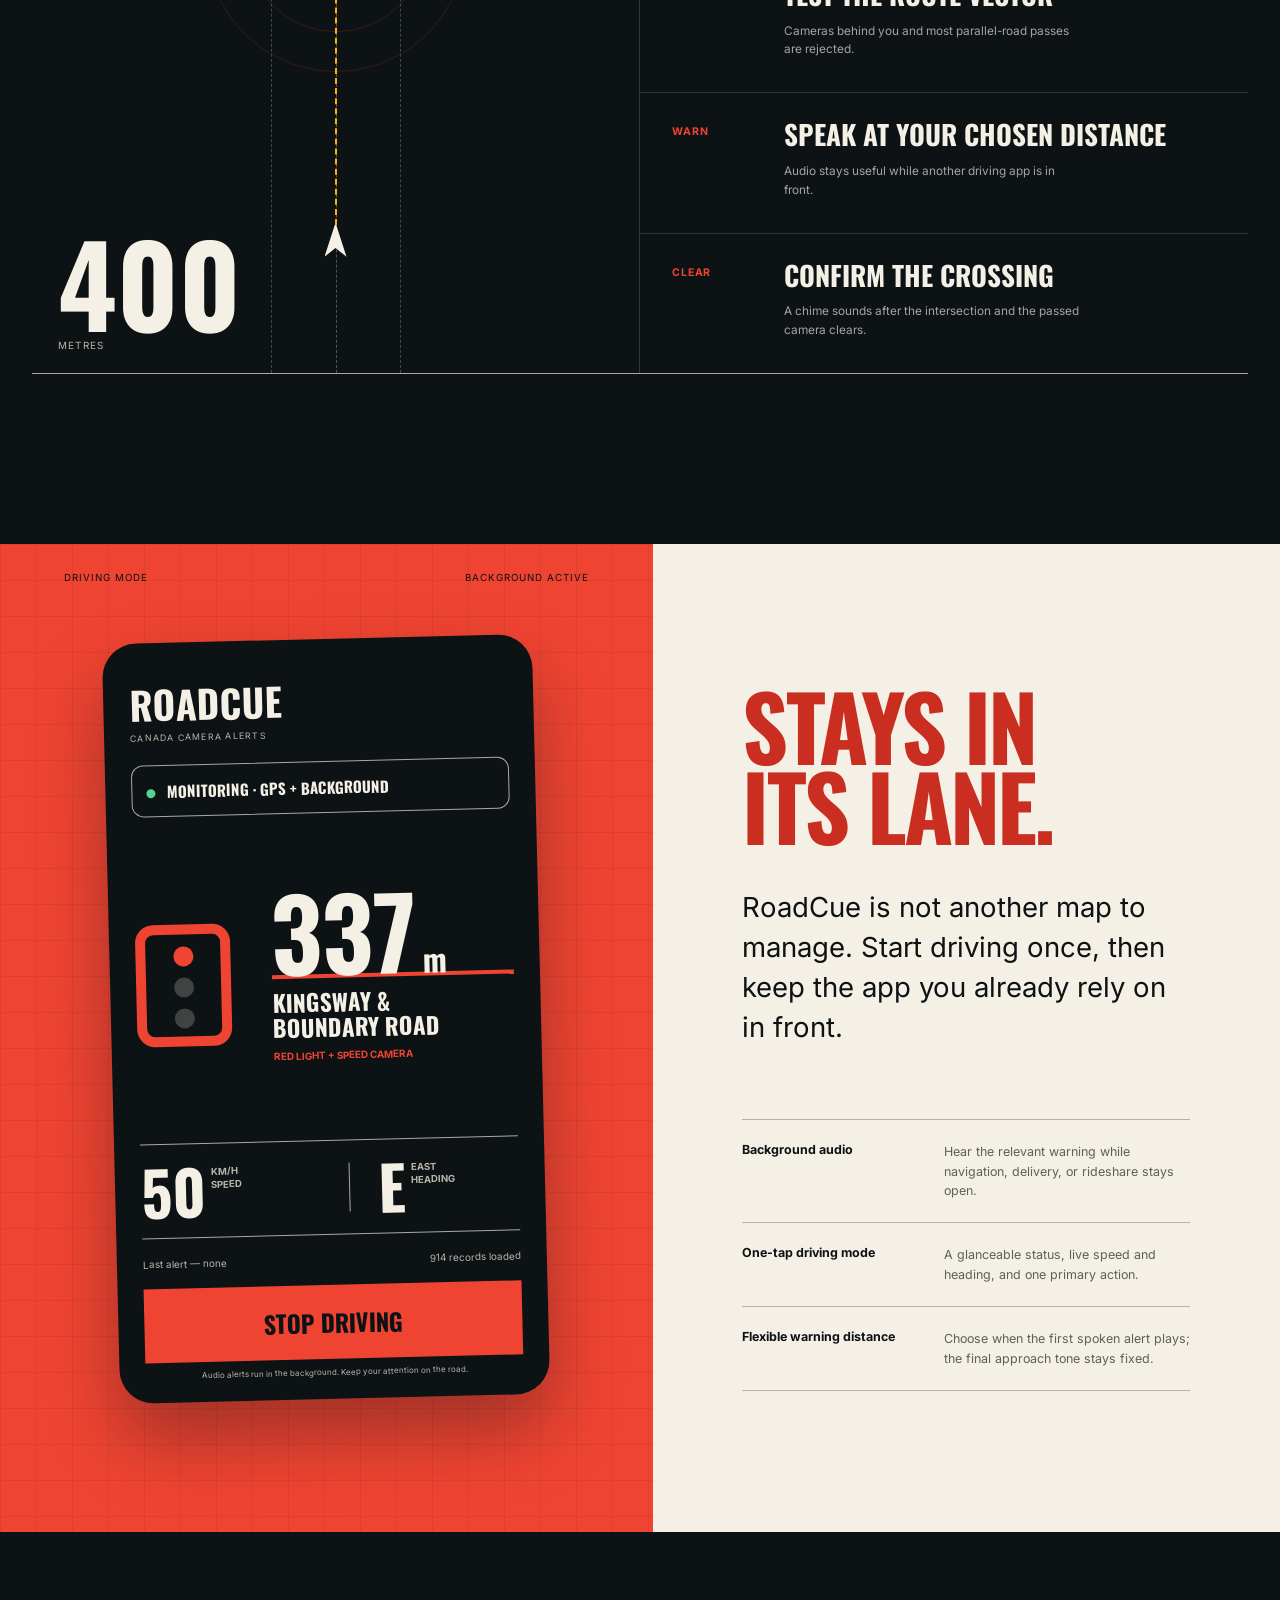
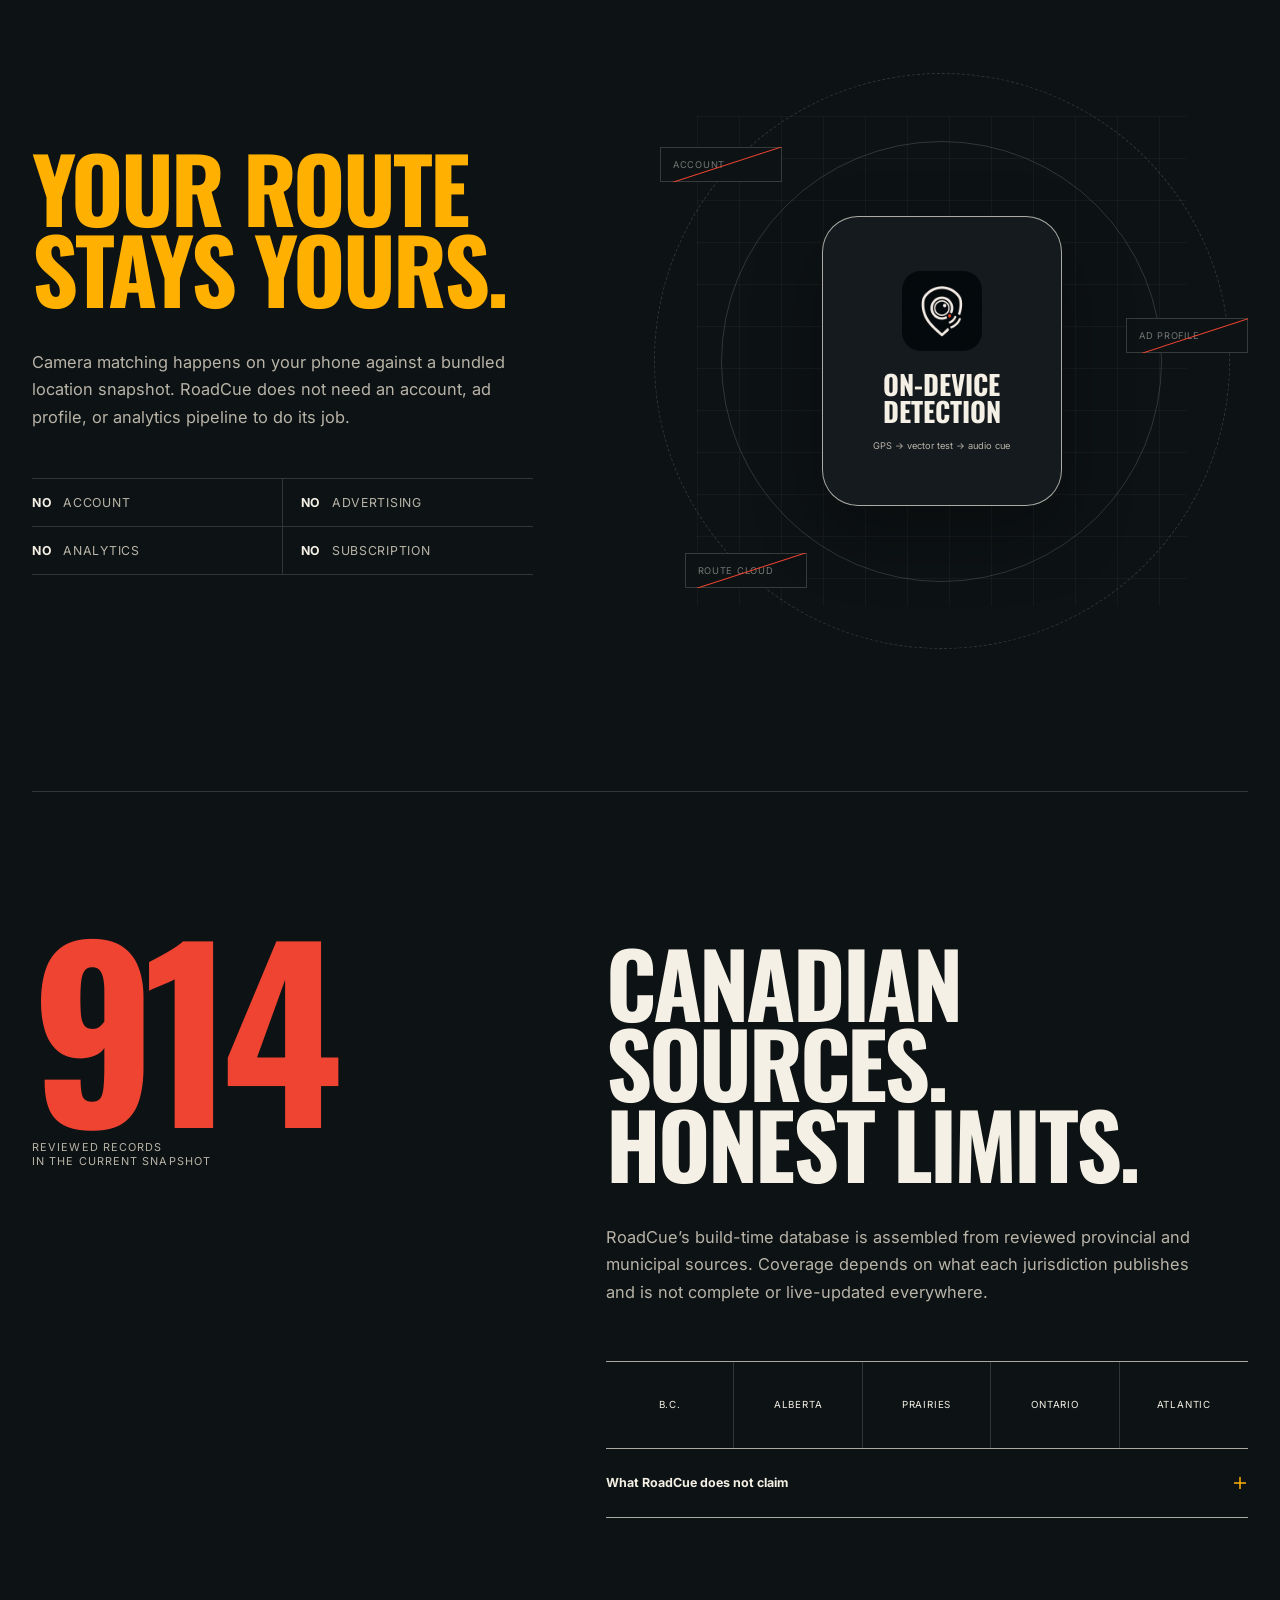
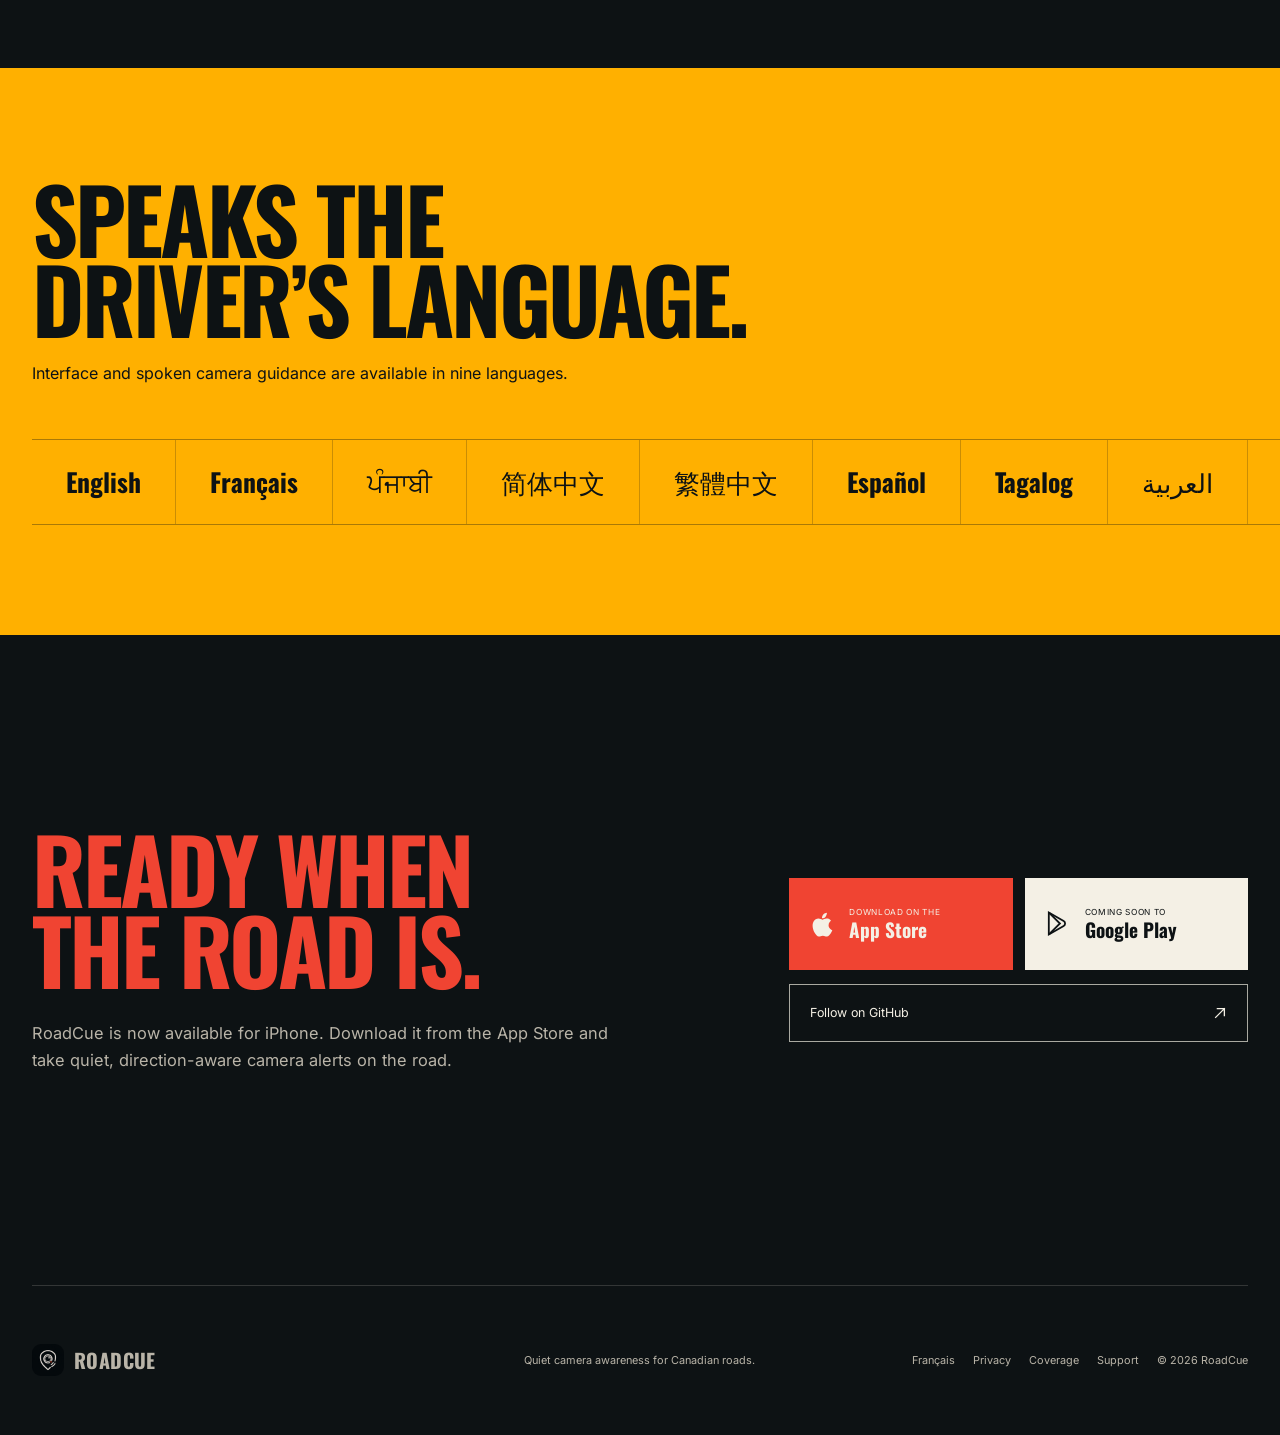
==== commit b3f6bb2c: "Track App Store downloads from website" ====
--- a/index.html
+++ b/index.html
@@ -94,7 +94,7 @@
           <a href="./" lang="en-CA" hreflang="en-CA" aria-current="page">EN</a>
           <a href="fr/" lang="fr-CA" hreflang="fr-CA">FR</a>
         </nav>
-        <a class="header-cta" href="https://apps.apple.com/us/app/roadcue-canada-camera-alerts/id6799356397" target="_blank" rel="noopener" aria-label="Download RoadCue on the App Store"><span>Download for iPhone</span> <svg class="arrow-icon" viewBox="0 0 16 16" aria-hidden="true"><path d="M3 3h10v10M13 3 3 13" /></svg></a>
+        <a class="header-cta" href="https://apps.apple.com/app/apple-store/id6799356397?pt=119288745&amp;ct=website_home_launch&amp;mt=8" target="_blank" rel="noopener" aria-label="Download RoadCue on the App Store"><span>Download for iPhone</span> <svg class="arrow-icon" viewBox="0 0 16 16" aria-hidden="true"><path d="M3 3h10v10M13 3 3 13" /></svg></a>
       </div>
     </header>
 
@@ -106,7 +106,7 @@
             RoadCue is a direction-aware red-light and speed-camera companion built for Canadian roads. It runs quietly beside your navigation, rideshare, or delivery app.
           </p>
           <div class="hero-actions">
-            <a class="button button-primary" href="https://apps.apple.com/us/app/roadcue-canada-camera-alerts/id6799356397" target="_blank" rel="noopener" aria-label="Download RoadCue on the App Store">
+            <a class="button button-primary" href="https://apps.apple.com/app/apple-store/id6799356397?pt=119288745&amp;ct=website_home_launch&amp;mt=8" target="_blank" rel="noopener" aria-label="Download RoadCue on the App Store">
               <span>Download on the App Store</span>
               <small>Available now for iPhone</small>
             </a>
@@ -300,7 +300,7 @@
         </div>
         <div class="launch-actions">
           <div class="launch-platforms" aria-label="RoadCue mobile platforms">
-            <a class="launch-platform launch-live" href="https://apps.apple.com/us/app/roadcue-canada-camera-alerts/id6799356397" target="_blank" rel="noopener" aria-label="Download RoadCue on the App Store">
+            <a class="launch-platform launch-live" href="https://apps.apple.com/app/apple-store/id6799356397?pt=119288745&amp;ct=website_home_launch&amp;mt=8" target="_blank" rel="noopener" aria-label="Download RoadCue on the App Store">
               <svg viewBox="0 0 24 24" aria-hidden="true"><path d="M16.7 13.3c0-2.2 1.8-3.3 1.9-3.4-1-1.5-2.7-1.7-3.3-1.7-1.4-.1-2.7.8-3.4.8-.7 0-1.8-.8-3-.8-1.5 0-3 .9-3.8 2.3-1.6 2.8-.4 7 1.2 9.3.8 1.1 1.7 2.4 2.9 2.3 1.2 0 1.6-.7 3.1-.7 1.4 0 1.8.7 3.1.7 1.3 0 2.1-1.1 2.9-2.3.9-1.3 1.3-2.6 1.3-2.7-.1 0-2.9-1.1-2.9-3.8ZM14.4 6.7c.6-.8 1.1-1.9 1-3-.9 0-2.1.6-2.8 1.4-.6.7-1.1 1.8-1 2.9 1 .1 2.1-.5 2.8-1.3Z" /></svg>
               <span><small>DOWNLOAD ON THE</small>App Store</span>
             </a>
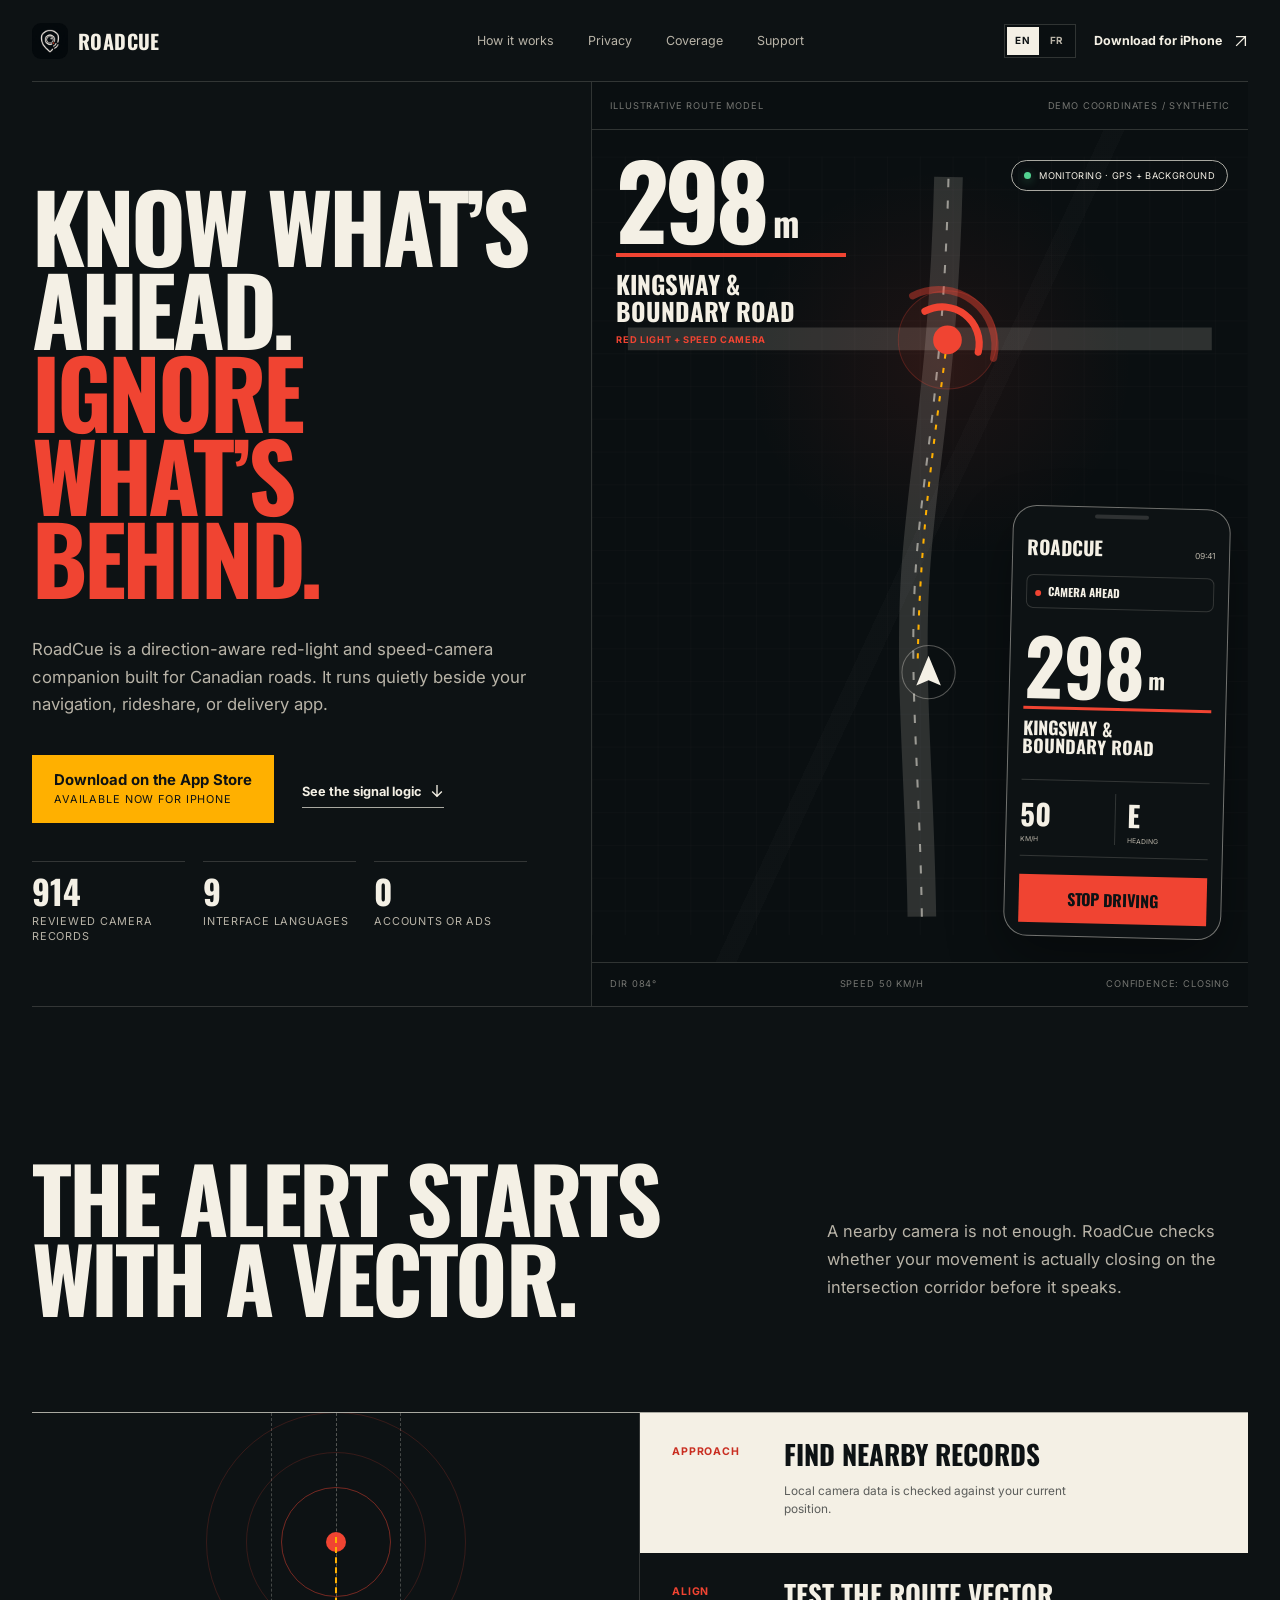
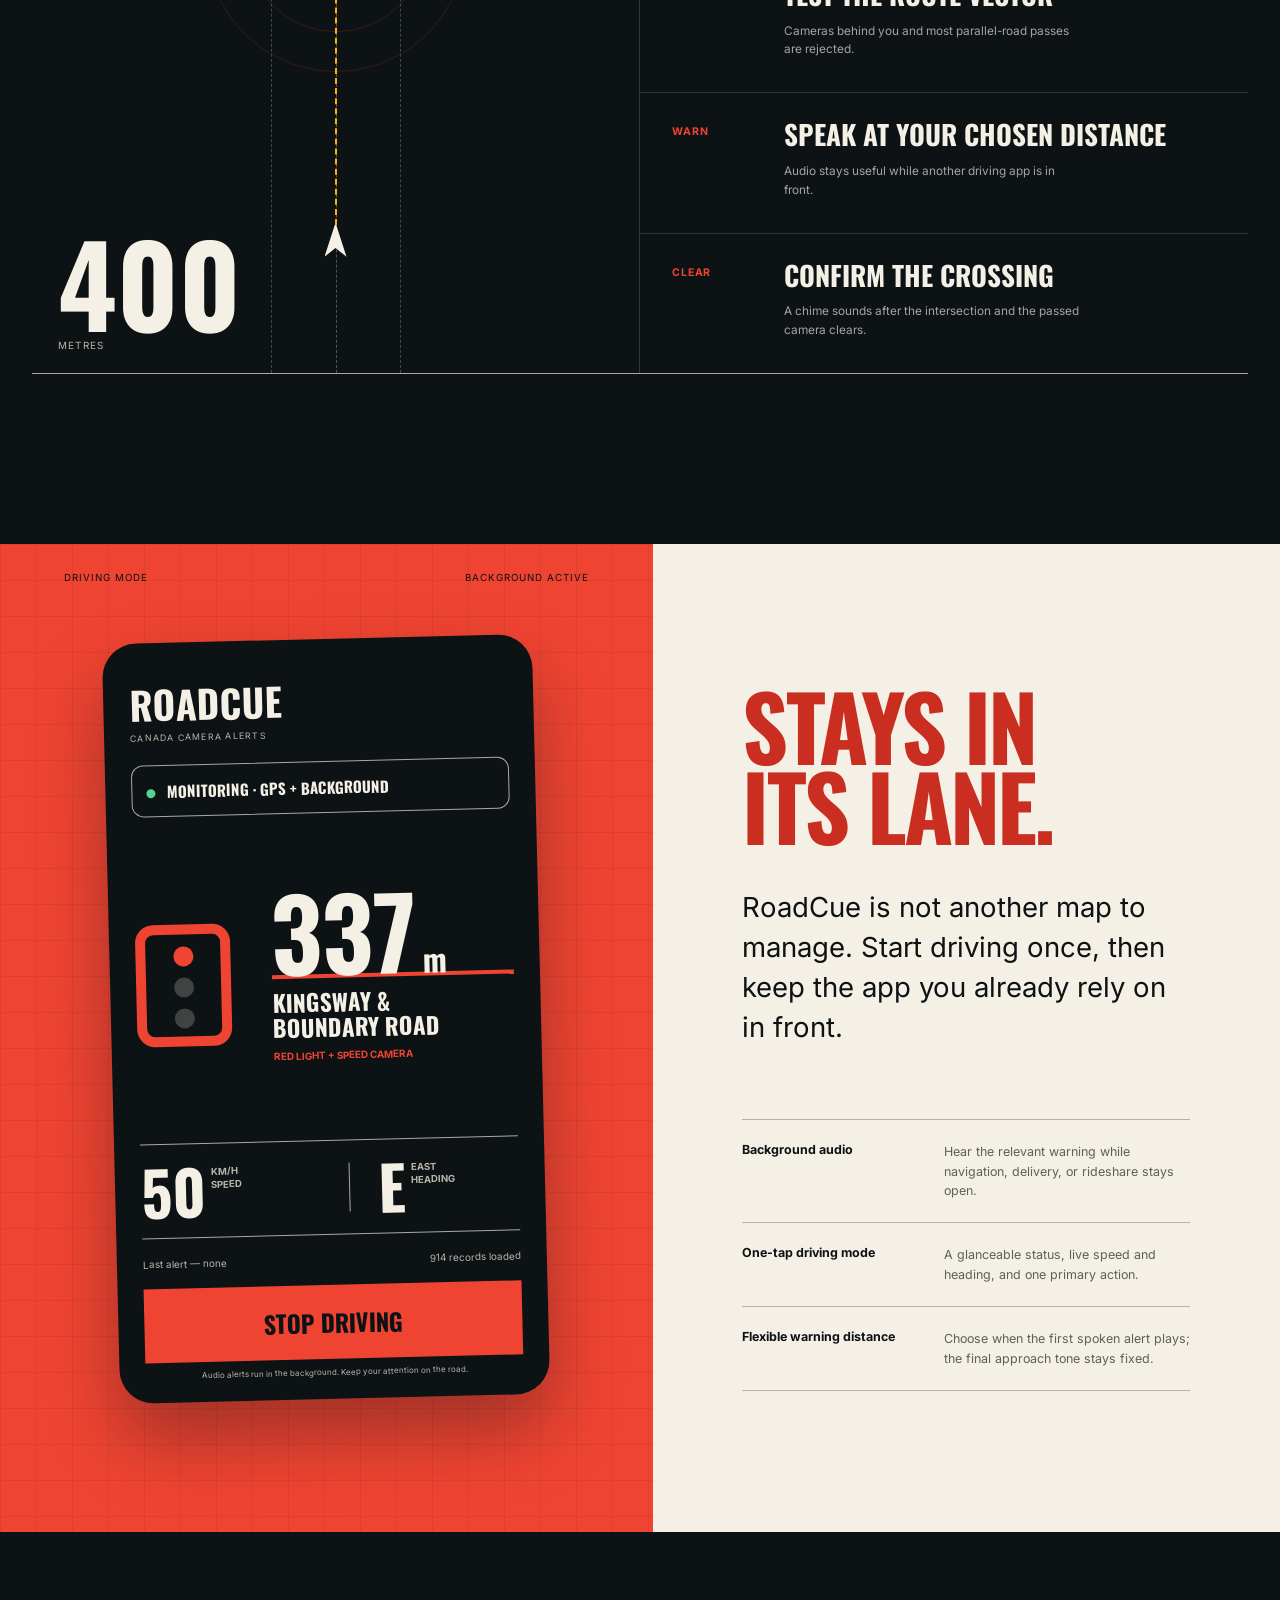
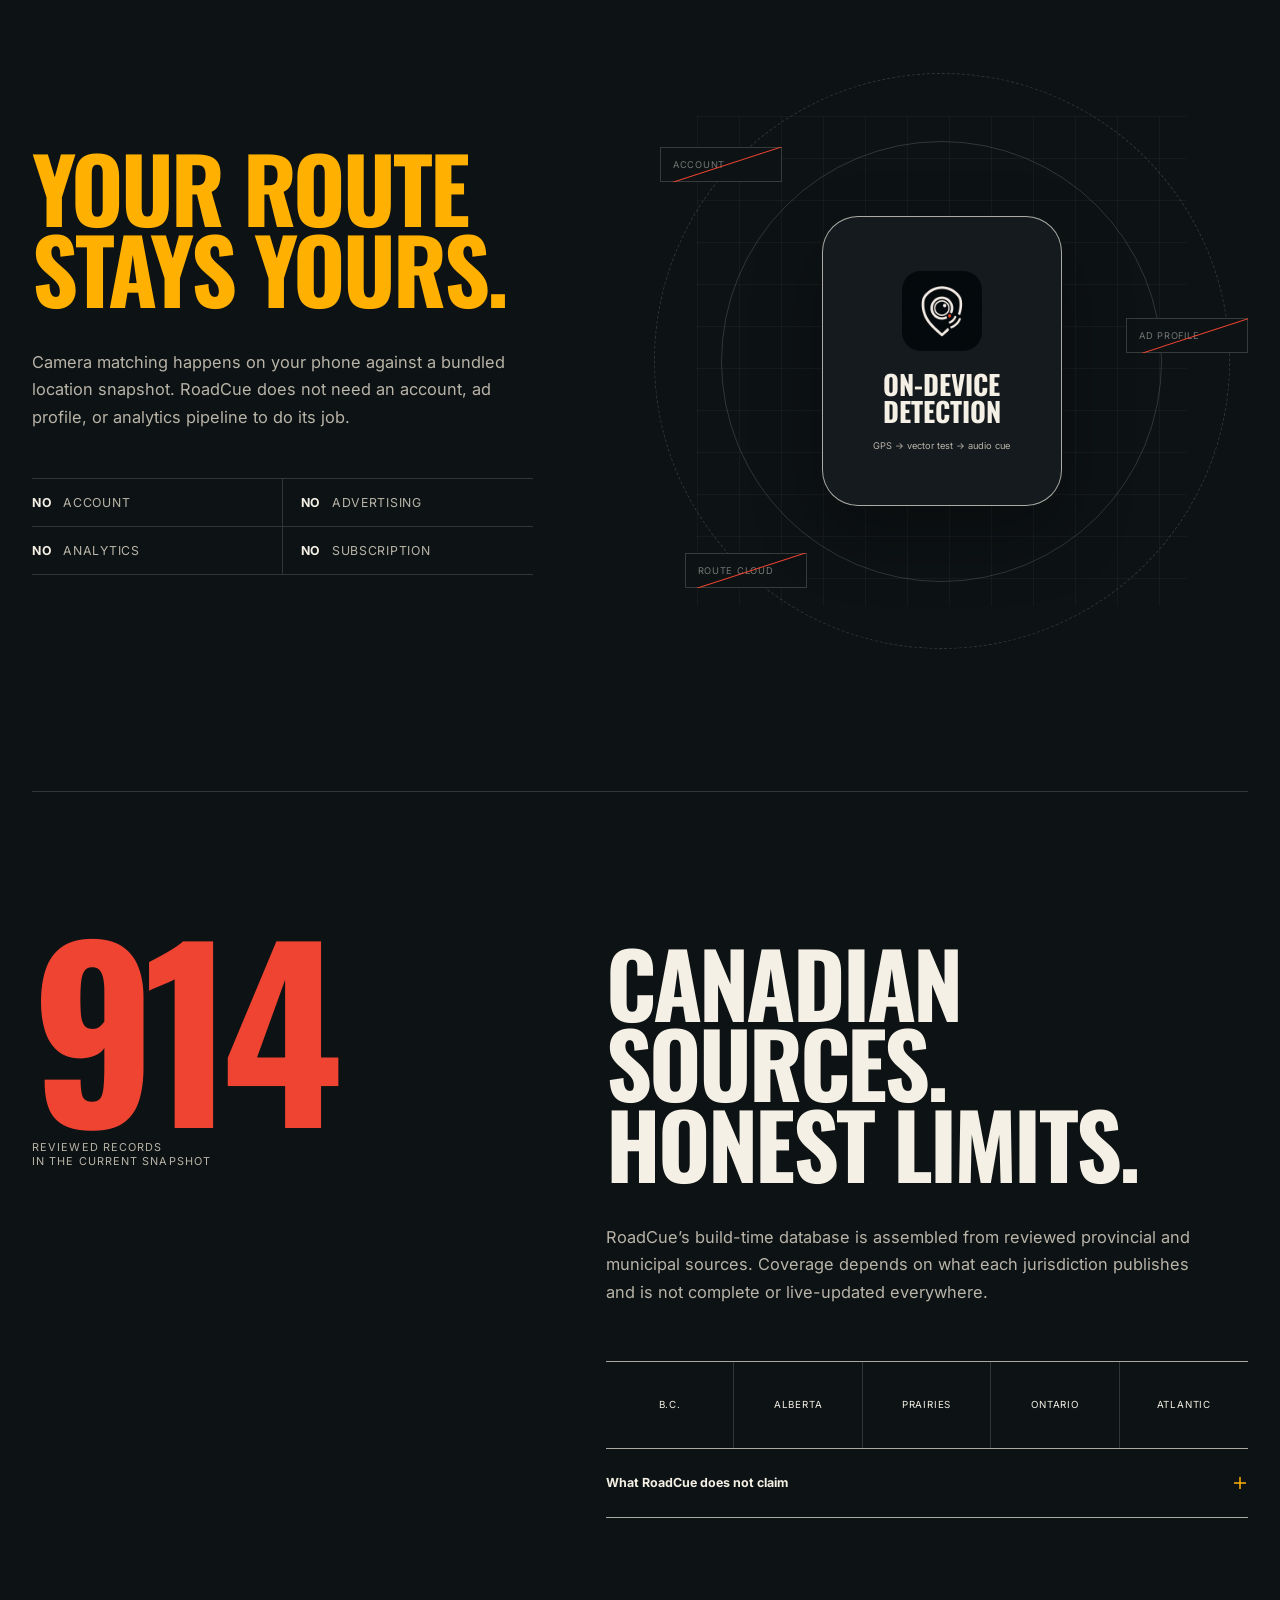
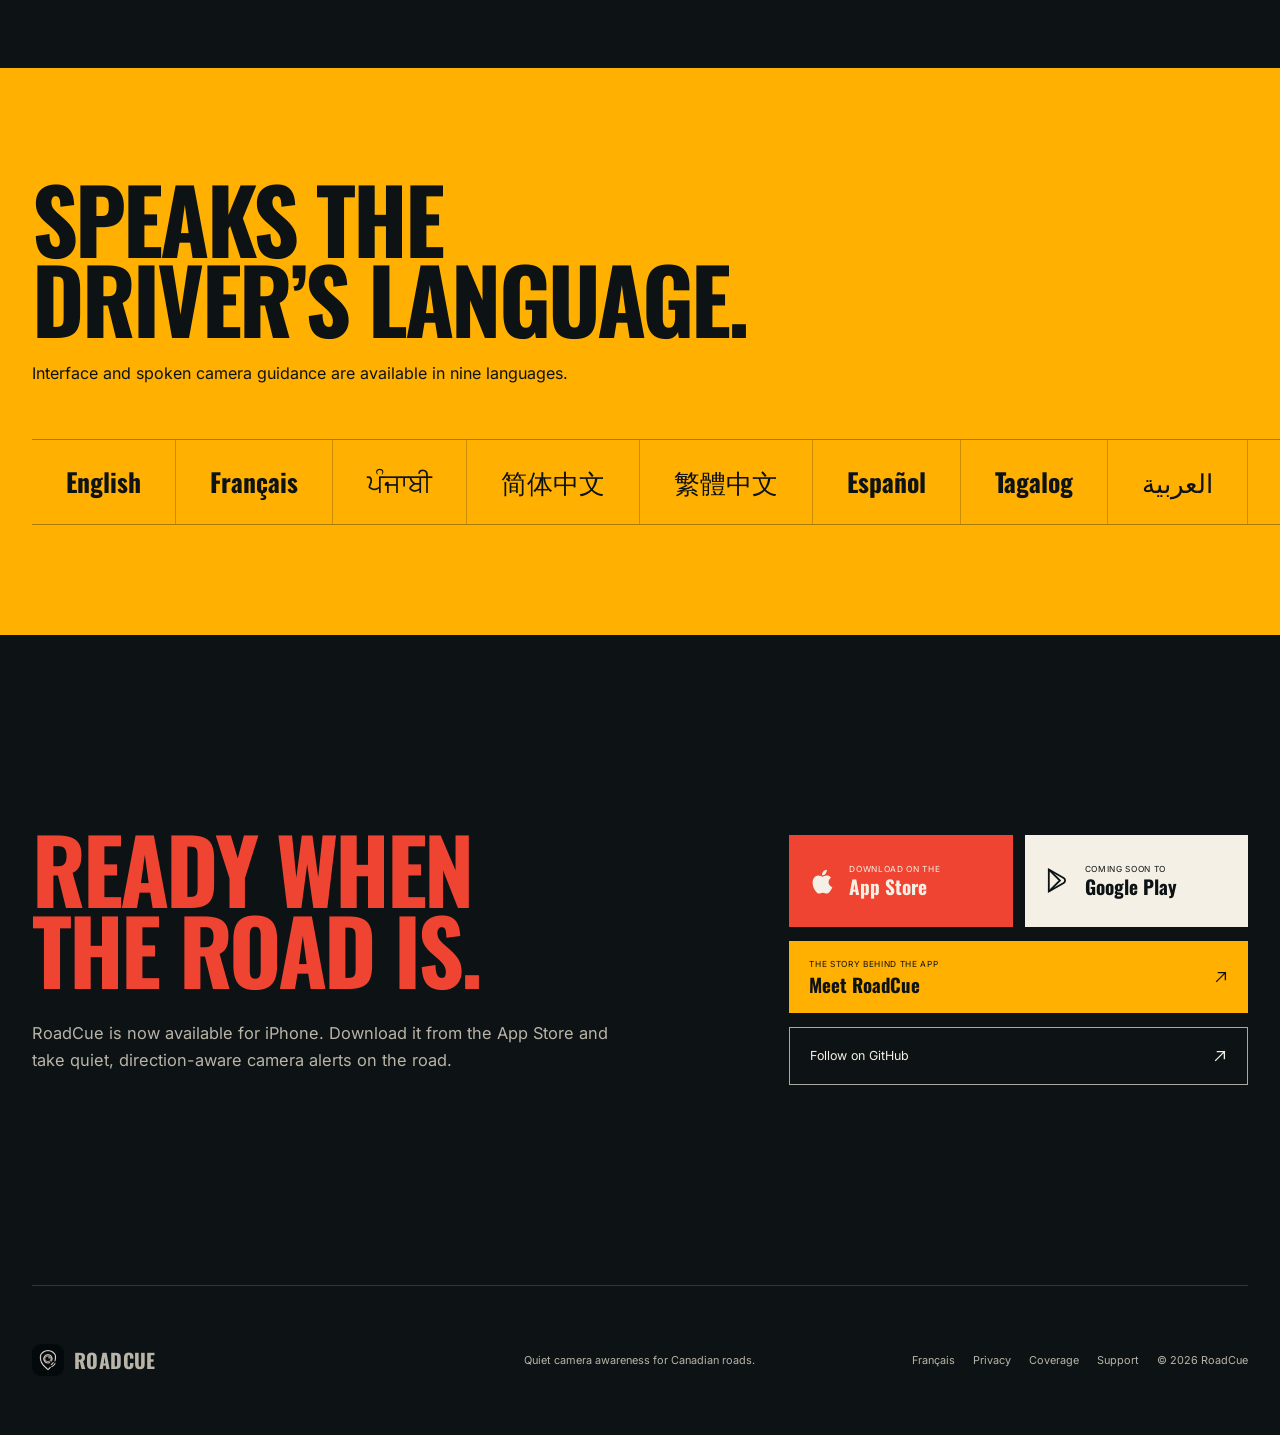
==== commit 8bf51ead: "Feature RoadCue launch story" ====
--- a/index.html
+++ b/index.html
@@ -20,7 +20,7 @@
     <link rel="manifest" href="site.webmanifest" />
     <link rel="preload" href="assets/oswald-700.ttf" as="font" type="font/ttf" crossorigin />
     <link rel="preload" href="assets/inter-regular.ttf" as="font" type="font/ttf" crossorigin />
-    <link rel="stylesheet" href="styles.css?v=20260811" />
+    <link rel="stylesheet" href="styles.css?v=20260827-story" />
 
     <meta property="og:type" content="website" />
     <meta property="og:locale" content="en_CA" />
@@ -309,6 +309,10 @@
               <span><small>COMING SOON TO</small>Google Play</span>
             </span>
           </div>
+          <a class="story-link" href="https://medium.com/@kevinmok/meet-roadcue-direction-aware-camera-alerts-for-canadian-drivers-889148ebf2de" target="_blank" rel="noopener" aria-label="Read the RoadCue launch story on Medium">
+            <span><small>THE STORY BEHIND THE APP</small>Meet RoadCue</span>
+            <svg class="arrow-icon" viewBox="0 0 16 16" aria-hidden="true"><path d="M3 13 13 3M5 3h8v8" /></svg>
+          </a>
           <a class="github-link" href="https://github.com/mightyjuke/driver-companion-public">Follow on GitHub <svg class="arrow-icon" viewBox="0 0 16 16" aria-hidden="true"><path d="M3 13 13 3M5 3h8v8" /></svg></a>
         </div>
       </section>
--- a/styles.css
+++ b/styles.css
@@ -260,6 +260,11 @@
 .launch-live { background: var(--red); color: var(--bone); text-decoration: none; transition: background 180ms ease-out, color 180ms ease-out; }
 .launch-live:hover { background: var(--amber); color: var(--canvas); }
 .launch-pending { background: var(--bone); color: var(--canvas); }
+.story-link { min-height: 72px; background: var(--amber); color: var(--canvas); display: flex; align-items: center; justify-content: space-between; gap: 18px; padding: 14px 20px; text-decoration: none; transition: background 180ms ease-out, transform 180ms ease-out; }
+.story-link:hover { background: #ffc33b; transform: translateY(-2px); }
+.story-link > span { font-family: var(--display); font-size: 1.18rem; line-height: 1; }
+.story-link small { display: block; font-family: var(--body); font-size: .52rem; letter-spacing: .08em; margin-bottom: 6px; }
+.story-link .arrow-icon { flex: 0 0 auto; }
 .github-link { min-height: 58px; border: 1px solid var(--line); display: flex; align-items: center; justify-content: space-between; padding: 0 20px; text-decoration: none; font-size: .78rem; transition: background 180ms ease-out, color 180ms ease-out; }
 .github-link:hover { background: var(--bone); color: var(--canvas); }
 .site-footer { width: var(--page); min-height: 150px; margin: 0 auto; border-top: 1px solid var(--line-muted); display: grid; grid-template-columns: 1fr 1fr 1fr; align-items: center; font-size: .68rem; color: var(--bone-muted); }
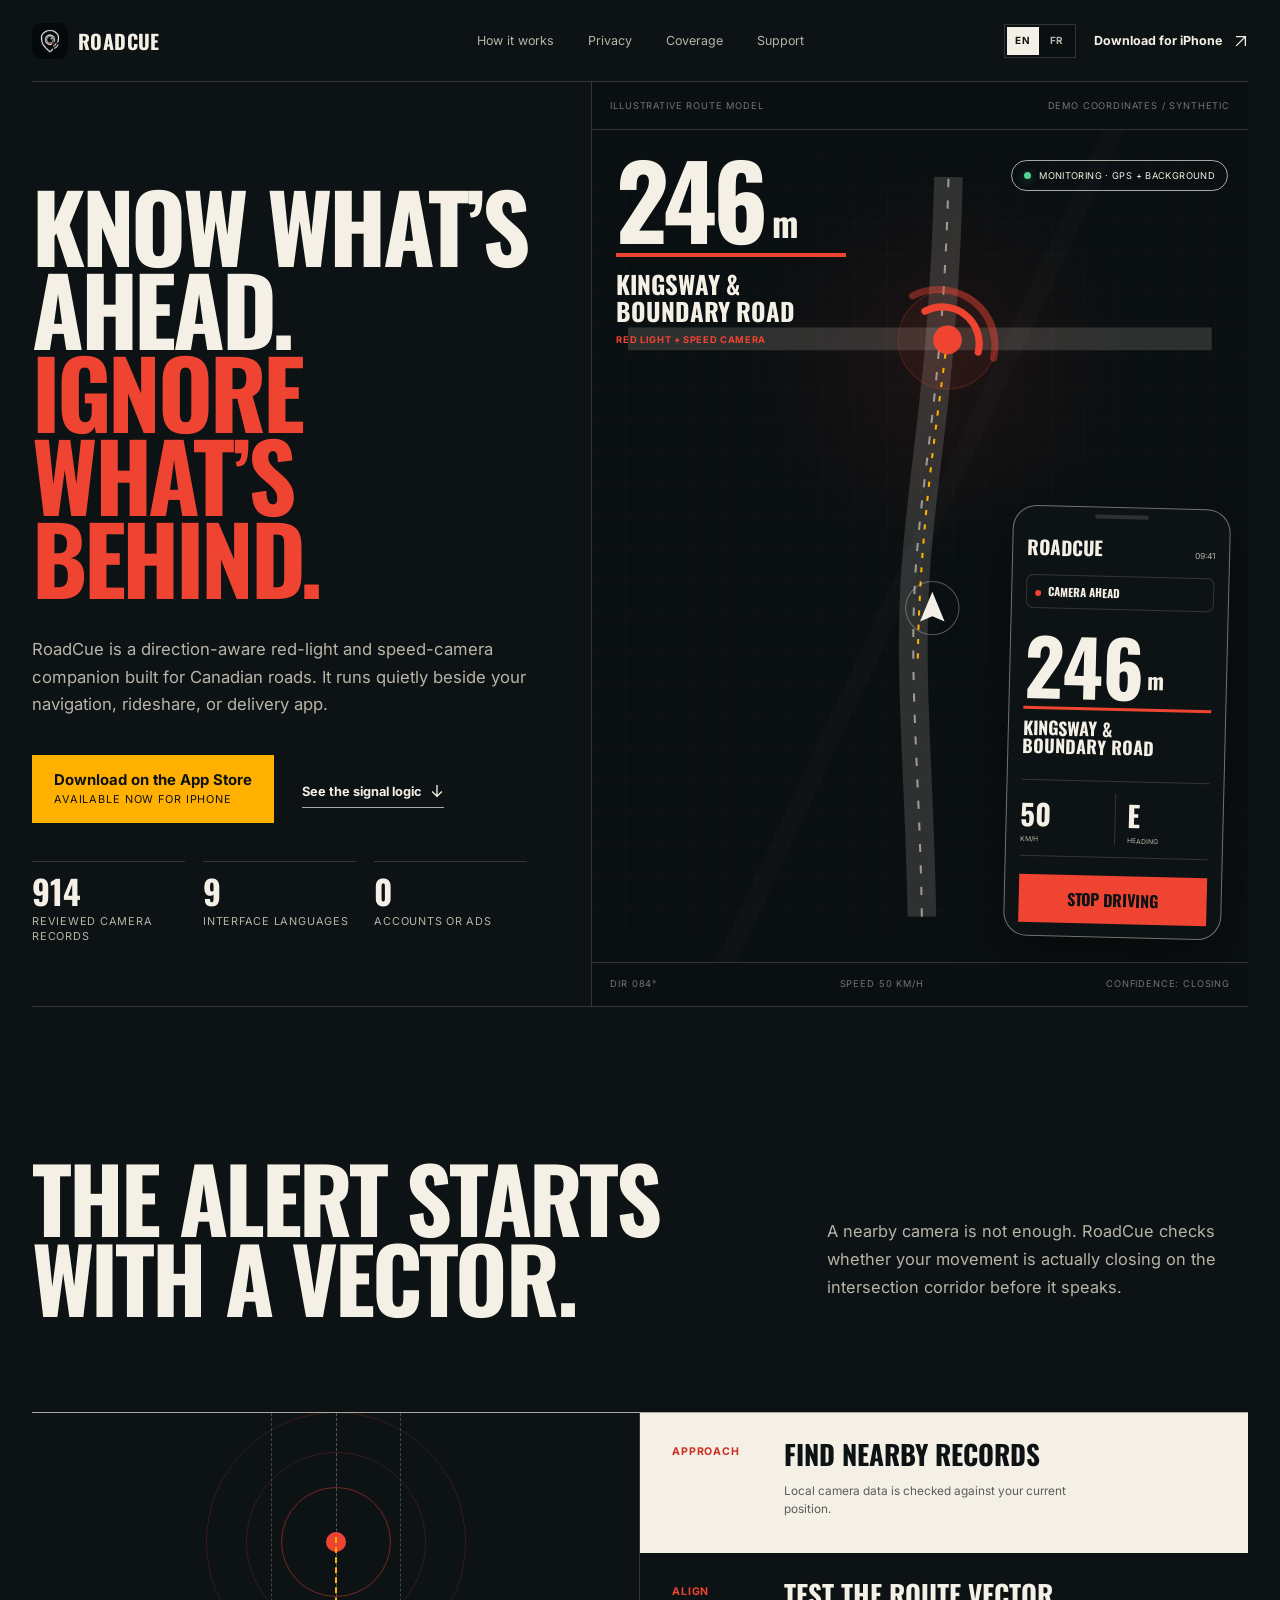
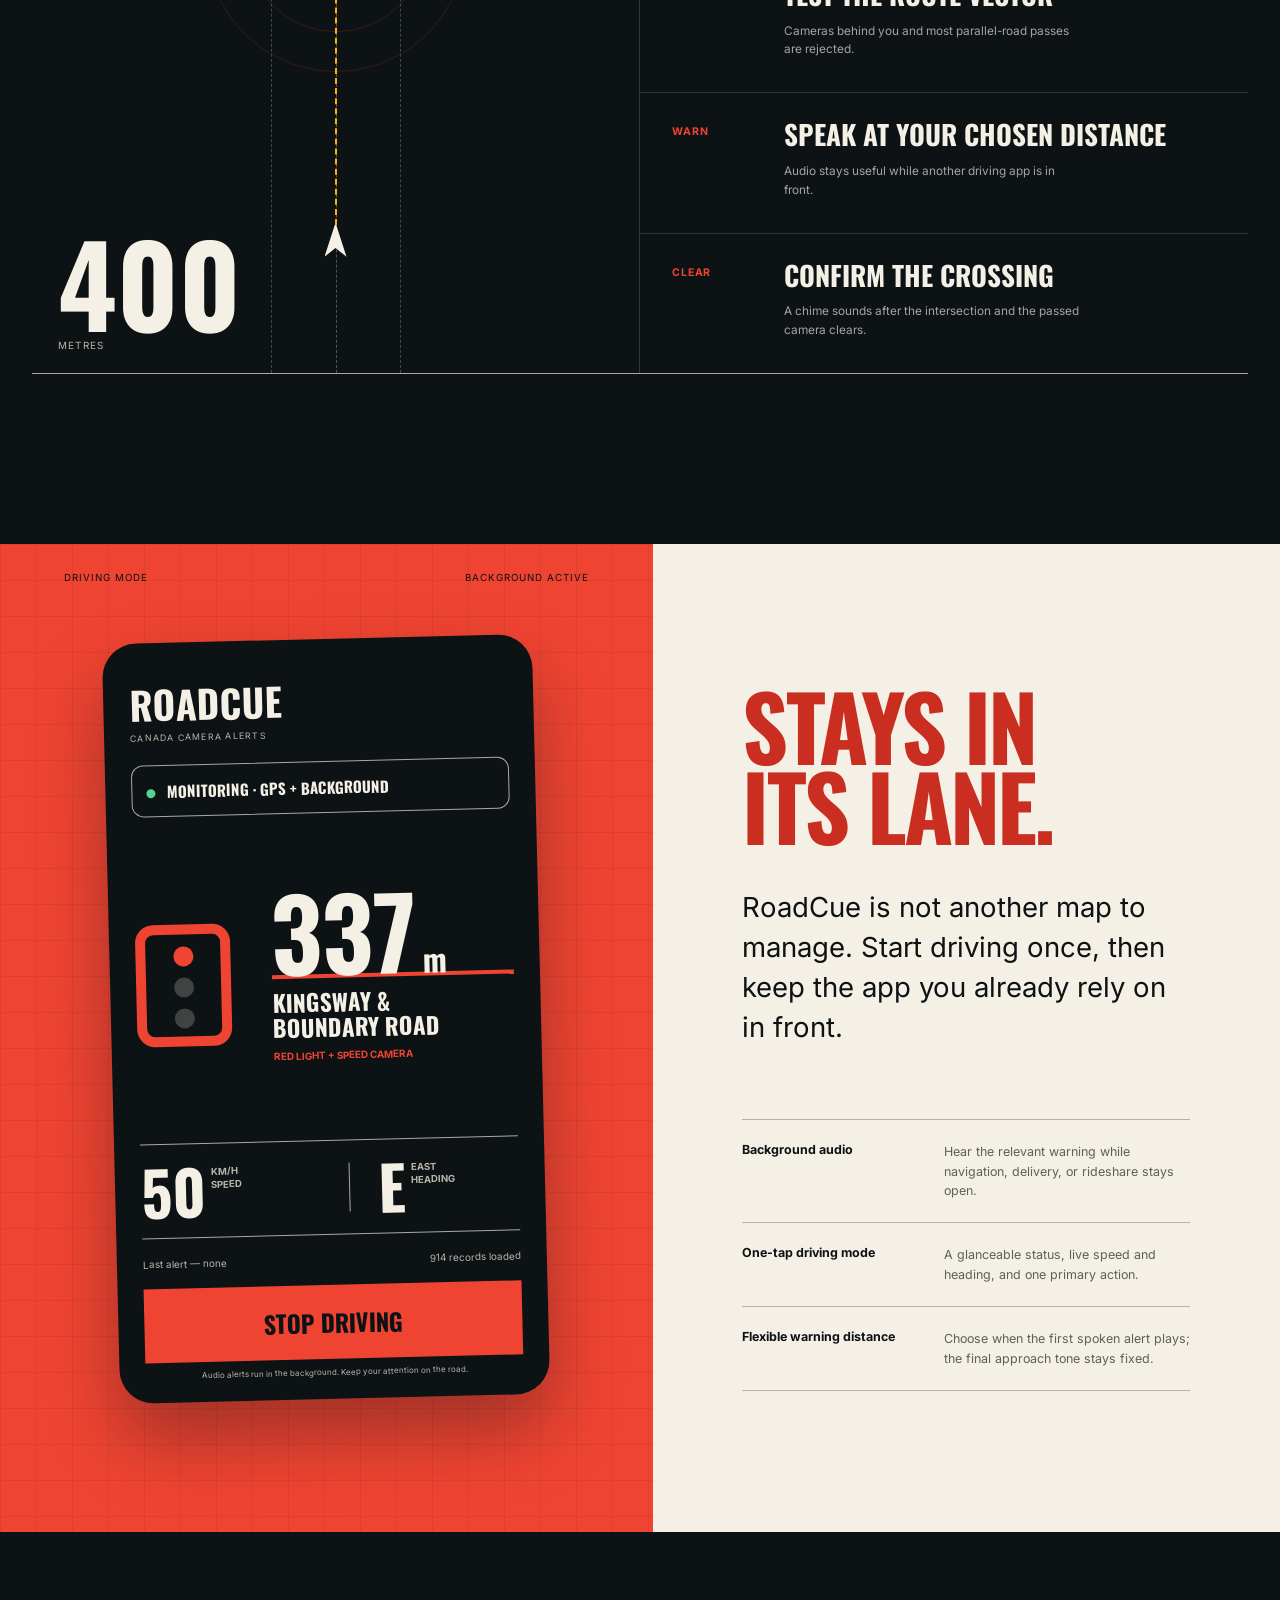
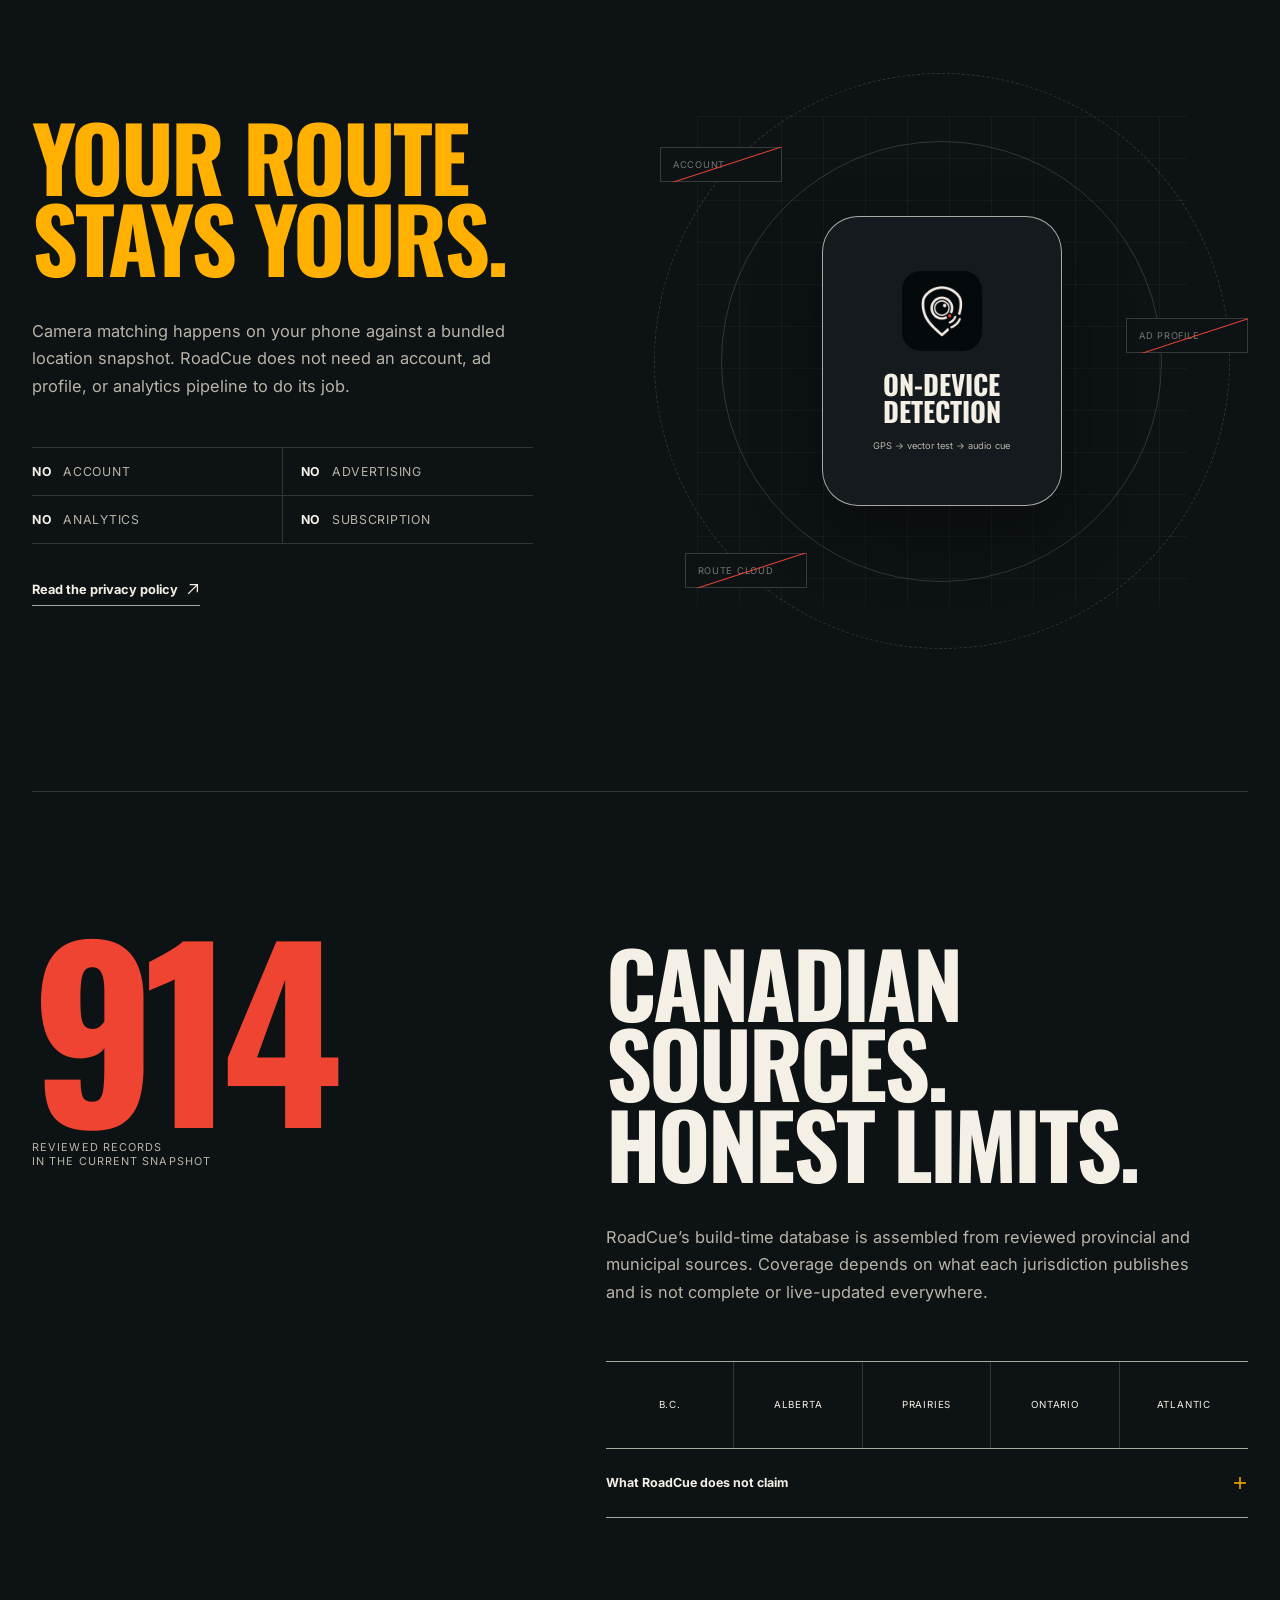
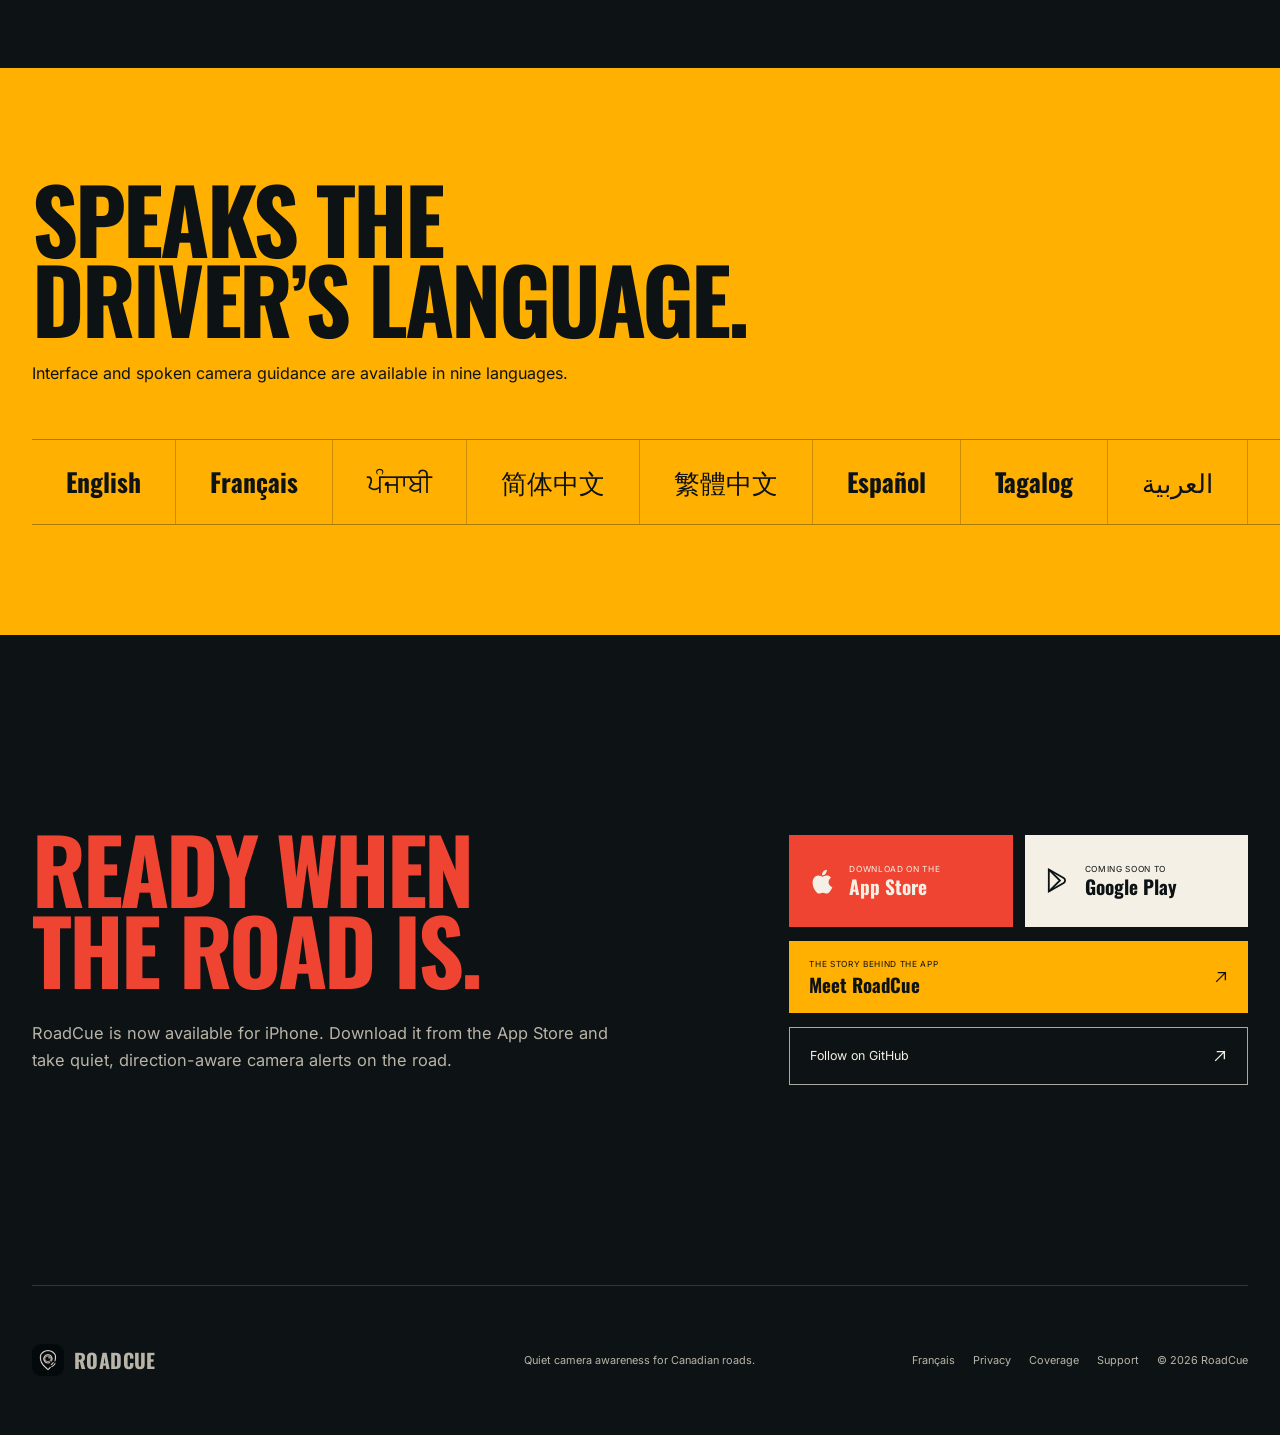
==== commit 20416157: "Add RoadCue privacy policy page" ====
--- a/index.html
+++ b/index.html
@@ -85,7 +85,7 @@
       </a>
       <nav class="nav-links" aria-label="Primary navigation">
         <a href="#how-it-works">How it works</a>
-        <a href="#privacy">Privacy</a>
+        <a href="privacy/">Privacy</a>
         <a href="#coverage">Coverage</a>
         <a href="support/">Support</a>
       </nav>
@@ -251,6 +251,7 @@
             <span><strong>NO</strong> analytics</span>
             <span><strong>NO</strong> subscription</span>
           </div>
+          <a class="text-link" href="privacy/">Read the privacy policy <svg class="arrow-icon" viewBox="0 0 16 16" aria-hidden="true"><path d="M3 13 13 3M5 3h8v8" /></svg></a>
         </div>
 
         <div class="privacy-diagram" aria-label="Diagram showing route detection contained on the phone">
@@ -321,7 +322,7 @@
     <footer class="site-footer">
       <a class="brand" href="#top"><img src="assets/roadcue-icon-192.png" width="32" height="32" alt="" /><span>ROADCUE</span></a>
       <p>Quiet camera awareness for Canadian roads.</p>
-      <div><a href="fr/" lang="fr-CA" hreflang="fr-CA">Français</a><a href="#privacy">Privacy</a><a href="#coverage">Coverage</a><a href="support/">Support</a><span>© <span data-year></span> RoadCue</span></div>
+      <div><a href="fr/" lang="fr-CA" hreflang="fr-CA">Français</a><a href="privacy/">Privacy</a><a href="#coverage">Coverage</a><a href="support/">Support</a><span>© <span data-year></span> RoadCue</span></div>
     </footer>
 
     <script src="script.js?v=20260811" defer></script>
--- a/styles.css
+++ b/styles.css
@@ -212,6 +212,7 @@
 .zero-list span:nth-child(odd) { border-right: 1px solid var(--line-muted); }
 .zero-list span:nth-child(even) { padding-left: 18px; }
 .zero-list strong { color: var(--bone); margin-right: 8px; }
+.privacy-copy > .text-link { width: max-content; margin-top: 24px; }
 .privacy-diagram { aspect-ratio: 1; position: relative; display: grid; place-items: center; }
 .privacy-diagram::before { content: ""; position: absolute; inset: 10%; background: linear-gradient(rgba(244,240,229,.04) 1px, transparent 1px), linear-gradient(90deg, rgba(244,240,229,.04) 1px, transparent 1px); background-size: 42px 42px; }
 .device-core { position: relative; z-index: 3; width: 240px; height: 290px; border: 1px solid var(--line); border-radius: 36px; background: var(--canvas-raised); display: flex; flex-direction: column; align-items: center; justify-content: center; box-shadow: 0 28px 70px rgba(0,0,0,.3); }
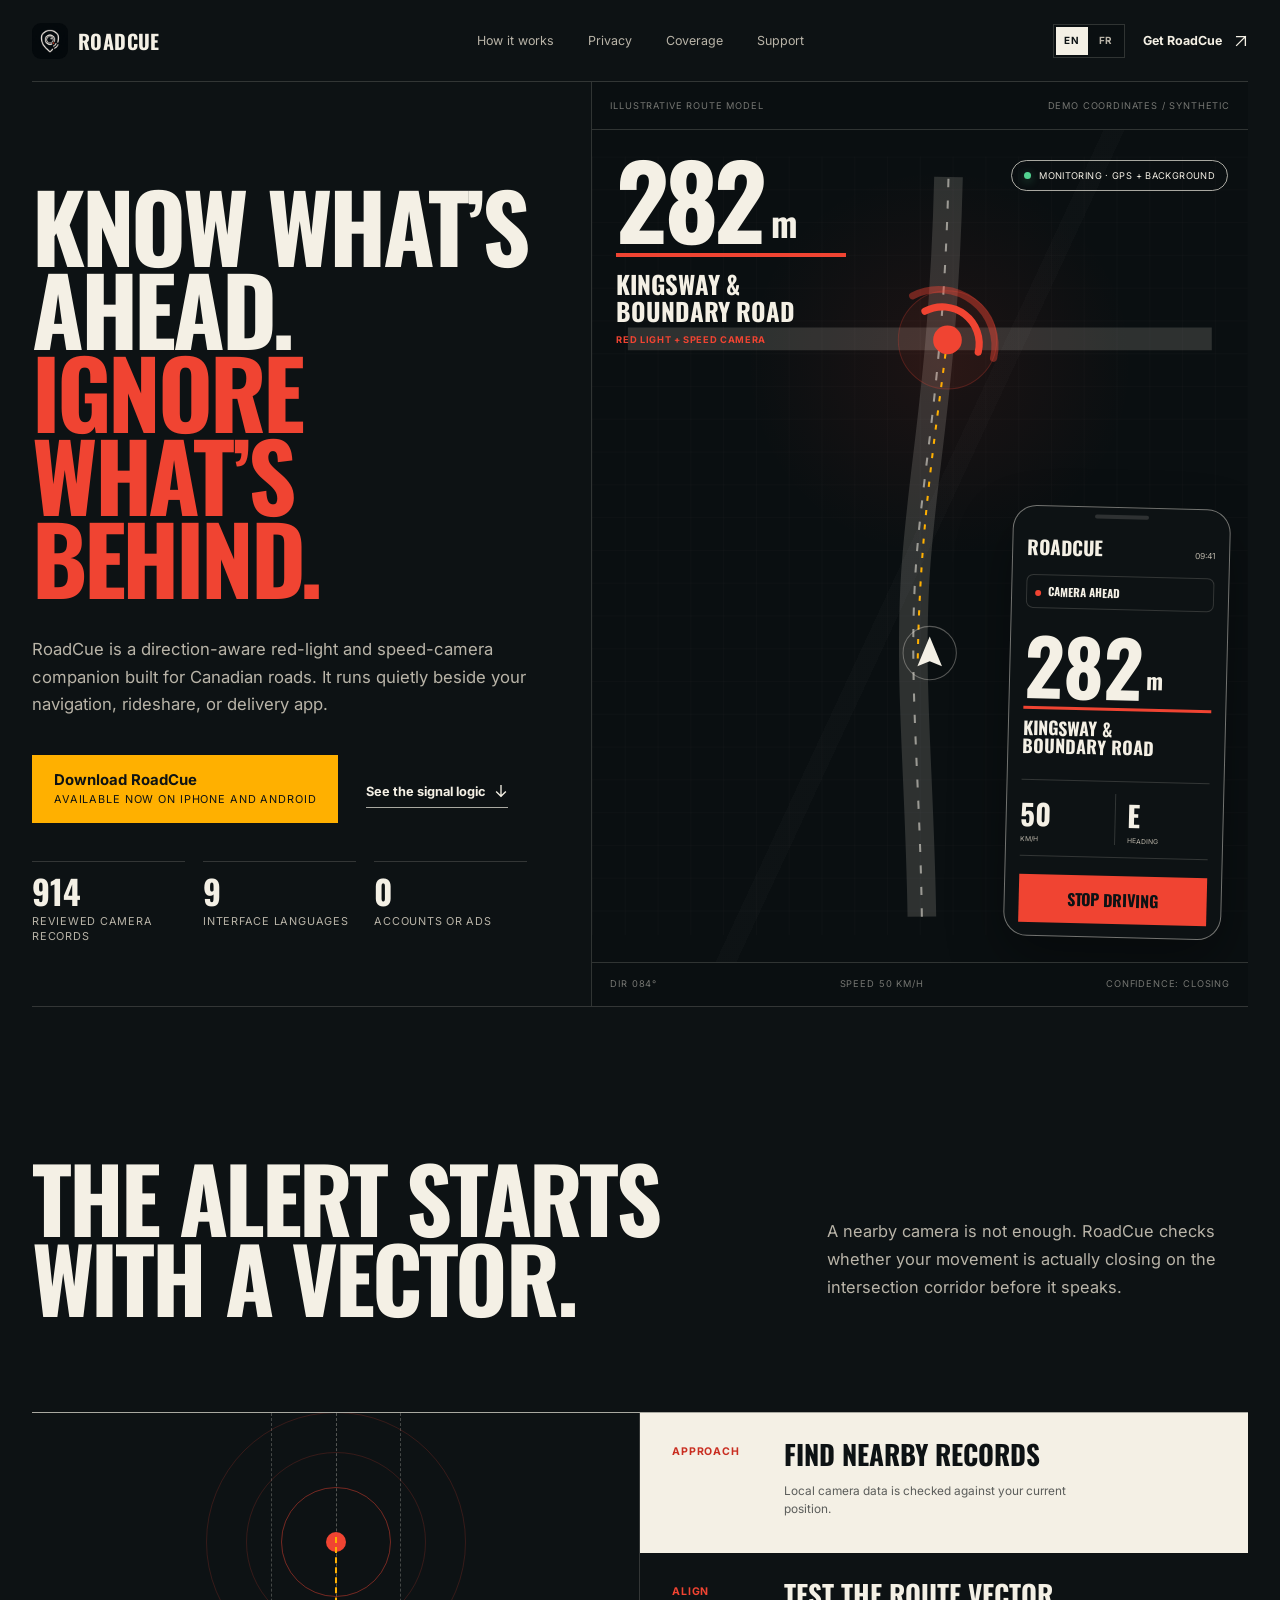
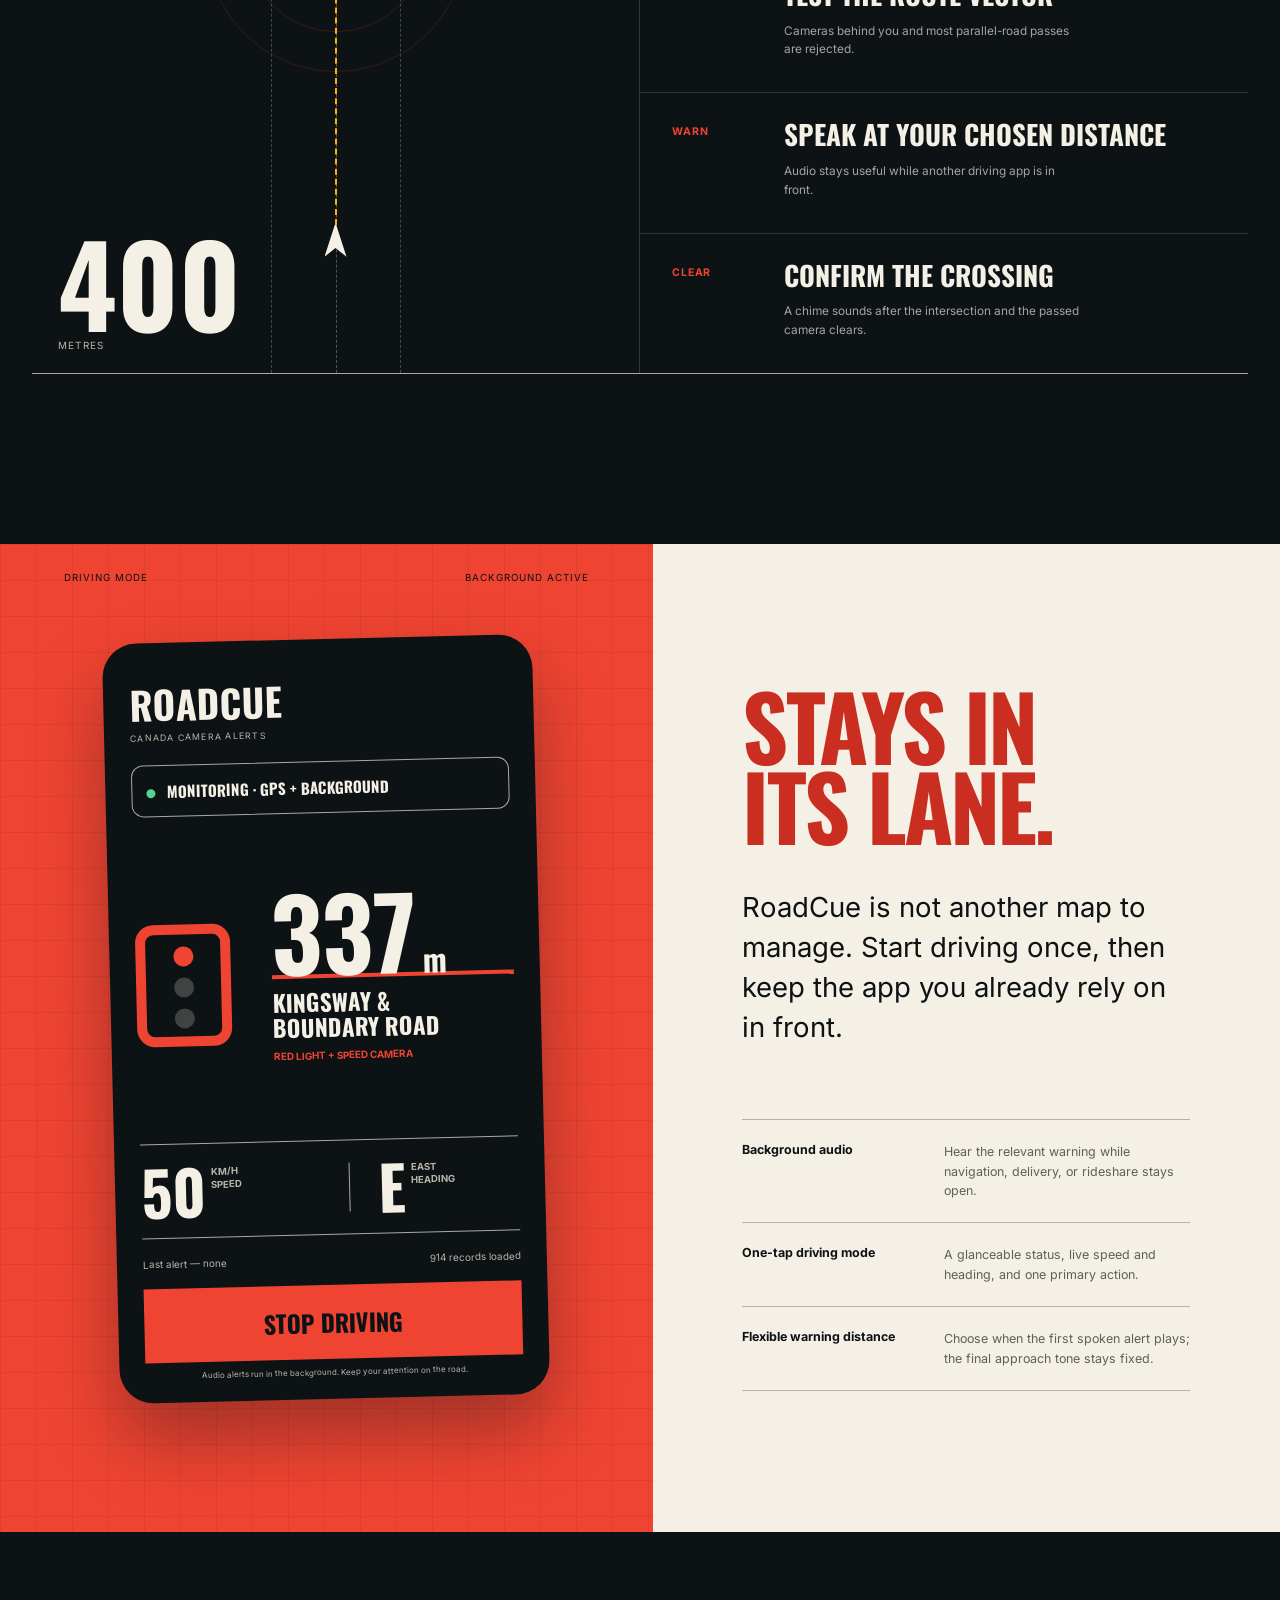
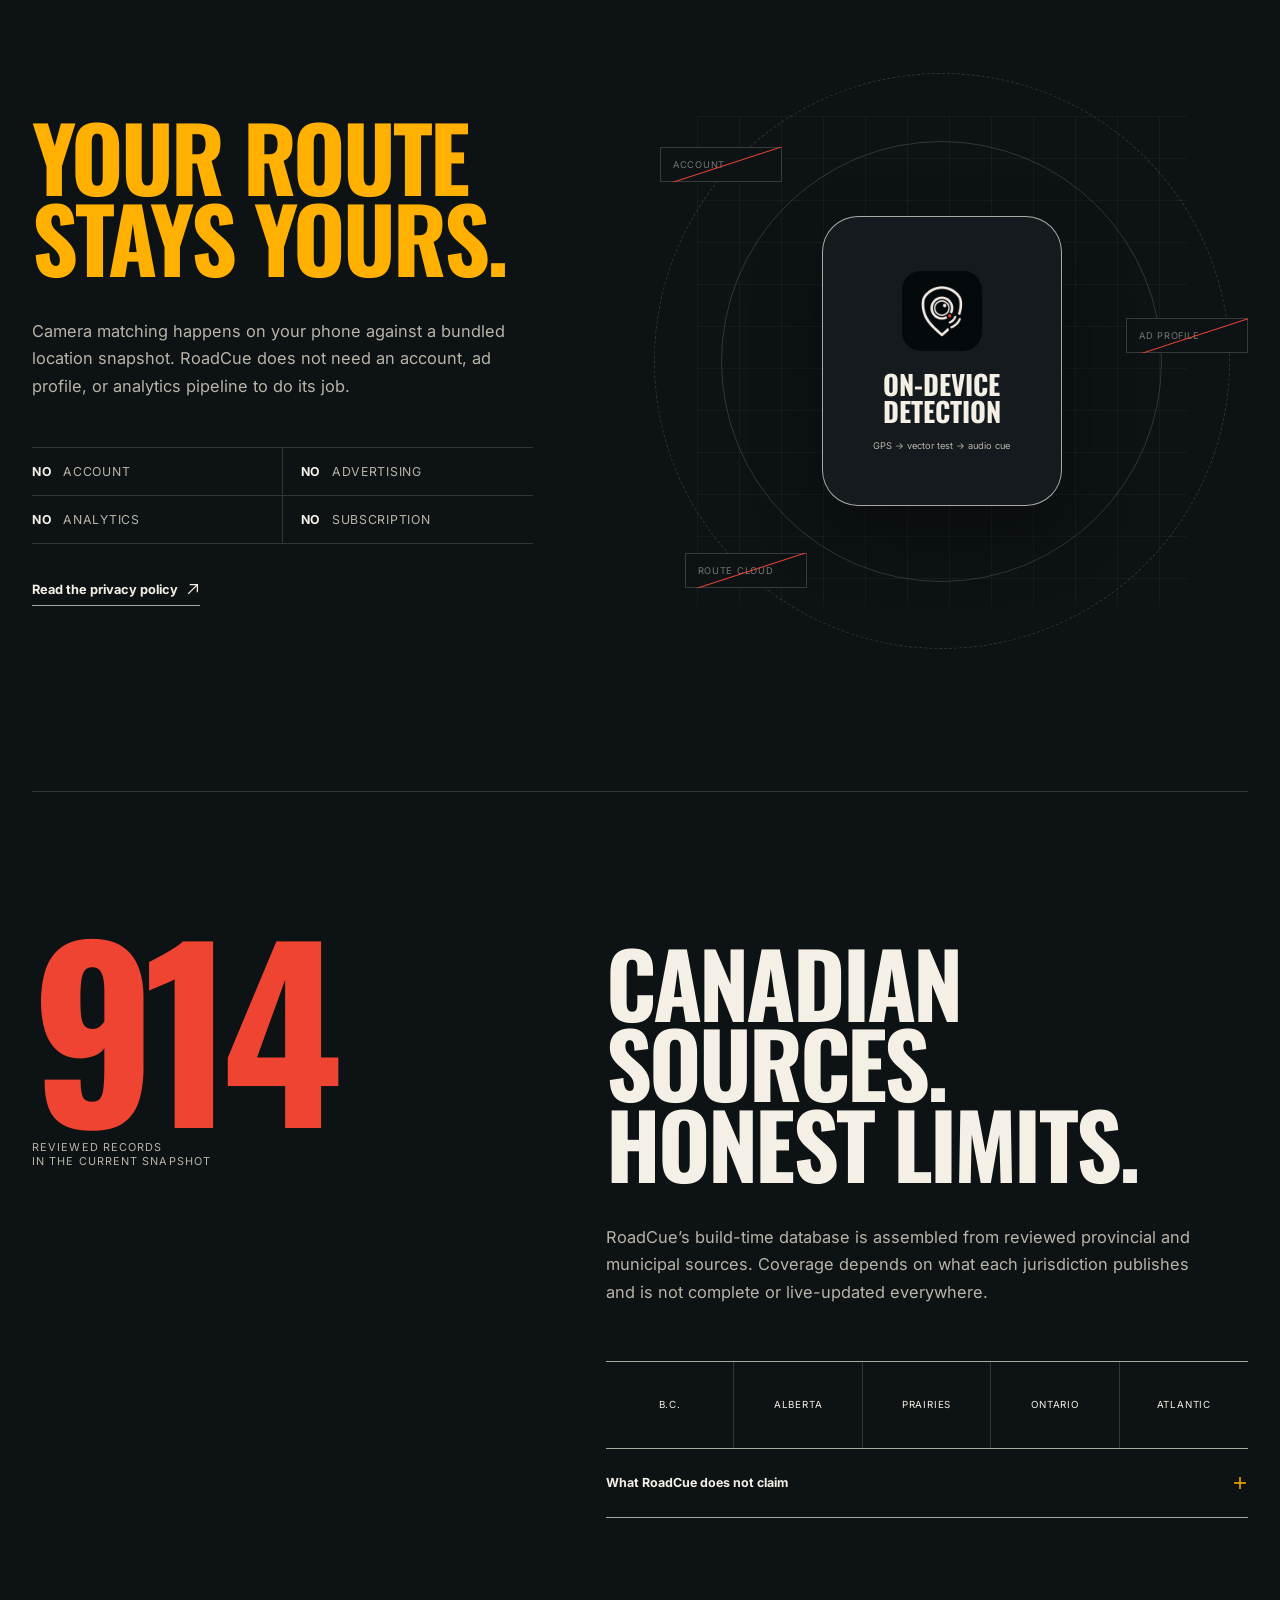
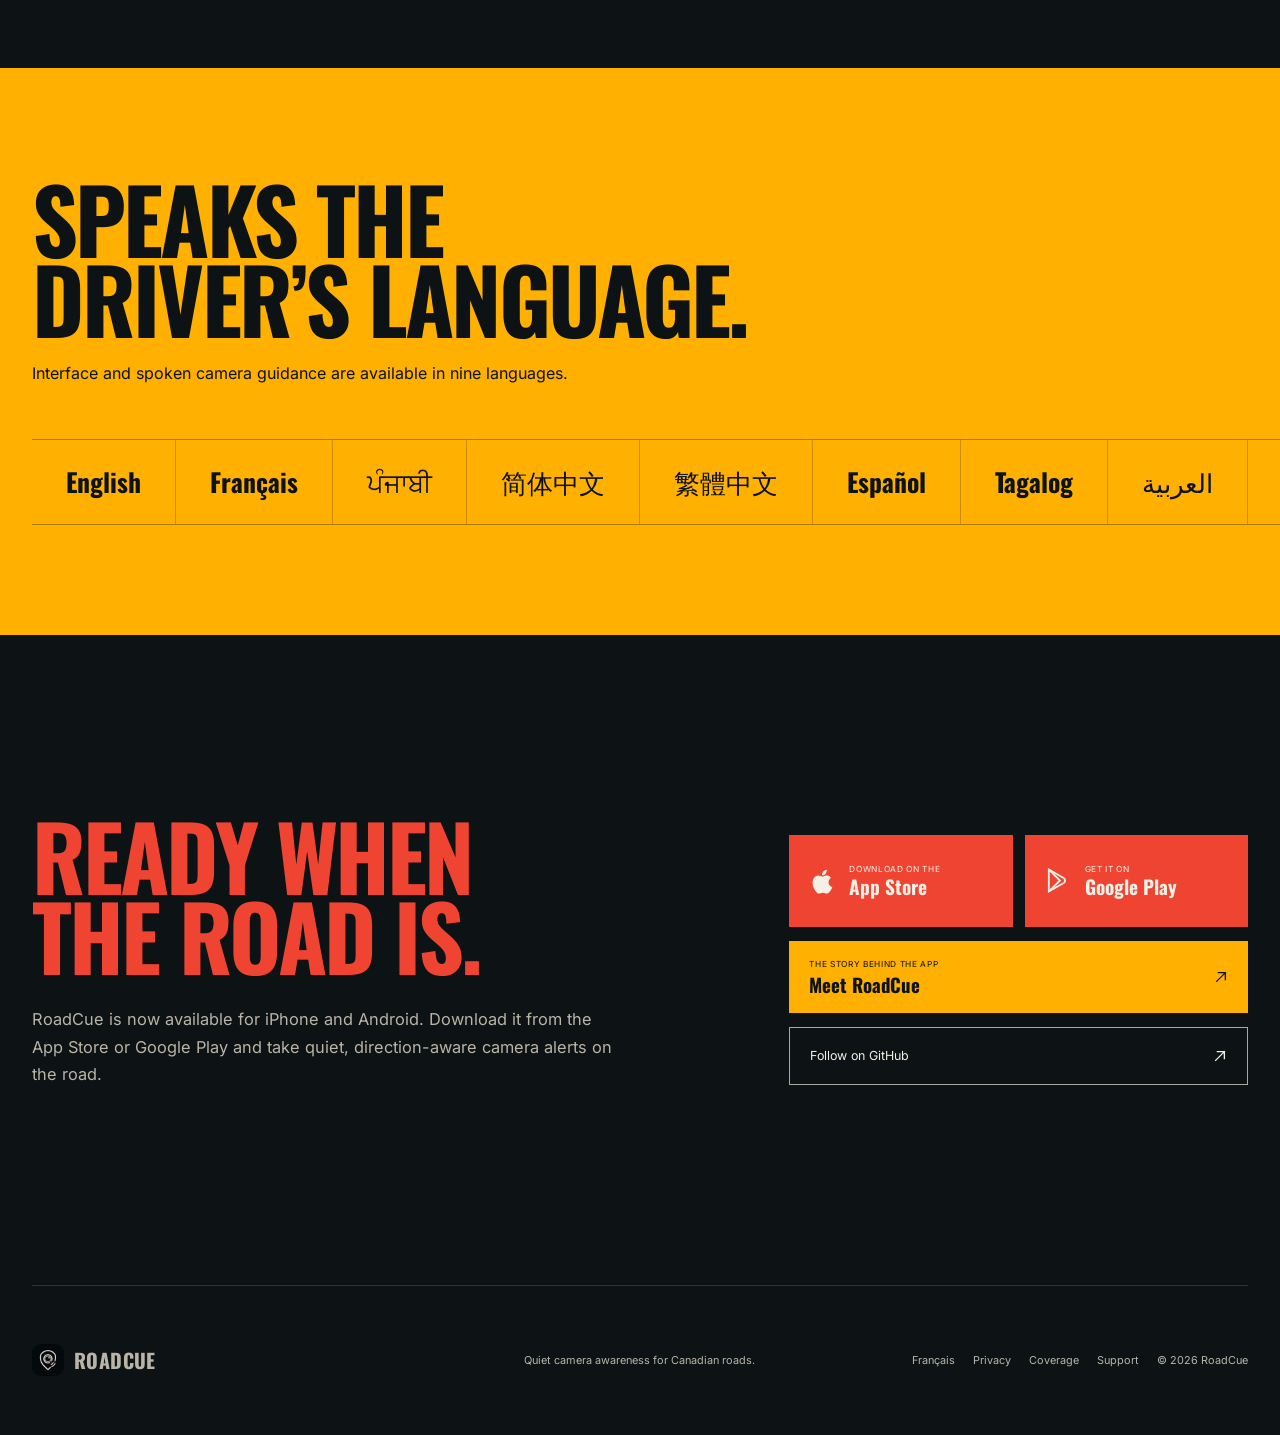
==== commit f3835e39: "feat: add Google Play launch links" ====
--- a/index.html
+++ b/index.html
@@ -55,7 +55,10 @@
         "inLanguage": "en-CA",
         "description": "A direction-aware red-light and speed-camera warning companion for Canadian drivers.",
         "url": "https://www.roadcue.ca/",
-        "downloadUrl": "https://apps.apple.com/us/app/roadcue-canada-camera-alerts/id6799356397",
+        "downloadUrl": [
+          "https://apps.apple.com/us/app/roadcue-canada-camera-alerts/id6799356397",
+          "https://play.google.com/store/apps/details?id=com.roadcue.app"
+        ],
         "image": "https://www.roadcue.ca/assets/roadcue-icon-512.png",
         "featureList": [
           "Direction-aware camera alerts",
@@ -94,7 +97,7 @@
           <a href="./" lang="en-CA" hreflang="en-CA" aria-current="page">EN</a>
           <a href="fr/" lang="fr-CA" hreflang="fr-CA">FR</a>
         </nav>
-        <a class="header-cta" href="https://apps.apple.com/app/apple-store/id6799356397?pt=119288745&amp;ct=website_home_launch&amp;mt=8" target="_blank" rel="noopener" aria-label="Download RoadCue on the App Store"><span>Download for iPhone</span> <svg class="arrow-icon" viewBox="0 0 16 16" aria-hidden="true"><path d="M3 3h10v10M13 3 3 13" /></svg></a>
+        <a class="header-cta" href="#launch" aria-label="Choose where to download RoadCue"><span>Get RoadCue</span> <svg class="arrow-icon" viewBox="0 0 16 16" aria-hidden="true"><path d="M3 3h10v10M13 3 3 13" /></svg></a>
       </div>
     </header>
 
@@ -106,9 +109,9 @@
             RoadCue is a direction-aware red-light and speed-camera companion built for Canadian roads. It runs quietly beside your navigation, rideshare, or delivery app.
           </p>
           <div class="hero-actions">
-            <a class="button button-primary" href="https://apps.apple.com/app/apple-store/id6799356397?pt=119288745&amp;ct=website_home_launch&amp;mt=8" target="_blank" rel="noopener" aria-label="Download RoadCue on the App Store">
-              <span>Download on the App Store</span>
-              <small>Available now for iPhone</small>
+            <a class="button button-primary" href="#launch" aria-label="Choose where to download RoadCue">
+              <span>Download RoadCue</span>
+              <small>Available now on iPhone and Android</small>
             </a>
             <a class="text-link" href="#how-it-works">See the signal logic <svg class="arrow-icon" viewBox="0 0 16 16" aria-hidden="true"><path d="M8 2v12M3 9l5 5 5-5" /></svg></a>
           </div>
@@ -297,7 +300,7 @@
       <section class="launch" id="launch" aria-labelledby="launch-title">
         <div>
           <h2 id="launch-title">READY WHEN<br />THE ROAD IS.</h2>
-          <p>RoadCue is now available for iPhone. Download it from the App Store and take quiet, direction-aware camera alerts on the road.</p>
+          <p>RoadCue is now available for iPhone and Android. Download it from the App Store or Google Play and take quiet, direction-aware camera alerts on the road.</p>
         </div>
         <div class="launch-actions">
           <div class="launch-platforms" aria-label="RoadCue mobile platforms">
@@ -305,10 +308,10 @@
               <svg viewBox="0 0 24 24" aria-hidden="true"><path d="M16.7 13.3c0-2.2 1.8-3.3 1.9-3.4-1-1.5-2.7-1.7-3.3-1.7-1.4-.1-2.7.8-3.4.8-.7 0-1.8-.8-3-.8-1.5 0-3 .9-3.8 2.3-1.6 2.8-.4 7 1.2 9.3.8 1.1 1.7 2.4 2.9 2.3 1.2 0 1.6-.7 3.1-.7 1.4 0 1.8.7 3.1.7 1.3 0 2.1-1.1 2.9-2.3.9-1.3 1.3-2.6 1.3-2.7-.1 0-2.9-1.1-2.9-3.8ZM14.4 6.7c.6-.8 1.1-1.9 1-3-.9 0-2.1.6-2.8 1.4-.6.7-1.1 1.8-1 2.9 1 .1 2.1-.5 2.8-1.3Z" /></svg>
               <span><small>DOWNLOAD ON THE</small>App Store</span>
             </a>
-            <span class="launch-platform launch-pending" aria-label="Google Play release coming soon">
+            <a class="launch-platform launch-live" href="https://play.google.com/store/apps/details?id=com.roadcue.app" target="_blank" rel="noopener" aria-label="Get RoadCue on Google Play">
               <svg class="play-icon" viewBox="0 0 24 24" aria-hidden="true"><path d="M4.5 3.5 16 10.1a2.2 2.2 0 0 1 0 3.8L4.5 20.5V3.5Z" /><path d="m4.8 3.8 8.3 8.2-8.3 8.2" /></svg>
-              <span><small>COMING SOON TO</small>Google Play</span>
-            </span>
+              <span><small>GET IT ON</small>Google Play</span>
+            </a>
           </div>
           <a class="story-link" href="https://medium.com/@kevinmok/meet-roadcue-direction-aware-camera-alerts-for-canadian-drivers-889148ebf2de" target="_blank" rel="noopener" aria-label="Read the RoadCue launch story on Medium">
             <span><small>THE STORY BEHIND THE APP</small>Meet RoadCue</span>
